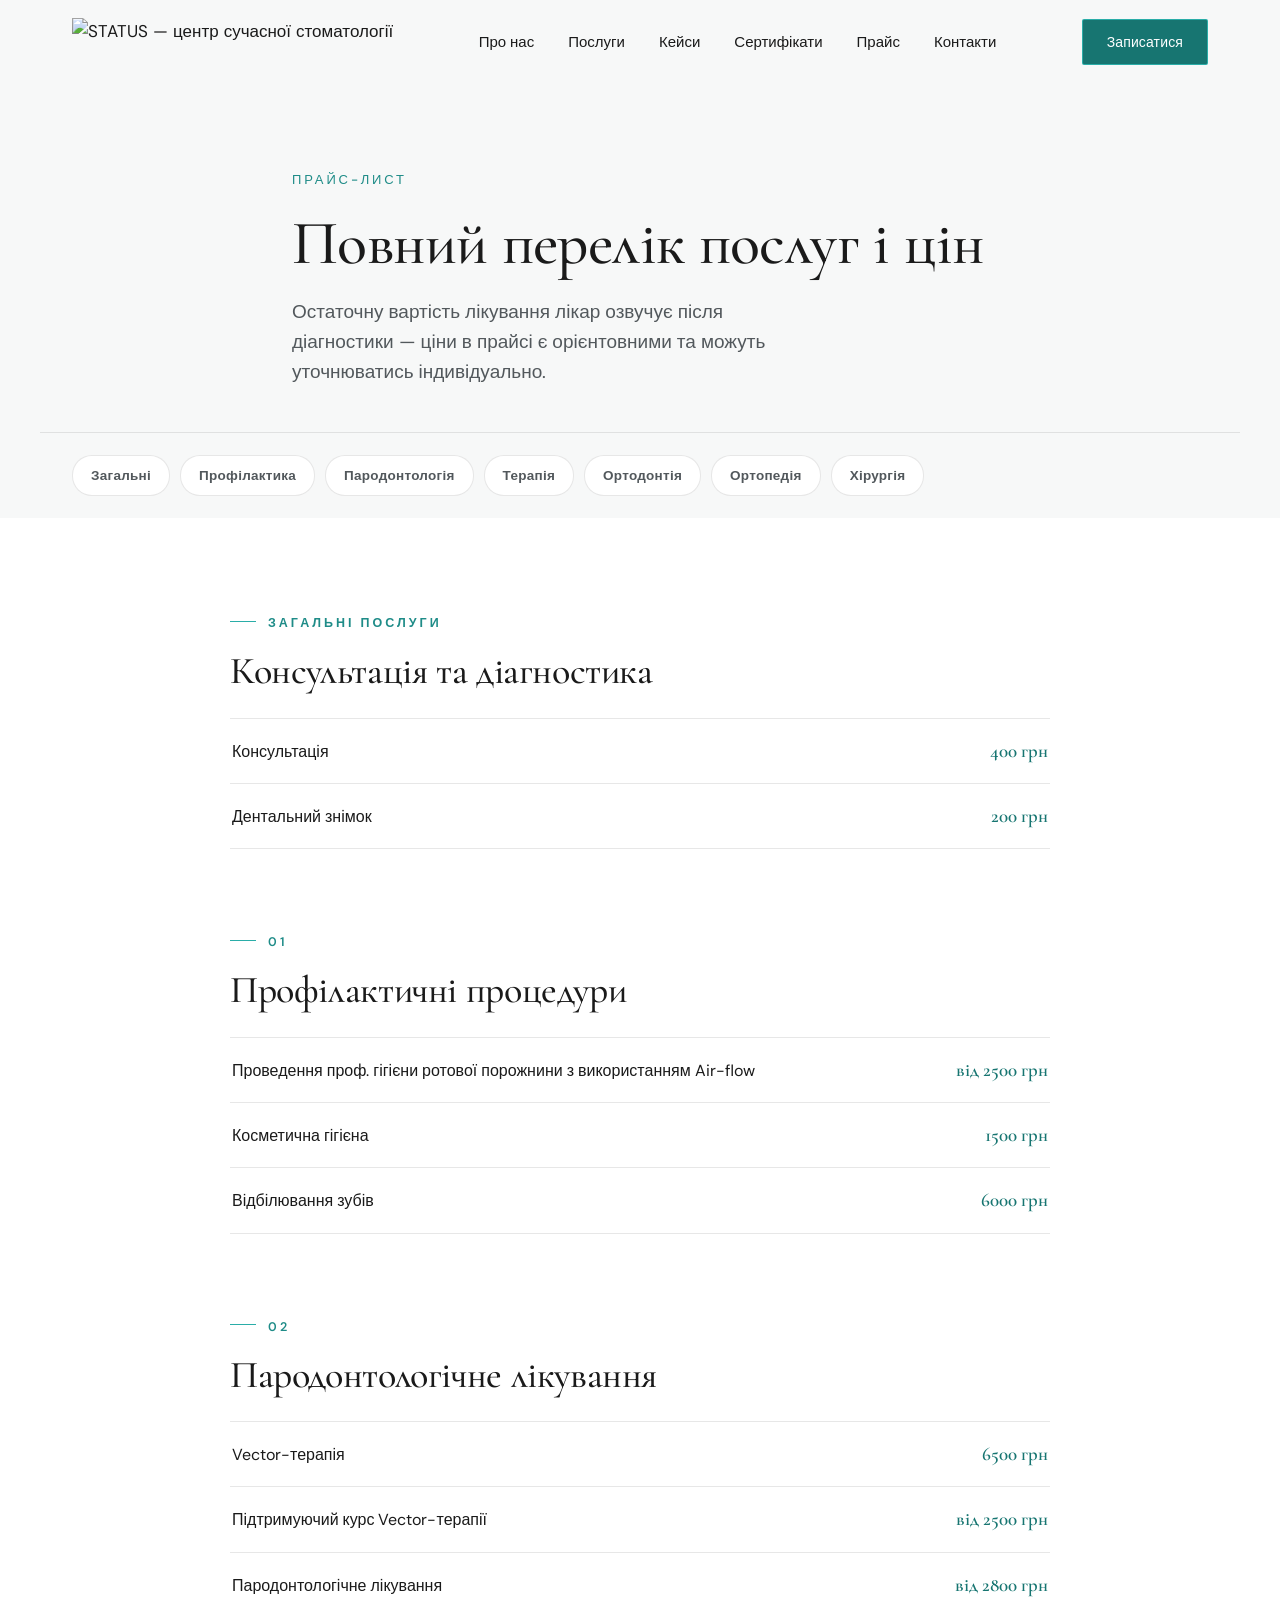
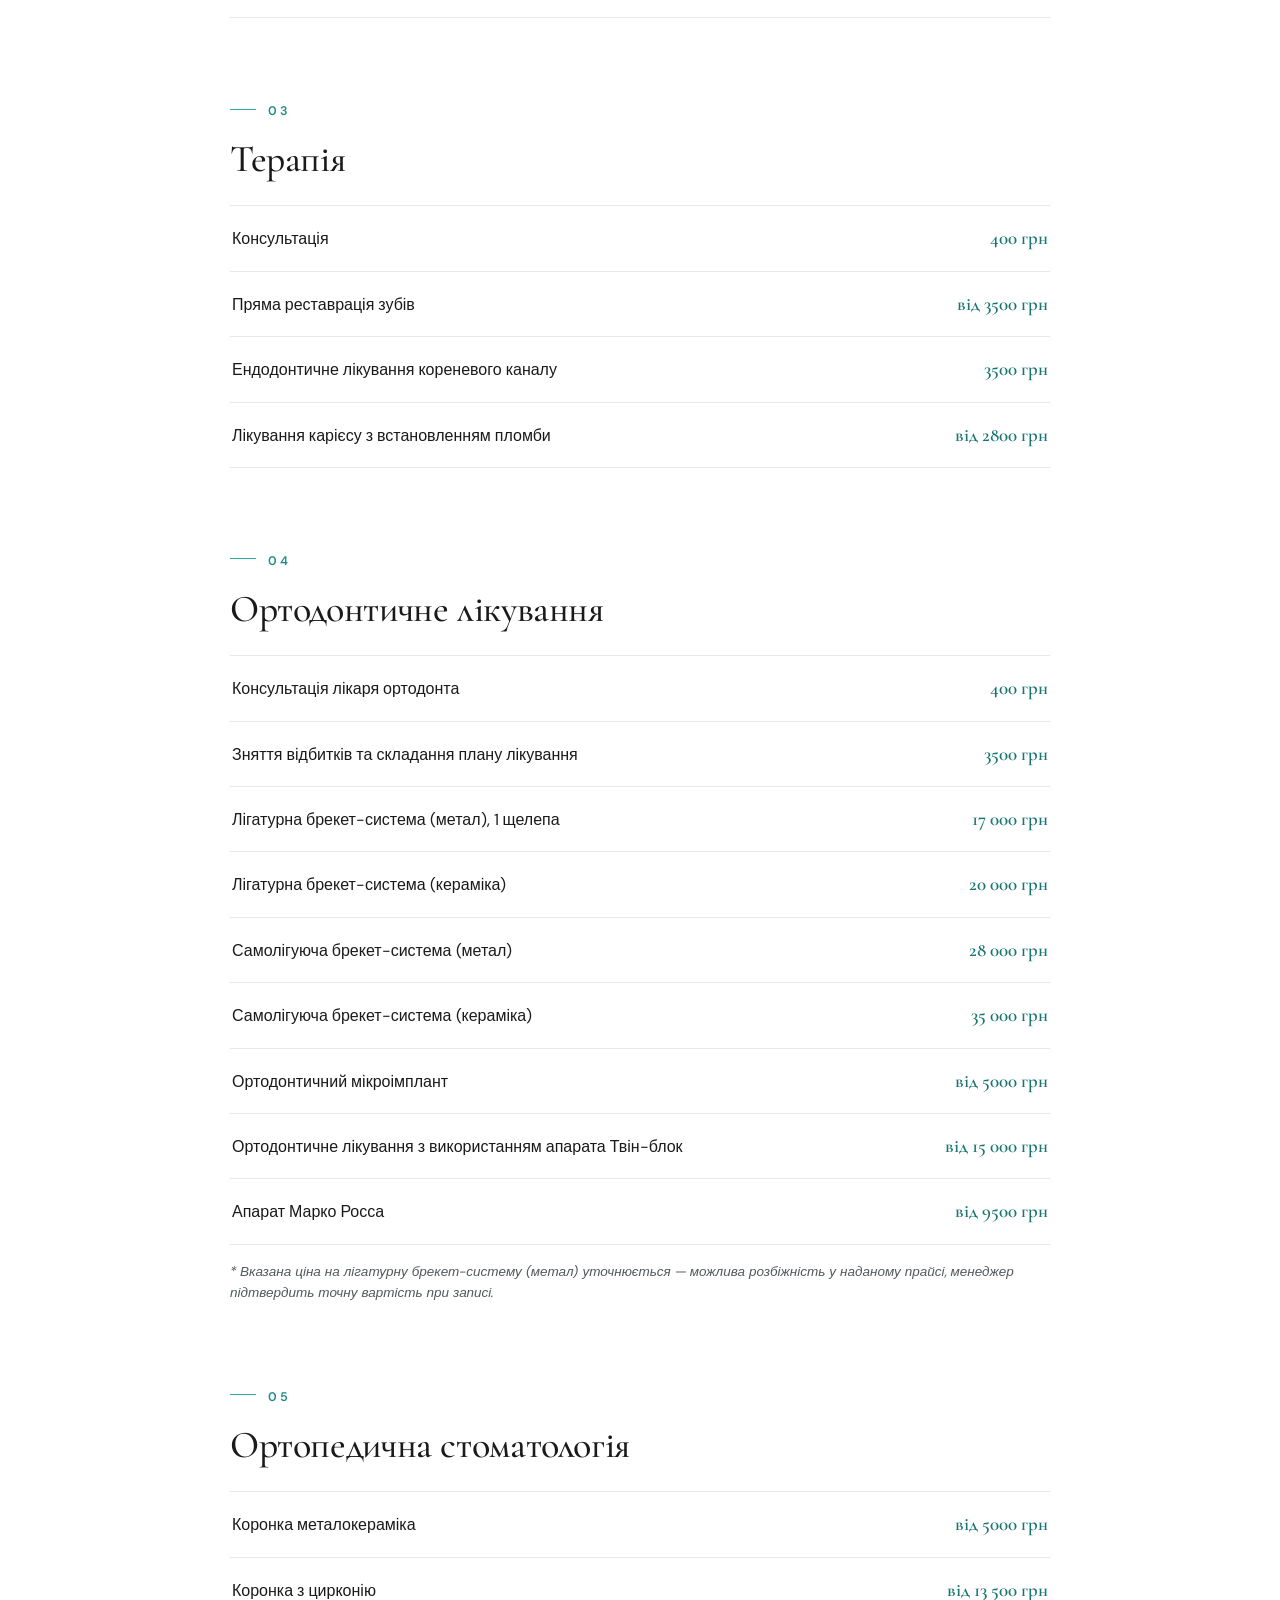
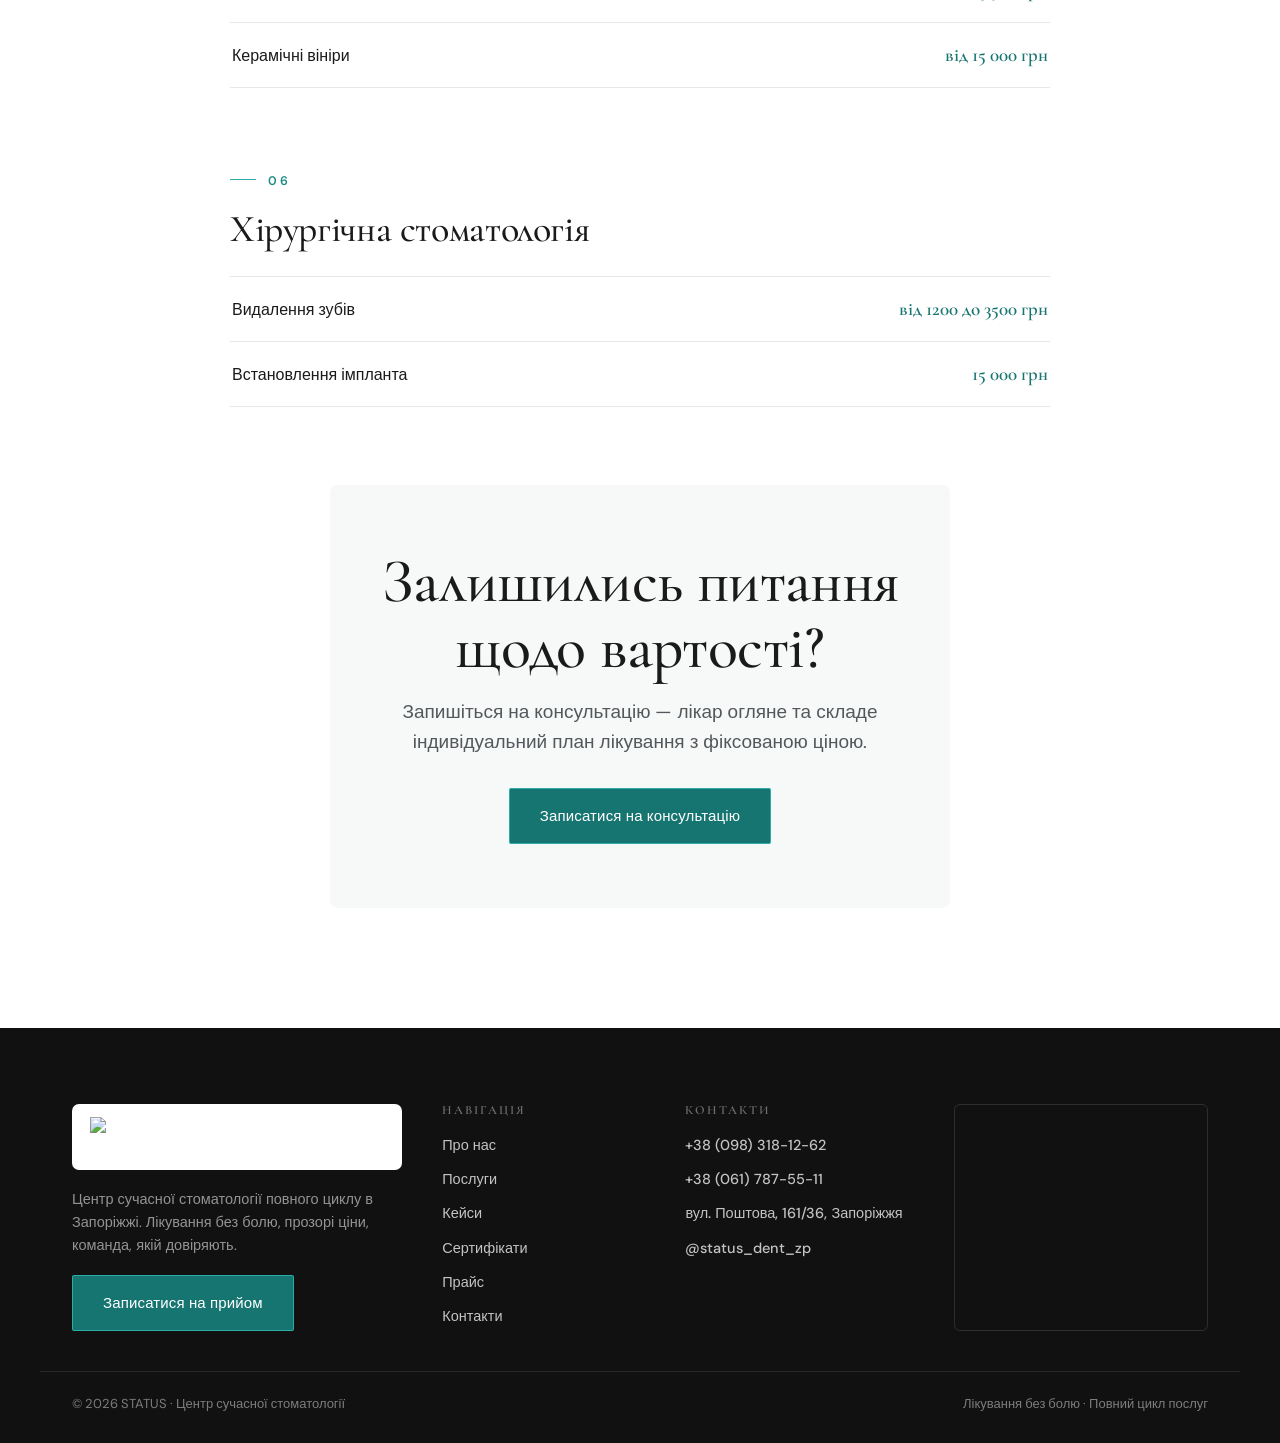
==== price.html @ 4f8bb358 "Add price page, cases/certificates sections, about gallery slider Split certificates into their own " ====
<!DOCTYPE html>
<html lang="uk">
<head>
<meta charset="UTF-8">
<meta name="viewport" content="width=device-width, initial-scale=1.0">
<title>Прайс — STATUS · Центр сучасної стоматології · Запоріжжя</title>
<meta name="description" content="Повний прайс-лист центру сучасної стоматології STATUS у Запоріжжі: профілактика, терапія, ортодонтія, ортопедія, хірургія.">
<link rel="preconnect" href="https://fonts.googleapis.com">
<link rel="preconnect" href="https://fonts.gstatic.com" crossorigin>
<link href="https://fonts.googleapis.com/css2?family=Cormorant+Garamond:ital,wght@0,300;0,400;0,500;0,600;1,400&family=DM+Sans:opsz,wght@9..40,300;9..40,400;9..40,500;9..40,700&display=swap" rel="stylesheet">
<link rel="stylesheet" href="status.css">
</head>
<body>

<!-- ================= NAV ================= -->
<header class="nav" id="nav">
  <div class="wrap nav-inner">
    <a href="index.html#top" class="brand" aria-label="STATUS — центр сучасної стоматології">
      <img src="status-logo.png" alt="STATUS — центр сучасної стоматології" class="brand-logo">
    </a>
    <nav class="nav-links" aria-label="Головна навігація">
      <a href="index.html#about">Про нас</a>
      <a href="index.html#services">Послуги</a>
      <a href="index.html#cases">Кейси</a>
      <a href="index.html#certificates">Сертифікати</a>
      <a href="price.html" aria-current="page">Прайс</a>
      <a href="index.html#contact">Контакти</a>
    </nav>
    <a href="index.html#contact" class="btn btn-fill nav-cta">Записатися</a>
    <button class="nav-burger" id="nav-burger" aria-label="Меню" aria-expanded="false">
      <span></span><span></span><span></span>
    </button>
  </div>
  <div class="nav-mobile" id="nav-mobile">
    <a href="index.html#about">Про нас</a>
    <a href="index.html#services">Послуги</a>
    <a href="index.html#cases">Кейси</a>
    <a href="index.html#certificates">Сертифікати</a>
    <a href="price.html">Прайс</a>
    <a href="index.html#contact">Контакти</a>
    <a href="index.html#contact" class="btn btn-fill">Записатися на прийом</a>
  </div>
</header>

<main id="top">

<!-- ================= PRICE HERO ================= -->
<section class="price-hero">
  <div class="wrap">
    <p class="eyebrow reveal-up" style="--d:0ms">Прайс-лист</p>
    <h1 class="sec-title reveal-up" style="--d:90ms">Повний перелік послуг і цін</h1>
    <p class="sec-lede reveal-up" style="--d:180ms">Остаточну вартість лікування лікар озвучує після діагностики —
      ціни в прайсі є орієнтовними та можуть уточнюватись індивідуально.</p>
  </div>
  <nav class="price-quick reveal-up" style="--d:260ms" aria-label="Швидкий перехід по категоріях">
    <a href="#zagalni">Загальні</a>
    <a href="#profilaktyka">Профілактика</a>
    <a href="#parodontologiya">Пародонтологія</a>
    <a href="#terapiya">Терапія</a>
    <a href="#ortodontiya">Ортодонтія</a>
    <a href="#ortopediya">Ортопедія</a>
    <a href="#hirurgiya">Хірургія</a>
  </nav>
</section>

<!-- ================= PRICE LISTS ================= -->
<section class="section price-content">
  <div class="wrap">

    <div class="price-block reveal-up" id="zagalni">
      <div class="price-block-head">
        <span class="sec-kicker">Загальні послуги</span>
        <h2 class="price-block-title">Консультація та діагностика</h2>
      </div>
      <ul class="price-list">
        <li class="price-row"><span class="price-name">Консультація</span><span class="price-cost">400 грн</span></li>
        <li class="price-row"><span class="price-name">Дентальний знімок</span><span class="price-cost">200 грн</span></li>
      </ul>
    </div>

    <div class="price-block reveal-up" id="profilaktyka">
      <div class="price-block-head">
        <span class="sec-kicker">01</span>
        <h2 class="price-block-title">Профілактичні процедури</h2>
      </div>
      <ul class="price-list">
        <li class="price-row"><span class="price-name">Проведення проф. гігієни ротової порожнини з використанням Air-flow</span><span class="price-cost">від 2500 грн</span></li>
        <li class="price-row"><span class="price-name">Косметична гігієна</span><span class="price-cost">1500 грн</span></li>
        <li class="price-row"><span class="price-name">Відбілювання зубів</span><span class="price-cost">6000 грн</span></li>
      </ul>
    </div>

    <div class="price-block reveal-up" id="parodontologiya">
      <div class="price-block-head">
        <span class="sec-kicker">02</span>
        <h2 class="price-block-title">Пародонтологічне лікування</h2>
      </div>
      <ul class="price-list">
        <li class="price-row"><span class="price-name">Vector-терапія</span><span class="price-cost">6500 грн</span></li>
        <li class="price-row"><span class="price-name">Підтримуючий курс Vector-терапії</span><span class="price-cost">від 2500 грн</span></li>
        <li class="price-row"><span class="price-name">Пародонтологічне лікування</span><span class="price-cost">від 2800 грн</span></li>
      </ul>
    </div>

    <div class="price-block reveal-up" id="terapiya">
      <div class="price-block-head">
        <span class="sec-kicker">03</span>
        <h2 class="price-block-title">Терапія</h2>
      </div>
      <ul class="price-list">
        <li class="price-row"><span class="price-name">Консультація</span><span class="price-cost">400 грн</span></li>
        <li class="price-row"><span class="price-name">Пряма реставрація зубів</span><span class="price-cost">від 3500 грн</span></li>
        <li class="price-row"><span class="price-name">Ендодонтичне лікування кореневого каналу</span><span class="price-cost">3500 грн</span></li>
        <li class="price-row"><span class="price-name">Лікування карієсу з встановленням пломби</span><span class="price-cost">від 2800 грн</span></li>
      </ul>
    </div>

    <div class="price-block reveal-up" id="ortodontiya">
      <div class="price-block-head">
        <span class="sec-kicker">04</span>
        <h2 class="price-block-title">Ортодонтичне лікування</h2>
      </div>
      <ul class="price-list">
        <li class="price-row"><span class="price-name">Консультація лікаря ортодонта</span><span class="price-cost">400 грн</span></li>
        <li class="price-row"><span class="price-name">Зняття відбитків та складання плану лікування</span><span class="price-cost">3500 грн</span></li>
        <li class="price-row"><span class="price-name">Лігатурна брекет-система (метал), 1 щелепа</span><span class="price-cost">17 000 грн</span></li>
        <li class="price-row"><span class="price-name">Лігатурна брекет-система (кераміка)</span><span class="price-cost">20 000 грн</span></li>
        <li class="price-row"><span class="price-name">Самолігуюча брекет-система (метал)</span><span class="price-cost">28 000 грн</span></li>
        <li class="price-row"><span class="price-name">Самолігуюча брекет-система (кераміка)</span><span class="price-cost">35 000 грн</span></li>
        <li class="price-row"><span class="price-name">Ортодонтичний мікроімплант</span><span class="price-cost">від 5000 грн</span></li>
        <li class="price-row"><span class="price-name">Ортодонтичне лікування з використанням апарата Твін-блок</span><span class="price-cost">від 15 000 грн</span></li>
        <li class="price-row"><span class="price-name">Апарат Марко Росса</span><span class="price-cost">від 9500 грн</span></li>
      </ul>
      <p class="price-note">* Вказана ціна на лігатурну брекет-систему (метал) уточнюється — можлива розбіжність у наданому прайсі, менеджер підтвердить точну вартість при записі.</p>
    </div>

    <div class="price-block reveal-up" id="ortopediya">
      <div class="price-block-head">
        <span class="sec-kicker">05</span>
        <h2 class="price-block-title">Ортопедична стоматологія</h2>
      </div>
      <ul class="price-list">
        <li class="price-row"><span class="price-name">Коронка металокераміка</span><span class="price-cost">від 5000 грн</span></li>
        <li class="price-row"><span class="price-name">Коронка з цирконію</span><span class="price-cost">від 13 500 грн</span></li>
        <li class="price-row"><span class="price-name">Керамічні вініри</span><span class="price-cost">від 15 000 грн</span></li>
      </ul>
    </div>

    <div class="price-block reveal-up" id="hirurgiya">
      <div class="price-block-head">
        <span class="sec-kicker">06</span>
        <h2 class="price-block-title">Хірургічна стоматологія</h2>
      </div>
      <ul class="price-list">
        <li class="price-row"><span class="price-name">Видалення зубів</span><span class="price-cost">від 1200 до 3500 грн</span></li>
        <li class="price-row"><span class="price-name">Встановлення імпланта</span><span class="price-cost">15 000 грн</span></li>
      </ul>
    </div>

    <div class="price-cta reveal-up">
      <h2 class="sec-title">Залишились питання щодо вартості?</h2>
      <p class="sec-lede">Запишіться на консультацію — лікар огляне та складе індивідуальний план лікування з фіксованою ціною.</p>
      <a href="index.html#contact" class="btn btn-fill">Записатися на консультацію</a>
    </div>

  </div>
</section>

</main>

<!-- ================= FOOTER ================= -->
<footer class="footer">
  <div class="wrap footer-top">
    <div class="footer-brand">
      <a href="index.html#top" class="brand brand-foot" aria-label="STATUS">
        <span class="brand-logo-chip"><img src="status-logo.png" alt="STATUS — центр сучасної стоматології"></span>
      </a>
      <p class="footer-tag">Центр сучасної стоматології повного циклу в Запоріжжі. Лікування без болю, прозорі ціни, команда, якій довіряють.</p>
      <a href="index.html#contact" class="btn btn-fill">Записатися на прийом</a>
    </div>
    <nav class="footer-links" aria-label="Footer">
      <h3>Навігація</h3>
      <a href="index.html#about">Про нас</a>
      <a href="index.html#services">Послуги</a>
      <a href="index.html#cases">Кейси</a>
      <a href="index.html#certificates">Сертифікати</a>
      <a href="price.html">Прайс</a>
      <a href="index.html#contact">Контакти</a>
    </nav>
    <div class="footer-contact">
      <h3>Контакти</h3>
      <a href="tel:+380983181262">+38 (098) 318-12-62</a>
      <a href="tel:+380617875511">+38 (061) 787-55-11</a>
      <span>вул. Поштова, 161/36, Запоріжжя</span>
      <a href="https://instagram.com/status_dent_zp" target="_blank" rel="noopener">@status_dent_zp</a>
    </div>
    <div class="footer-map">
      <iframe title="Карта STATUS на Google Maps" loading="lazy" referrerpolicy="no-referrer-when-downgrade"
        src="https://www.google.com/maps?q=STATUS+стоматологія,+вул.+Поштова+161/36,+Запоріжжя&output=embed"></iframe>
    </div>
  </div>
  <div class="wrap footer-base">
    <span>© 2026 STATUS · Центр сучасної стоматології</span>
    <span>Лікування без болю · Повний цикл послуг</span>
  </div>
</footer>

<script src="status.js"></script>
</body>
</html>
---- status.css ----
/* ===================== TOKENS ===================== */
:root{
  --teal:#2AADA8;
  --teal-dark:#1f8c88;
  --teal-deep:#177571;
  --silver:#C4C9CE;
  --silver-dark:#9aa1a8;
  --white:#FFFFFF;
  --grey:#F7F8F8;
  --grey-2:#eef1f1;
  --charcoal:#1A1A1A;
  --ink-soft:#52585c;
  --line:rgba(26,26,26,.10);
  --teal-tint:rgba(42,173,168,.08);
  --shadow-card:0 1px 2px rgba(26,26,26,.04);
  --shadow-lift:0 24px 50px -24px rgba(23,117,113,.35);
  --ease:cubic-bezier(.4,.0,.2,1);
  --wrap:1200px;
}

*{box-sizing:border-box;margin:0;padding:0}
html{scroll-behavior:smooth}
body{
  font-family:"DM Sans",sans-serif;
  color:var(--charcoal);
  background:var(--white);
  font-size:17px;
  line-height:1.6;
  font-weight:400;
  -webkit-font-smoothing:antialiased;
  text-rendering:optimizeLegibility;
}
img{max-width:100%;display:block}
a{color:inherit;text-decoration:none}
.wrap{max-width:var(--wrap);margin:0 auto;padding:0 32px}

/* ===================== TYPE ===================== */
h1,h2,h3{font-family:"Cormorant Garamond",serif;font-weight:500;line-height:1.06;letter-spacing:-.01em}
.eyebrow{font-size:13px;letter-spacing:.22em;text-transform:uppercase;color:var(--teal-dark);font-weight:500}
.sec-kicker{
  display:inline-block;font-size:12.5px;letter-spacing:.24em;text-transform:uppercase;
  color:var(--teal-dark);font-weight:600;margin-bottom:18px;
}
.sec-kicker::before{content:"";display:inline-block;width:26px;height:1px;background:var(--teal);vertical-align:middle;margin-right:12px;transform:translateY(-3px)}
.sec-title{font-size:clamp(38px,5vw,62px);color:var(--charcoal)}
.sec-lede{font-size:19px;color:var(--ink-soft);max-width:46ch;margin-top:22px;text-wrap:pretty}
.sec-head{max-width:680px}
.sec-head.center{margin:0 auto;text-align:center}
.sec-head.center .sec-lede{margin-left:auto;margin-right:auto}

/* ===================== BUTTONS ===================== */
.btn{
  position:relative;display:inline-flex;align-items:center;justify-content:center;gap:8px;
  font-family:"DM Sans",sans-serif;font-size:15px;font-weight:500;letter-spacing:.01em;
  padding:15px 30px;border-radius:2px;cursor:pointer;border:1px solid transparent;
  overflow:hidden;transition:color .3s var(--ease),border-color .3s var(--ease),box-shadow .3s var(--ease);
  z-index:0;white-space:nowrap;
}
.btn::before{content:"";position:absolute;inset:0;z-index:-1;transform:scaleX(0);transform-origin:left;transition:transform .35s var(--ease)}
.btn-fill{background:var(--teal);color:#fff}
.btn-fill::before{background:var(--teal-deep);transform:scaleX(1)}
.btn-fill:hover{box-shadow:var(--shadow-lift)}
.btn-fill:hover::before{transform:scaleX(1)}
.btn-ghost{background:transparent;color:var(--charcoal);border-color:var(--line)}
.btn-ghost::before{background:var(--teal)}
.btn-ghost:hover{color:#fff;border-color:var(--teal)}
.btn-ghost:hover::before{transform:scaleX(1)}
.btn-block{width:100%;padding:17px}

/* ===================== NAV ===================== */
.nav{
  position:fixed;top:0;left:0;right:0;z-index:100;
  background:rgba(255,255,255,0);transition:background .35s var(--ease),box-shadow .35s var(--ease),border-color .35s var(--ease);
  border-bottom:1px solid transparent;
}
.nav.scrolled{background:rgba(255,255,255,.92);backdrop-filter:saturate(1.4) blur(14px);border-bottom-color:var(--line);box-shadow:0 1px 20px rgba(26,26,26,.04)}
.nav-inner{display:flex;align-items:center;justify-content:space-between;height:84px}
.brand{display:flex;align-items:center;gap:13px}
.brand-logo{height:48px;width:auto;display:block}
.brand-logo-chip{display:inline-flex;background:#fff;border-radius:7px;padding:13px 18px}
.brand-logo-chip img{height:40px;width:auto;display:block}
.brand-tooth{width:38px;height:38px;flex:none}
.brand-tooth path{fill:none;stroke:var(--teal);stroke-width:5;stroke-linejoin:round;stroke-linecap:round}
.brand-tooth .brand-tooth-cut{stroke-width:3.5;opacity:.55}
.brand-text{display:flex;flex-direction:column;line-height:1}
.brand-word{
  font-family:"DM Sans",sans-serif;font-weight:700;font-size:23px;letter-spacing:.16em;
  background:linear-gradient(100deg,#aeb4ba 0%,#e9ecee 18%,#9aa1a8 36%,#f4f6f7 52%,#aeb4ba 70%,#cfd4d8 100%);
  background-size:250% 100%;-webkit-background-clip:text;background-clip:text;color:transparent;
  animation:shimmer 6s linear infinite;
}
.brand-sub{font-family:"Cormorant Garamond",serif;font-style:italic;font-size:11px;letter-spacing:.04em;color:var(--silver-dark);margin-top:3px;font-weight:400}
@keyframes shimmer{to{background-position:250% 0}}
.nav-links{display:flex;gap:34px}
.nav-links a{position:relative;font-size:15px;font-weight:500;color:var(--charcoal);padding:4px 0}
.nav-links a::after{content:"";position:absolute;left:0;bottom:-2px;height:1.5px;width:100%;background:var(--teal);transform:scaleX(0);transform-origin:left;transition:transform .3s var(--ease)}
.nav-links a:hover{color:var(--teal-dark)}
.nav-links a:hover::after{transform:scaleX(1)}
.nav-cta{padding:11px 24px;font-size:14px}
.nav-burger{display:none;flex-direction:column;justify-content:center;gap:5px;width:44px;height:44px;background:none;border:none;cursor:pointer;padding:10px}
.nav-burger span{display:block;height:2px;width:100%;background:var(--charcoal);transition:transform .3s var(--ease),opacity .3s var(--ease)}
.nav-burger.open span:nth-child(1){transform:translateY(7px) rotate(45deg)}
.nav-burger.open span:nth-child(2){opacity:0}
.nav-burger.open span:nth-child(3){transform:translateY(-7px) rotate(-45deg)}
.nav-mobile{display:none;flex-direction:column;gap:4px;background:rgba(255,255,255,.98);backdrop-filter:blur(14px);border-bottom:1px solid var(--line);padding:8px 22px 22px;max-height:0;overflow:hidden;transition:max-height .35s var(--ease)}
.nav-mobile.open{max-height:560px;overflow-y:auto}
.nav-mobile a{padding:14px 4px;font-size:16px;font-weight:500;border-bottom:1px solid var(--line)}
.nav-mobile a:hover{color:var(--teal-dark)}
.nav-mobile .btn{margin-top:16px;border-bottom:none}

/* ===================== HERO ===================== */
.hero{position:relative;min-height:94vh;display:flex;align-items:flex-end;padding:180px 0 100px;overflow:hidden;background:#0b0e0d;color:#fff}
.hero-bg{position:absolute;inset:0;z-index:0}
.hero-video{width:100%;height:100%;object-fit:cover;object-position:50% 35%}
.hero-overlay{position:absolute;inset:0;background:linear-gradient(180deg,rgba(8,12,11,.62) 0%,rgba(8,12,11,.34) 42%,rgba(6,9,8,.82) 100%)}
.grain{position:absolute;inset:0;pointer-events:none;opacity:.05;z-index:1;
  background-image:url("data:image/svg+xml,%3Csvg xmlns='http://www.w3.org/2000/svg' width='160' height='160'%3E%3Cfilter id='n'%3E%3CfeTurbulence type='fractalNoise' baseFrequency='0.85' numOctaves='3'/%3E%3C/filter%3E%3Crect width='100%25' height='100%25' filter='url(%23n)'/%3E%3C/svg%3E");
}
.hero .wrap{position:relative;z-index:2}
.hero-copy{max-width:640px}
.hero .eyebrow{color:#8fe3de}
.hero-title{font-size:clamp(52px,7.4vw,98px);margin:24px 0 0;letter-spacing:-.02em;color:#fff}
.hero-title span{display:block}
.hero-title .accent{color:var(--teal);font-style:italic;font-weight:400}
.hero-lede{font-size:20px;color:rgba(255,255,255,.82);margin-top:28px;max-width:48ch;text-wrap:pretty}
.hero-actions{display:flex;gap:16px;margin-top:38px;flex-wrap:wrap}
.hero .btn-ghost{background:rgba(255,255,255,.06);color:#fff;border-color:rgba(255,255,255,.35);backdrop-filter:blur(4px)}
.hero .btn-ghost:hover{color:#fff;border-color:var(--teal)}
.hero-stats{display:flex;align-items:center;gap:28px;margin-top:54px}
.stat{display:flex;flex-direction:column;gap:4px}
.stat-num{font-family:"Cormorant Garamond",serif;font-size:42px;font-weight:500;color:var(--charcoal);line-height:1}
.stat-num i{color:var(--teal);font-style:normal}
.stat-lbl{font-size:13px;color:var(--ink-soft);letter-spacing:.01em}
.stat-div{width:1px;height:44px;background:var(--line)}
.hero .stat-num{color:#fff}
.hero .stat-lbl{color:rgba(255,255,255,.68)}
.hero .stat-div{background:rgba(255,255,255,.22)}

/* ===================== TRUST ===================== */
.trust{background:var(--grey);border-top:1px solid var(--line);border-bottom:1px solid var(--line)}
.trust-grid{display:grid;grid-template-columns:repeat(4,minmax(0,1fr));gap:0}
.trust-item{padding:52px 34px 52px 0;border-right:1px solid var(--line)}
.trust-item:last-child{border-right:none;padding-right:0}
.trust-item:not(:first-child){padding-left:34px}
.trust-item svg{width:34px;height:34px;fill:none;stroke:var(--teal);stroke-width:1.6;stroke-linecap:round;stroke-linejoin:round;margin-bottom:18px}
.trust-item h3{font-size:25px;margin-bottom:8px;color:var(--charcoal)}
.trust-item p{font-size:15px;color:var(--ink-soft)}

/* ===================== SECTION ===================== */
.section{padding:120px 0}
.hr-teal{height:1px;background:var(--line);margin:40px 0 56px;position:relative}
.hr-teal::before{content:"";position:absolute;left:0;top:0;height:1px;width:90px;background:var(--teal)}

/* ===================== SERVICES ===================== */
.svc-grid{display:grid;grid-template-columns:repeat(3,minmax(0,1fr));gap:20px}
.svc-card{
  position:relative;display:flex;gap:22px;background:#fff;border:1px solid var(--line);border-radius:4px;
  padding:34px 32px;min-width:0;transition:border-color .3s var(--ease),box-shadow .3s var(--ease),transform .3s var(--ease);
}
.svc-body{min-width:0}
.svc-card::after{content:attr(data-num);position:absolute;top:24px;right:26px;font-family:"Cormorant Garamond",serif;font-size:18px;color:var(--silver);letter-spacing:.05em}
.svc-wide{grid-column:span 2;background:var(--teal-tint);border-color:rgba(42,173,168,.22)}
.svc-ico{flex:none;width:58px;height:58px;border-radius:3px;display:grid;place-items:center;background:#fff;border:1px solid var(--line);transition:background .3s var(--ease),border-color .3s var(--ease)}
.svc-ico svg{width:30px;height:30px;fill:var(--silver-dark);color:var(--silver-dark);transition:fill .3s var(--ease),color .3s var(--ease)}
.svc-wide .svc-ico{background:#fff}
.svc-body h3{font-size:27px;margin-bottom:8px}
.svc-wide .svc-body h3{font-size:34px}
.svc-body p{font-size:15px;color:var(--ink-soft);max-width:40ch}
.svc-link{display:inline-flex;align-items:center;margin-top:16px;padding-top:14px;border-top:1px solid var(--line);
  font-size:13.5px;font-weight:600;letter-spacing:.04em;color:var(--teal-dark);transition:color .3s var(--ease),transform .3s var(--ease)}
.svc-card:hover{border-color:var(--teal);box-shadow:var(--shadow-lift);transform:translateY(-4px)}
.svc-card:hover .svc-ico{background:var(--teal);border-color:var(--teal)}
.svc-card:hover .svc-ico svg{fill:#fff;color:#fff}
.svc-card:hover .svc-link{color:var(--teal-deep);transform:translateX(3px)}

/* ===================== ABOUT ===================== */
.about{background:var(--grey)}
.about-grid{display:grid;grid-template-columns:.92fr 1.08fr;gap:72px;align-items:center}
.about-media{position:relative}
.about-accent{position:absolute;left:-22px;bottom:-22px;width:55%;height:55%;background:var(--teal);z-index:-1;border-radius:3px}
.about-gallery{position:relative;width:100%;aspect-ratio:5/6;background:var(--grey-2);border-radius:4px;overflow:hidden}
.about-slide{position:absolute;inset:0;opacity:0;transition:opacity .7s var(--ease)}
.about-slide.is-active{opacity:1}
.about-slide img{width:100%;height:100%;object-fit:cover}
.gallery-nav{position:absolute;top:50%;transform:translateY(-50%);width:42px;height:42px;border-radius:50%;border:none;
  background:rgba(255,255,255,.85);backdrop-filter:blur(6px);color:var(--charcoal);display:grid;place-items:center;
  cursor:pointer;box-shadow:0 6px 18px rgba(26,26,26,.14);transition:background .25s var(--ease),color .25s var(--ease);z-index:3}
.gallery-nav:hover{background:var(--teal);color:#fff}
.gallery-nav svg{width:18px;height:18px}
.gallery-nav.prev{left:14px}
.gallery-nav.next{right:14px}
.gallery-dots{position:absolute;left:0;right:0;bottom:16px;display:flex;justify-content:center;gap:8px;z-index:3}
.gallery-dots button{width:7px;height:7px;border-radius:50%;border:none;background:rgba(255,255,255,.55);cursor:pointer;padding:0;transition:background .25s var(--ease),transform .25s var(--ease)}
.gallery-dots button.is-active{background:#fff;transform:scale(1.3)}
.about-list{list-style:none;margin:30px 0 36px;display:flex;flex-direction:column;gap:15px}
.about-list li{display:flex;align-items:flex-start;gap:14px;font-size:16.5px;color:var(--charcoal)}
.tick{flex:none;width:22px;height:22px;border-radius:50%;background:var(--teal-tint);position:relative;margin-top:2px}
.tick::after{content:"";position:absolute;left:7px;top:5px;width:5px;height:9px;border:solid var(--teal);border-width:0 2px 2px 0;transform:rotate(45deg)}

/* ===================== TEAM ===================== */
.team-grid{display:grid;grid-template-columns:repeat(4,minmax(0,1fr));gap:34px;margin-top:64px}
.doc{text-align:center}
.doc-ring{
  width:200px;height:200px;margin:0 auto 22px;border-radius:50%;padding:7px;
  background:#fff;border:1.5px solid var(--teal);box-shadow:0 0 0 7px var(--teal-tint);
  transition:transform .35s var(--ease),box-shadow .35s var(--ease);
}
.doc:hover .doc-ring{transform:translateY(-6px);box-shadow:0 0 0 7px rgba(42,173,168,.16),var(--shadow-lift)}
.doc-avatar{width:100%;height:100%;border-radius:50%;background:linear-gradient(160deg,var(--teal-tint),var(--grey-2));
  display:grid;place-items:center;font-family:"Cormorant Garamond",serif;font-size:44px;color:var(--teal-deep);font-weight:500}
.doc h3{font-size:25px;margin-bottom:2px}
.doc-role{font-size:14px;color:var(--teal-dark);letter-spacing:.04em;text-transform:uppercase;font-weight:500}

/* ===================== REVIEWS ===================== */
.reviews{position:relative;background:var(--white);overflow:hidden}
.quote-mark{position:absolute;top:-40px;left:50%;transform:translateX(-50%);font-family:"Cormorant Garamond",serif;font-size:520px;line-height:1;color:var(--teal);opacity:.07;pointer-events:none;z-index:0}
.reviews .wrap{position:relative;z-index:1}
.rev-grid{display:grid;grid-template-columns:repeat(3,minmax(0,1fr));gap:24px;margin-top:60px}
.rev-card{background:#fff;border:1px solid var(--line);border-radius:4px;padding:36px 32px;display:flex;flex-direction:column;gap:18px;transition:border-color .3s var(--ease),box-shadow .3s var(--ease)}
.rev-card:hover{border-color:var(--teal);box-shadow:var(--shadow-lift)}
.stars{color:var(--teal);letter-spacing:3px;font-size:15px}
.rev-card p{font-family:"Cormorant Garamond",serif;font-size:22px;line-height:1.4;color:var(--charcoal);font-weight:400}
.rev-card footer{display:flex;flex-direction:column;gap:2px;margin-top:auto}
.rev-name{font-weight:600;font-size:15px}
.rev-meta{font-size:13px;color:var(--teal-dark);letter-spacing:.04em;text-transform:uppercase}

/* ===================== CONTACT ===================== */
.contact{background:var(--charcoal);color:#fff;position:relative;clip-path:polygon(0 4vw,100% 0,100% 100%,0 100%);margin-top:-2vw;padding-top:calc(120px + 4vw)}
.contact-grid{display:grid;grid-template-columns:1.05fr .95fr;gap:64px;align-items:start}
.sec-kicker.light{color:var(--teal)}
.sec-title.light{color:#fff}
.contact-lede{font-size:17px;color:rgba(255,255,255,.66);margin:18px 0 30px;max-width:42ch}
.contact-form-wrap{position:relative;background:linear-gradient(160deg,var(--teal-deep),var(--teal-dark));padding:48px 44px;border-radius:6px;box-shadow:var(--shadow-lift)}
.contact-form-wrap .sec-kicker.light{color:rgba(255,255,255,.85)}
.contact-form-wrap .sec-kicker.light::before{background:#fff}
.contact-form-wrap .sec-title.light{font-size:clamp(32px,3.4vw,44px)}
.contact-form-wrap .contact-lede{color:rgba(255,255,255,.82)}
.form{display:flex;flex-direction:column;gap:18px;margin-top:8px}
.field{display:flex;flex-direction:column;gap:7px}
.field label{font-size:13px;font-weight:500;letter-spacing:.03em;color:rgba(255,255,255,.9)}
.field input,.field select,.field textarea{
  font-family:"DM Sans",sans-serif;font-size:15px;color:#fff;background:rgba(255,255,255,.1);
  border:1px solid rgba(255,255,255,.25);border-radius:3px;padding:13px 15px;transition:border-color .25s var(--ease),background .25s var(--ease);
}
.field input::placeholder,.field textarea::placeholder{color:rgba(255,255,255,.55)}
.field select{appearance:none;background-image:url("data:image/svg+xml,%3Csvg xmlns='http://www.w3.org/2000/svg' width='14' height='14' fill='white'%3E%3Cpath d='M7 10L2 4h10z'/%3E%3C/svg%3E");background-repeat:no-repeat;background-position:right 15px center}
.field select option{color:#1a1a1a}
.field input:focus,.field select:focus,.field textarea:focus{outline:none;border-color:#fff;background:rgba(255,255,255,.18)}
.contact-form-wrap .btn-fill{background:#fff;color:var(--teal-deep);font-weight:600}
.contact-form-wrap .btn-fill::before{background:var(--grey)}
.contact-form-wrap .btn-fill:hover{color:var(--teal-deep)}
.form-note{font-size:14px;color:#fff;background:rgba(255,255,255,.16);padding:12px 14px;border-radius:3px;text-align:center}

.contact-info{display:grid;grid-template-columns:minmax(0,1fr) minmax(0,1fr);gap:30px 40px;padding-top:8px}
.info-block h3{font-size:14px;letter-spacing:.16em;text-transform:uppercase;color:var(--teal);font-family:"DM Sans",sans-serif;font-weight:600;margin-bottom:8px}
.info-block p{font-size:17px;color:rgba(255,255,255,.85);line-height:1.6}
.info-block a:hover{color:var(--teal)}

/* ===================== CASES ===================== */
.cases{background:var(--charcoal)}
.cases .sec-title{color:#fff}
.cases .sec-lede{color:rgba(255,255,255,.62)}
.cases .sec-kicker{color:var(--teal)}
.case-grid{display:grid;grid-template-columns:1fr 1fr;gap:22px;margin-top:56px}
.case-wide{grid-column:span 2}
.case-card{position:relative;display:grid;grid-template-columns:1fr 1fr;border-radius:6px;overflow:hidden;aspect-ratio:16/8}
.case-wide.case-card{aspect-ratio:21/8}
.case-half{position:relative;display:flex;align-items:center;justify-content:center;background:radial-gradient(circle at 50% 40%,#181f1d,#0a0c0b)}
.case-half:first-child{border-right:1px solid rgba(255,255,255,.08)}
.case-icon{width:20%;max-width:70px;color:var(--teal);opacity:.16}
.case-tag{position:absolute;top:16px;left:16px;font-size:11px;letter-spacing:.18em;text-transform:uppercase;color:rgba(255,255,255,.7);background:rgba(255,255,255,.08);padding:6px 13px;border-radius:20px}
.case-half:last-child .case-tag{left:auto;right:16px}
.case-chip{position:absolute;left:18px;bottom:16px;font-size:12px;letter-spacing:.1em;text-transform:uppercase;background:rgba(0,0,0,.55);
  backdrop-filter:blur(6px);color:#fff;padding:9px 18px;border-radius:20px;display:flex;align-items:center;gap:9px;z-index:2}
.case-chip::before{content:"";width:6px;height:6px;border-radius:50%;background:var(--teal);flex:none}

/* ===================== CERTIFICATES ===================== */
.cert-wrap{position:relative;margin-top:56px}
.cert-track{display:flex;gap:20px;overflow-x:auto;scroll-snap-type:x proximity;padding:6px 4px 20px;scrollbar-width:none}
.cert-track::-webkit-scrollbar{display:none}
.cert-card{flex:none;width:220px;aspect-ratio:3/4;border-radius:4px;overflow:hidden;background:var(--grey-2);
  scroll-snap-align:start;box-shadow:var(--shadow-card);border:1px solid var(--line);transition:transform .3s var(--ease),box-shadow .3s var(--ease)}
.cert-card:hover{transform:translateY(-4px);box-shadow:var(--shadow-lift)}
.cert-card img{width:100%;height:100%;object-fit:cover}
.cert-nav{position:absolute;top:50%;transform:translateY(-50%);width:46px;height:46px;border-radius:50%;border:1px solid var(--line);
  background:#fff;color:var(--charcoal);display:grid;place-items:center;cursor:pointer;box-shadow:var(--shadow-card);
  transition:background .25s var(--ease),color .25s var(--ease);z-index:3}
.cert-nav:hover{background:var(--teal);color:#fff;border-color:var(--teal)}
.cert-nav svg{width:18px;height:18px}
.cert-nav.prev{left:-23px}
.cert-nav.next{right:-23px}

/* ===================== PRICE PAGE ===================== */
.price-hero{position:relative;padding:170px 0 0;background:var(--grey);overflow:hidden}
.price-hero .wrap{max-width:760px}
.price-hero .sec-title{margin-top:20px}
.price-hero .sec-lede{margin-top:20px}
.price-quick{display:flex;flex-wrap:wrap;gap:10px;max-width:var(--wrap);margin:44px auto 0;padding:22px 32px;
  border-top:1px solid var(--line);overflow-x:auto}
.price-quick a{flex:none;font-size:13.5px;font-weight:600;letter-spacing:.02em;color:var(--ink-soft);
  background:#fff;border:1px solid var(--line);border-radius:20px;padding:9px 18px;transition:background .25s var(--ease),color .25s var(--ease),border-color .25s var(--ease)}
.price-quick a:hover{background:var(--teal);color:#fff;border-color:var(--teal)}
.price-content{padding-top:90px}
.price-block{max-width:820px;margin:0 auto 78px;scroll-margin-top:100px}
.price-block-head{margin-bottom:26px}
.price-block-title{font-family:"Cormorant Garamond",serif;font-size:clamp(28px,3.4vw,38px);font-weight:500;color:var(--charcoal)}
.price-list{list-style:none;border-top:1px solid var(--line)}
.price-row{display:flex;align-items:baseline;justify-content:space-between;gap:20px;padding:17px 2px;border-bottom:1px solid var(--line)}
.price-name{font-size:16px;color:var(--charcoal)}
.price-cost{flex:none;font-family:"Cormorant Garamond",serif;font-size:19px;font-weight:600;color:var(--teal-deep);white-space:nowrap}
.price-note{margin-top:16px;font-size:13.5px;color:var(--ink-soft);font-style:italic}
.price-cta{max-width:620px;margin:20px auto 0;text-align:center;padding:64px 40px;background:var(--grey);border-radius:8px}
.price-cta .sec-lede{margin:16px auto 30px}
@media(max-width:640px){
  .price-hero{padding-top:140px}
  .price-quick{margin-top:32px;padding:18px 22px}
  .price-content{padding-top:60px}
  .price-row{flex-direction:column;align-items:flex-start;gap:4px}
  .price-cost{color:var(--teal-dark);font-size:17px}
}

/* ===================== FOOTER ===================== */
.footer{background:#111;color:rgba(255,255,255,.7);padding:76px 0 28px}
.footer-top{display:grid;grid-template-columns:1.3fr .8fr .9fr 1fr;gap:40px;padding-bottom:40px;border-bottom:1px solid rgba(255,255,255,.1)}
.footer-brand{display:flex;flex-direction:column;align-items:flex-start;gap:18px}
.brand-foot .brand-sub{color:var(--silver-dark)}
.footer-tag{font-size:14.5px;line-height:1.6;color:rgba(255,255,255,.55);max-width:34ch}
.footer-links,.footer-contact{display:flex;flex-direction:column;gap:11px}
.footer-links h3,.footer-contact h3{font-size:12.5px;letter-spacing:.16em;text-transform:uppercase;color:rgba(255,255,255,.4);font-weight:600;margin-bottom:6px}
.footer-links a,.footer-contact a,.footer-contact span{font-size:14.5px;font-weight:500;color:rgba(255,255,255,.75)}
.footer-links a:hover,.footer-contact a:hover{color:var(--teal)}
.footer-map{border-radius:6px;overflow:hidden;border:1px solid rgba(255,255,255,.12);min-height:170px}
.footer-map iframe{width:100%;height:100%;min-height:170px;border:0;filter:grayscale(.35) invert(.92) contrast(.9)}
.footer-base{display:flex;justify-content:space-between;padding-top:22px;font-size:13px;color:rgba(255,255,255,.45)}

/* ===================== REVEAL ===================== */
/* Base state is VISIBLE — degrades gracefully where animation can't run.
   JS adds .reveal-on to <html> only in a real painting browser. */
.reveal-up{opacity:1;transform:none}
.reveal-on .reveal-up{opacity:0;transform:translateY(26px);transition:opacity .7s var(--ease) var(--d,0ms),transform .7s var(--ease) var(--d,0ms)}
.reveal-on .reveal-up.in{opacity:1;transform:none}
@media (prefers-reduced-motion:reduce){
  .reveal-up,.reveal-on .reveal-up{opacity:1!important;transform:none!important;animation:none!important}
  .brand-word{animation:none}
}

/* ===================== RESPONSIVE ===================== */
@media(max-width:1000px){
  .hero{min-height:80vh;padding:150px 0 70px}
  .about-grid{grid-template-columns:1fr;gap:48px}
  .about-media{max-width:480px}
  .team-grid{grid-template-columns:repeat(2,minmax(0,1fr));gap:40px}
  .contact-grid{grid-template-columns:1fr;gap:44px}
  .nav-links{display:none}
  .nav-burger{display:flex}
  .nav-cta{display:none}
  .case-wide{grid-column:span 1}
  .footer-top{grid-template-columns:1fr 1fr;gap:40px 32px}
  .footer-map{grid-column:1/-1}
}
@media(max-width:760px){
  .wrap{padding:0 22px}
  .section{padding:84px 0}
  .svc-grid,.rev-grid,.case-grid{grid-template-columns:1fr}
  .svc-wide,.case-wide{grid-column:span 1}
  .trust-grid{grid-template-columns:1fr 1fr}
  .contact-grid{grid-template-columns:1fr}
  .trust-item{border-right:none;padding:34px 0!important;border-bottom:1px solid var(--line)}
  .trust-item:nth-child(odd){padding-right:24px!important}
  .hero{min-height:72vh}
  .hero-stats{gap:18px;flex-wrap:wrap}
  .contact-info{grid-template-columns:1fr}
  .footer-top{grid-template-columns:1fr;gap:32px}
  .footer-base{flex-direction:column;gap:8px}
  .cert-nav{display:none}
}
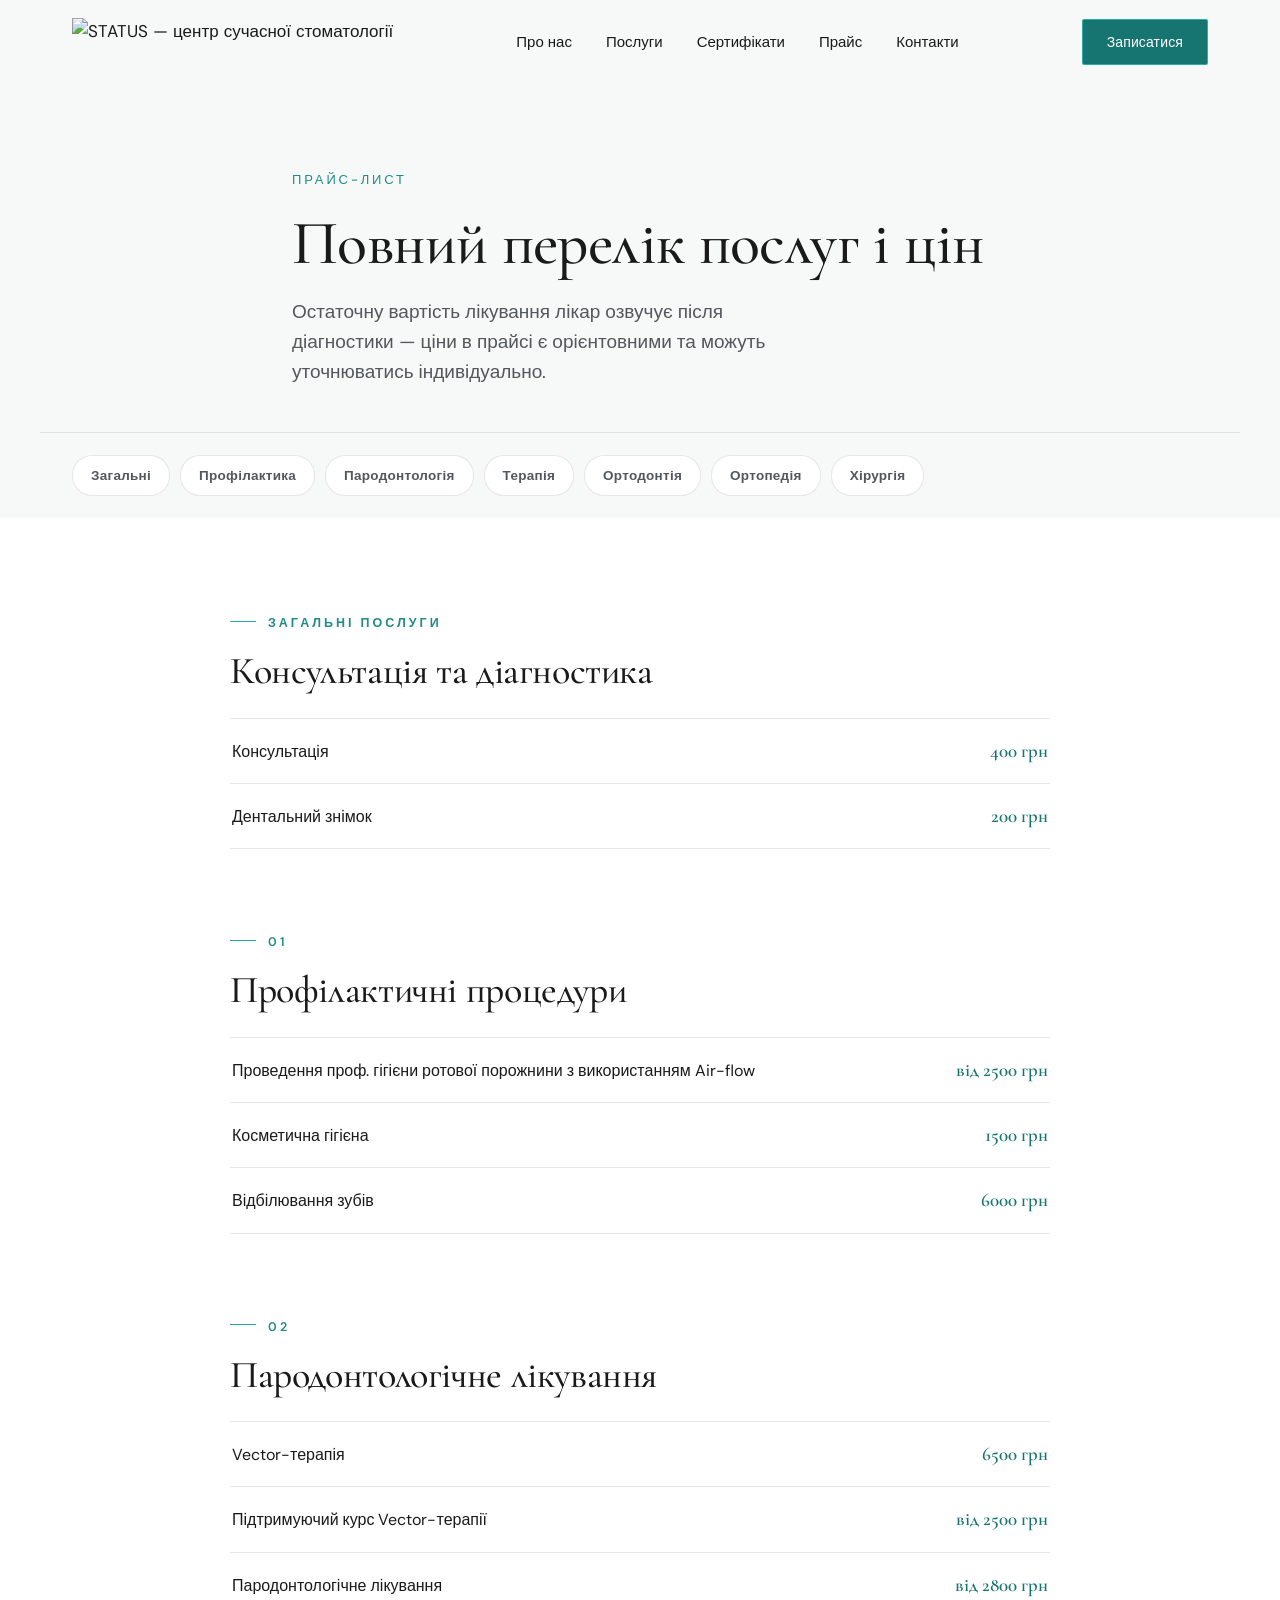
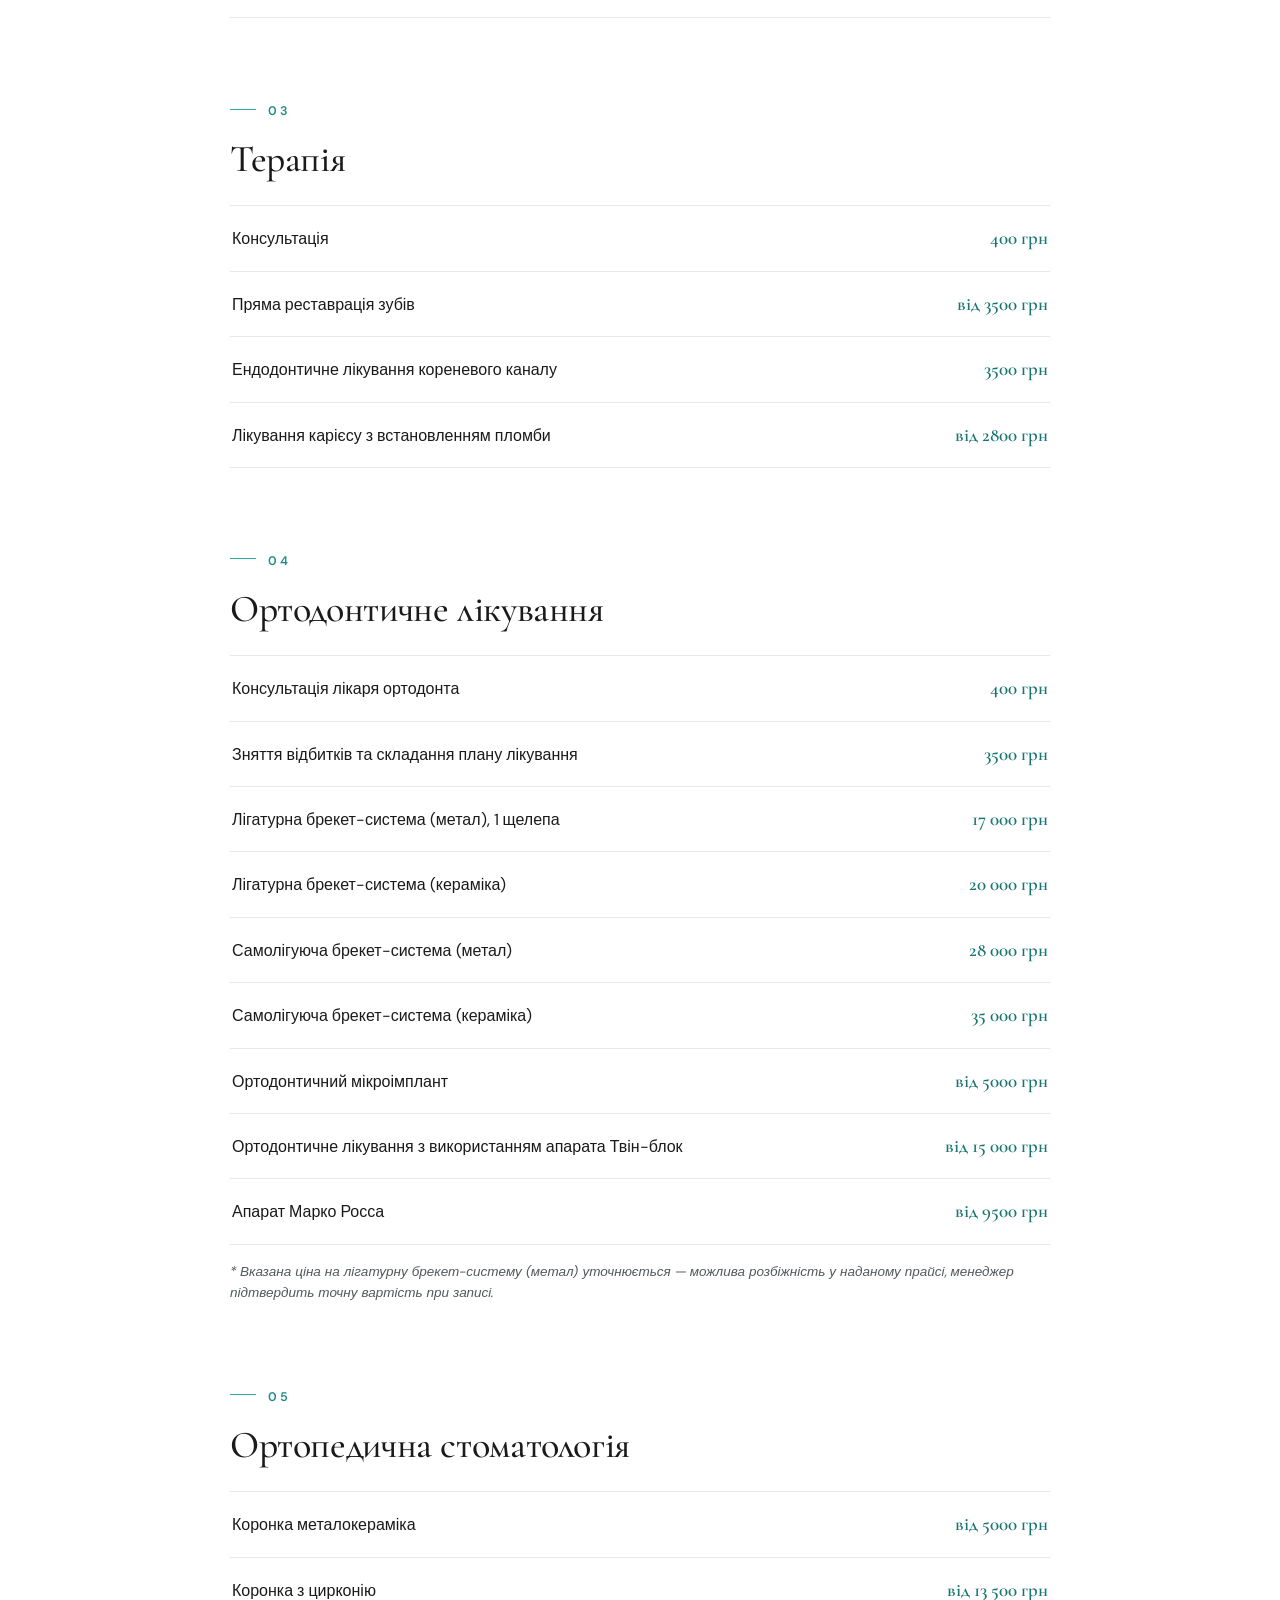
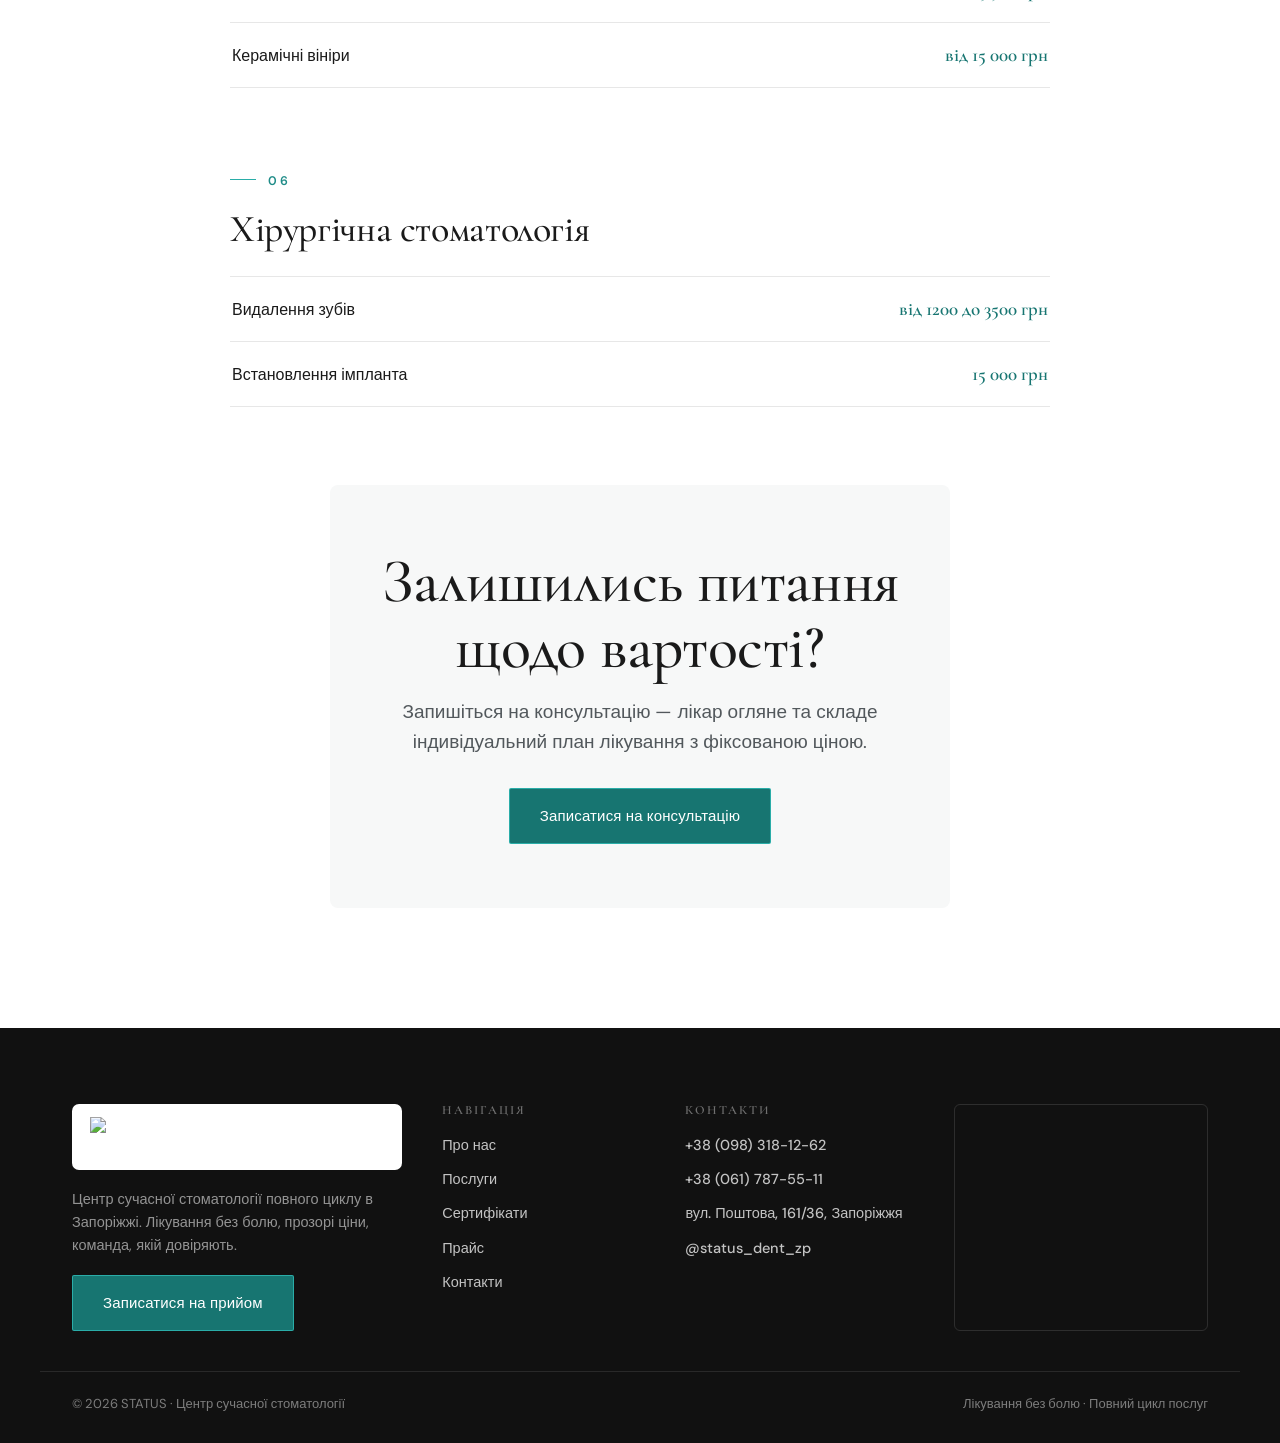
==== commit 4cc28799: "Remove CASES section — no real before/after photos available The section shipped 8 empty placeholder" ====
--- a/price.html
+++ b/price.html
@@ -21,7 +21,6 @@
     <nav class="nav-links" aria-label="Головна навігація">
       <a href="index.html#about">Про нас</a>
       <a href="index.html#services">Послуги</a>
-      <a href="index.html#cases">Кейси</a>
       <a href="index.html#certificates">Сертифікати</a>
       <a href="price.html" aria-current="page">Прайс</a>
       <a href="index.html#contact">Контакти</a>
@@ -34,7 +33,6 @@
   <div class="nav-mobile" id="nav-mobile">
     <a href="index.html#about">Про нас</a>
     <a href="index.html#services">Послуги</a>
-    <a href="index.html#cases">Кейси</a>
     <a href="index.html#certificates">Сертифікати</a>
     <a href="price.html">Прайс</a>
     <a href="index.html#contact">Контакти</a>
@@ -182,7 +180,6 @@
       <h3>Навігація</h3>
       <a href="index.html#about">Про нас</a>
       <a href="index.html#services">Послуги</a>
-      <a href="index.html#cases">Кейси</a>
       <a href="index.html#certificates">Сертифікати</a>
       <a href="price.html">Прайс</a>
       <a href="index.html#contact">Контакти</a>
--- a/status.css
+++ b/status.css
@@ -255,24 +255,6 @@
 .info-block h3{font-size:14px;letter-spacing:.16em;text-transform:uppercase;color:var(--teal);font-family:"DM Sans",sans-serif;font-weight:600;margin-bottom:8px}
 .info-block p{font-size:17px;color:rgba(255,255,255,.85);line-height:1.6}
 .info-block a:hover{color:var(--teal)}
-
-/* ===================== CASES ===================== */
-.cases{background:var(--charcoal)}
-.cases .sec-title{color:#fff}
-.cases .sec-lede{color:rgba(255,255,255,.62)}
-.cases .sec-kicker{color:var(--teal)}
-.case-grid{display:grid;grid-template-columns:1fr 1fr;gap:22px;margin-top:56px}
-.case-wide{grid-column:span 2}
-.case-card{position:relative;display:grid;grid-template-columns:1fr 1fr;border-radius:6px;overflow:hidden;aspect-ratio:16/8}
-.case-wide.case-card{aspect-ratio:21/8}
-.case-half{position:relative;display:flex;align-items:center;justify-content:center;background:radial-gradient(circle at 50% 40%,#181f1d,#0a0c0b)}
-.case-half:first-child{border-right:1px solid rgba(255,255,255,.08)}
-.case-icon{width:20%;max-width:70px;color:var(--teal);opacity:.16}
-.case-tag{position:absolute;top:16px;left:16px;font-size:11px;letter-spacing:.18em;text-transform:uppercase;color:rgba(255,255,255,.7);background:rgba(255,255,255,.08);padding:6px 13px;border-radius:20px}
-.case-half:last-child .case-tag{left:auto;right:16px}
-.case-chip{position:absolute;left:18px;bottom:16px;font-size:12px;letter-spacing:.1em;text-transform:uppercase;background:rgba(0,0,0,.55);
-  backdrop-filter:blur(6px);color:#fff;padding:9px 18px;border-radius:20px;display:flex;align-items:center;gap:9px;z-index:2}
-.case-chip::before{content:"";width:6px;height:6px;border-radius:50%;background:var(--teal);flex:none}
 
 /* ===================== CERTIFICATES ===================== */
 .cert-wrap{position:relative;margin-top:56px}
@@ -354,15 +336,14 @@
   .nav-links{display:none}
   .nav-burger{display:flex}
   .nav-cta{display:none}
-  .case-wide{grid-column:span 1}
   .footer-top{grid-template-columns:1fr 1fr;gap:40px 32px}
   .footer-map{grid-column:1/-1}
 }
 @media(max-width:760px){
   .wrap{padding:0 22px}
   .section{padding:84px 0}
-  .svc-grid,.rev-grid,.case-grid{grid-template-columns:1fr}
-  .svc-wide,.case-wide{grid-column:span 1}
+  .svc-grid,.rev-grid{grid-template-columns:1fr}
+  .svc-wide{grid-column:span 1}
   .trust-grid{grid-template-columns:1fr 1fr}
   .contact-grid{grid-template-columns:1fr}
   .trust-item{border-right:none;padding:34px 0!important;border-bottom:1px solid var(--line)}
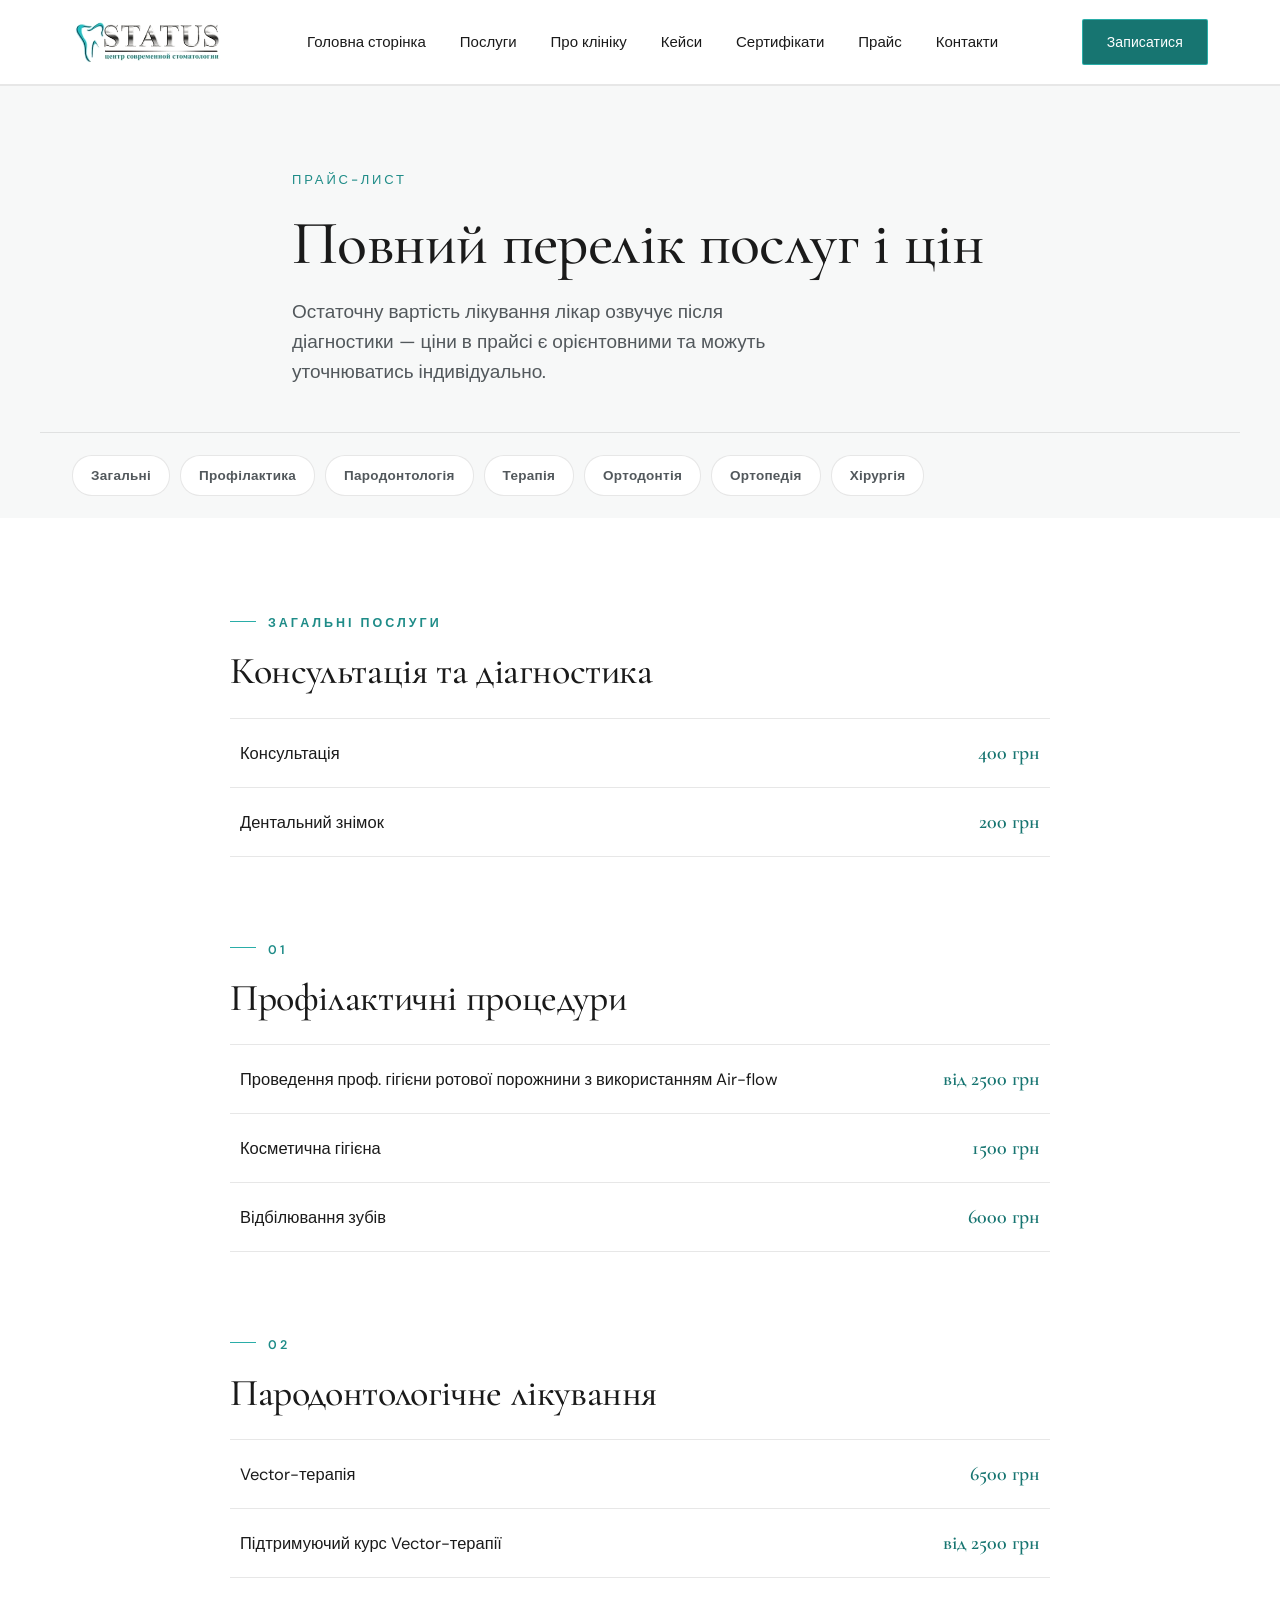
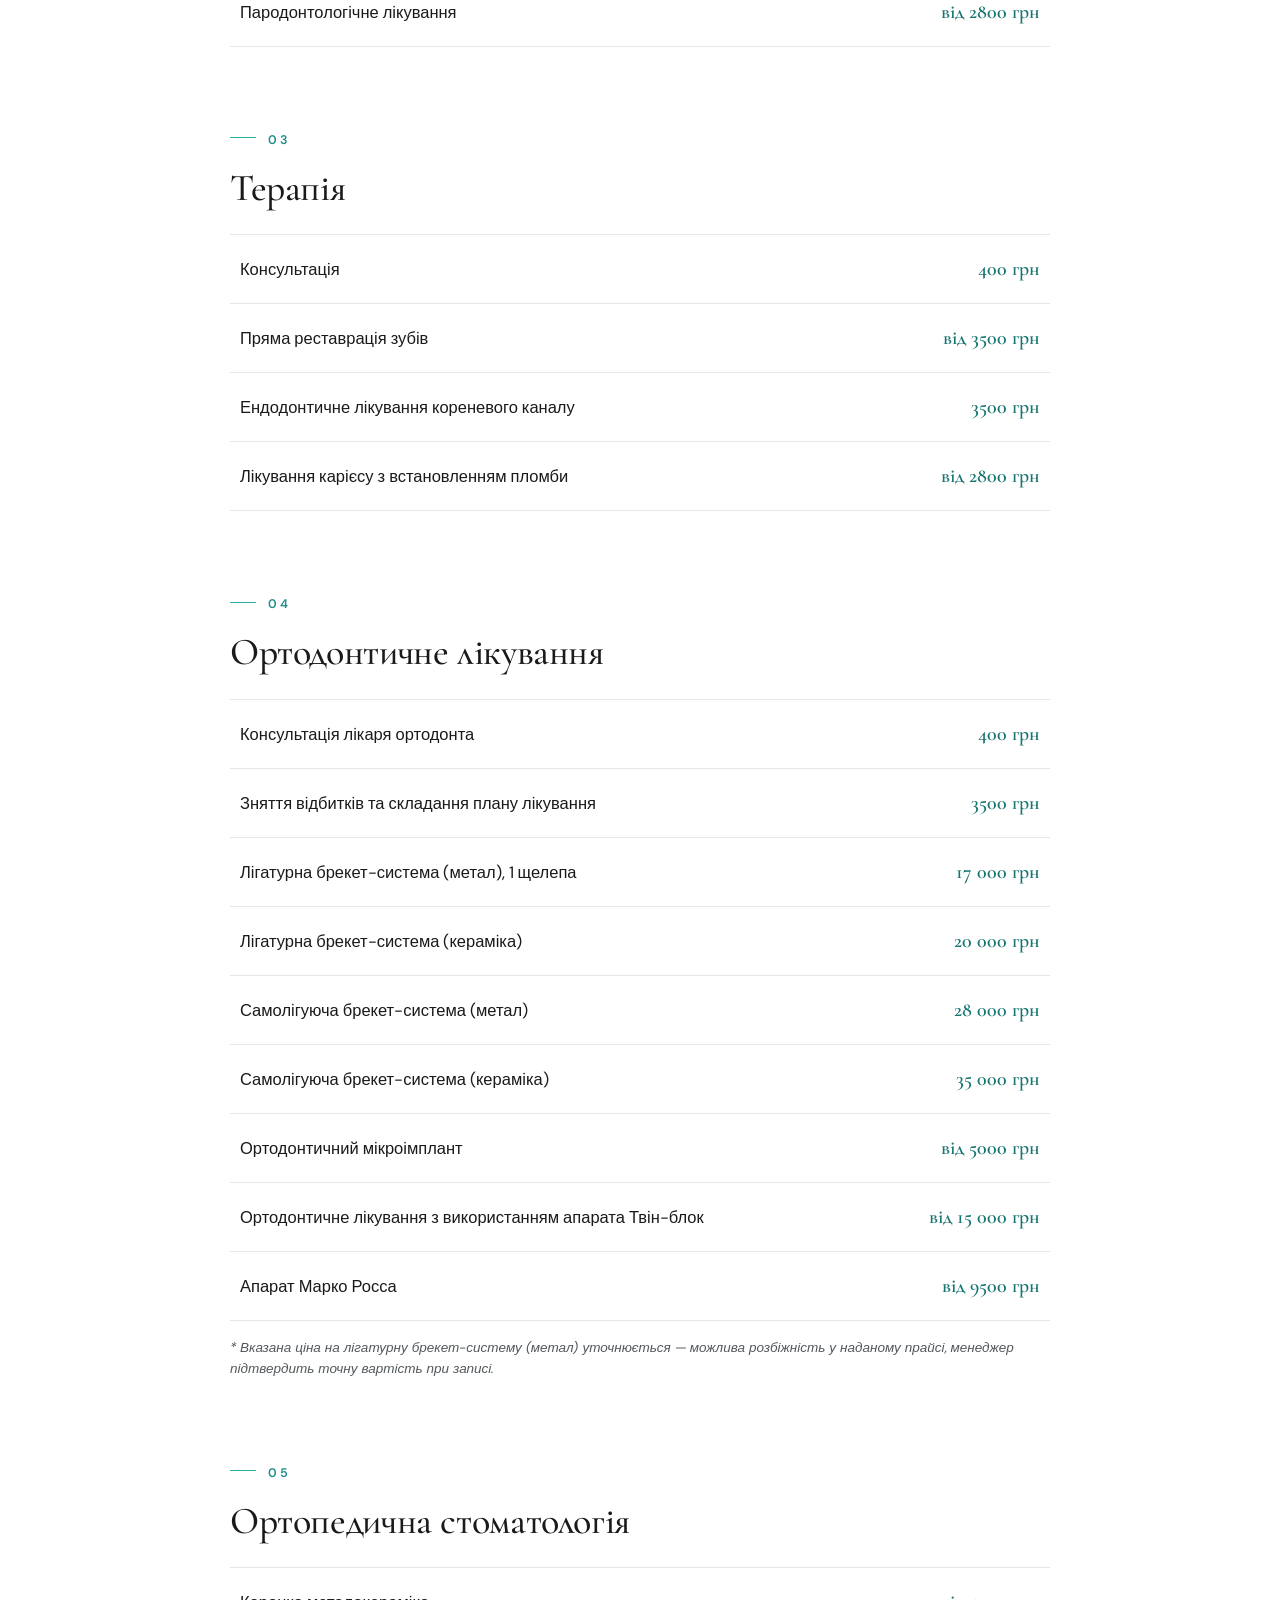
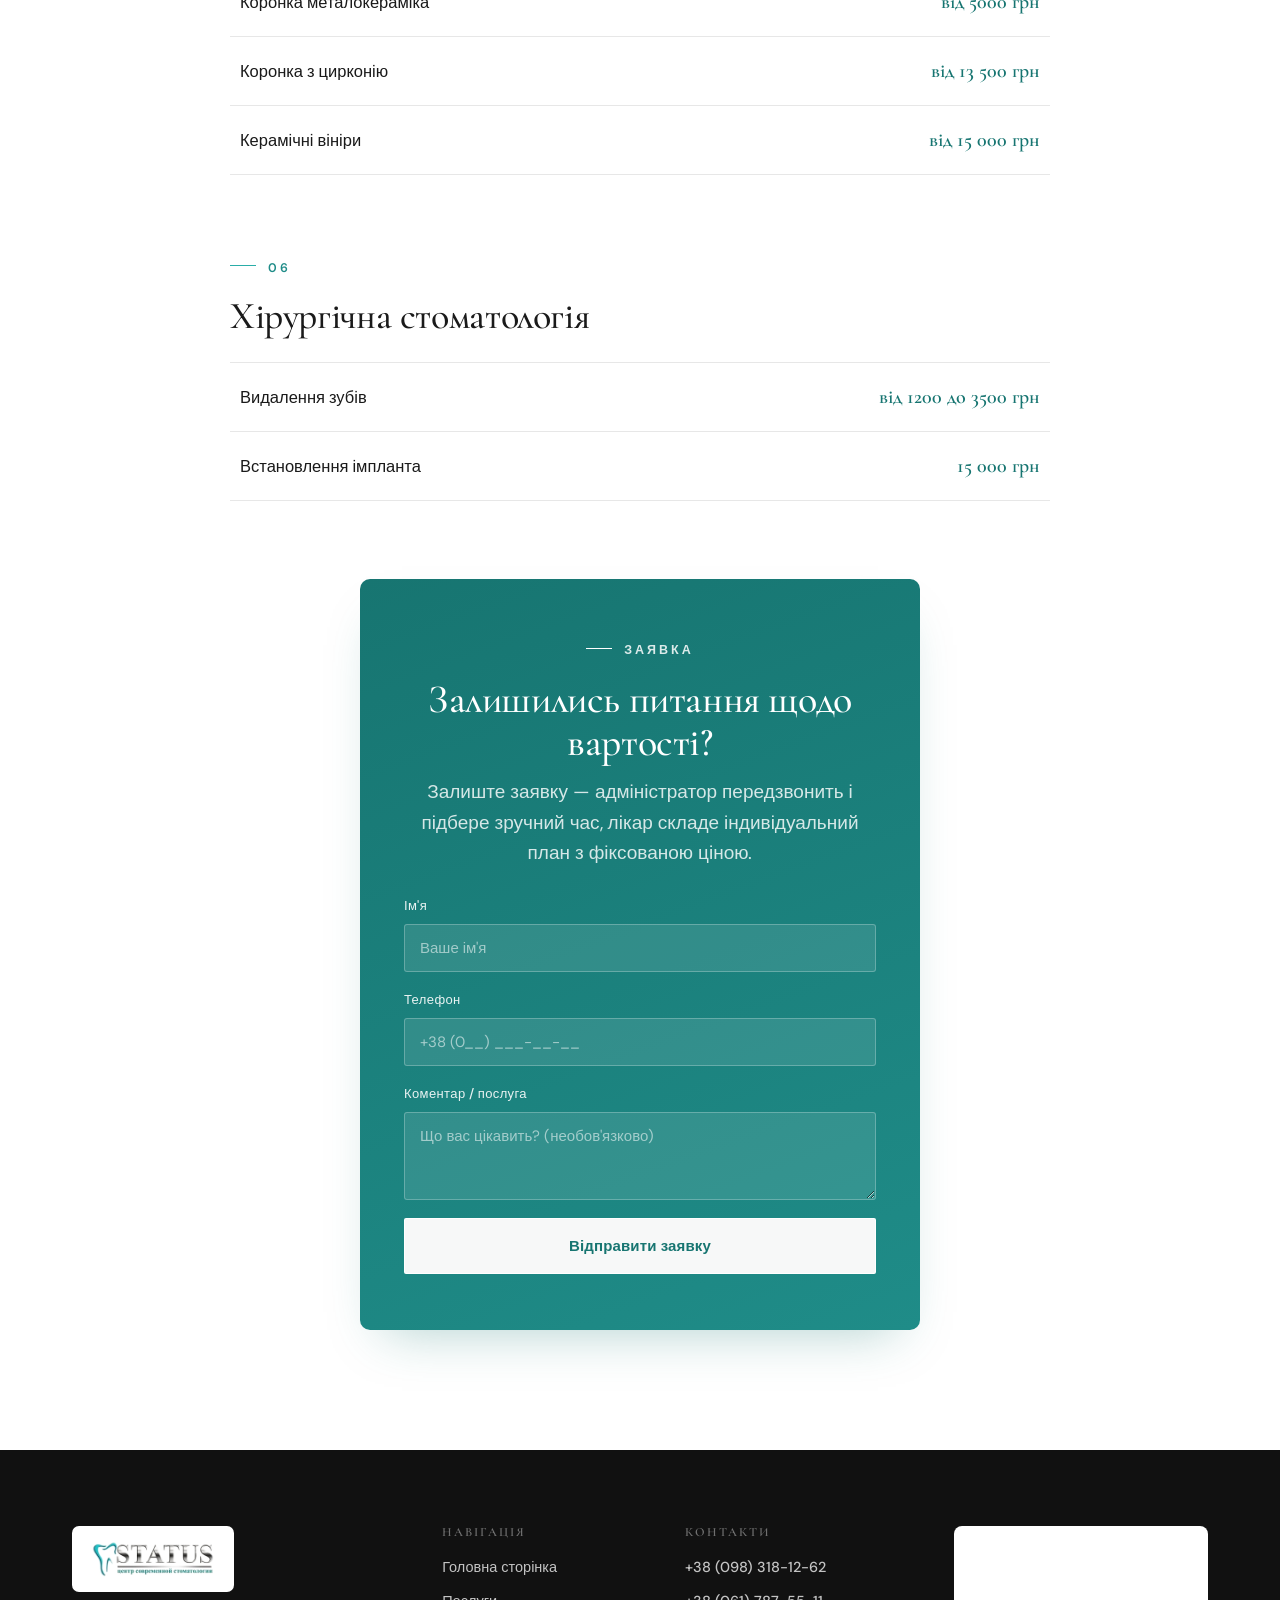
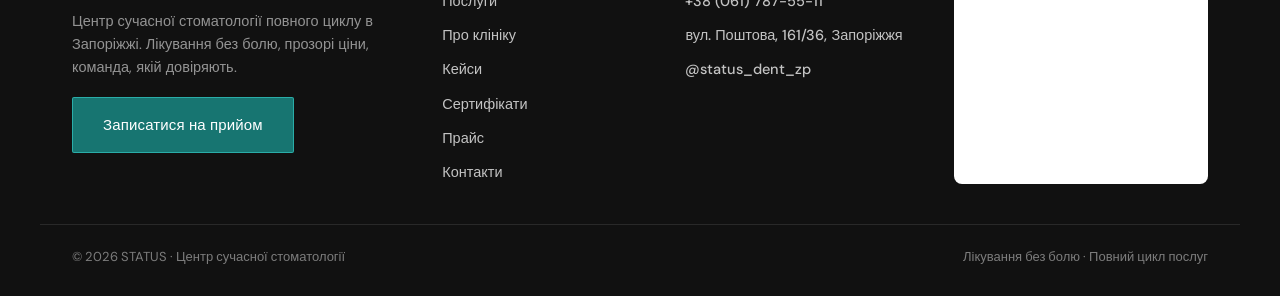
==== commit c24ccc73: "Fix header, logo, hamburger menu, section order, icons, certs, footer, price page - Header always so" ====
--- a/price.html
+++ b/price.html
@@ -19,8 +19,10 @@
       <img src="status-logo.png" alt="STATUS — центр сучасної стоматології" class="brand-logo">
     </a>
     <nav class="nav-links" aria-label="Головна навігація">
-      <a href="index.html#about">Про нас</a>
+      <a href="index.html">Головна сторінка</a>
       <a href="index.html#services">Послуги</a>
+      <a href="index.html#about">Про клініку</a>
+      <a href="index.html#cases">Кейси</a>
       <a href="index.html#certificates">Сертифікати</a>
       <a href="price.html" aria-current="page">Прайс</a>
       <a href="index.html#contact">Контакти</a>
@@ -31,8 +33,10 @@
     </button>
   </div>
   <div class="nav-mobile" id="nav-mobile">
-    <a href="index.html#about">Про нас</a>
+    <a href="index.html">Головна сторінка</a>
     <a href="index.html#services">Послуги</a>
+    <a href="index.html#about">Про клініку</a>
+    <a href="index.html#cases">Кейси</a>
     <a href="index.html#certificates">Сертифікати</a>
     <a href="price.html">Прайс</a>
     <a href="index.html#contact">Контакти</a>
@@ -156,13 +160,33 @@
     </div>
 
     <div class="price-cta reveal-up">
+      <span class="sec-kicker">Заявка</span>
       <h2 class="sec-title">Залишились питання щодо вартості?</h2>
-      <p class="sec-lede">Запишіться на консультацію — лікар огляне та складе індивідуальний план лікування з фіксованою ціною.</p>
-      <a href="index.html#contact" class="btn btn-fill">Записатися на консультацію</a>
+      <p class="sec-lede">Залиште заявку — адміністратор передзвонить і підбере зручний час, лікар складе індивідуальний план з фіксованою ціною.</p>
+      <form class="form price-form" id="price-form" novalidate>
+        <div class="field">
+          <label for="pf-name">Ім'я</label>
+          <input id="pf-name" name="name" type="text" placeholder="Ваше ім'я" required>
+        </div>
+        <div class="field">
+          <label for="pf-phone">Телефон</label>
+          <input id="pf-phone" name="phone" type="tel" placeholder="+38 (0__) ___-__-__" required>
+        </div>
+        <div class="field">
+          <label for="pf-note">Коментар / послуга</label>
+          <textarea id="pf-note" name="note" rows="3" placeholder="Що вас цікавить? (необов'язково)"></textarea>
+        </div>
+        <button type="submit" class="btn btn-fill btn-block">Відправити заявку</button>
+        <p class="form-note" id="price-form-note" hidden>Дякуємо! Ми зв'яжемося з вами найближчим часом.</p>
+      </form>
     </div>
 
   </div>
 </section>
+
+<button class="to-top" id="to-top" aria-label="Повернутися наверх">
+  <svg viewBox="0 0 24 24" aria-hidden="true"><path d="M12 19V5M6 11l6-6 6 6" fill="none" stroke="currentColor" stroke-width="2" stroke-linecap="round" stroke-linejoin="round"/></svg>
+</button>
 
 </main>
 
@@ -178,8 +202,10 @@
     </div>
     <nav class="footer-links" aria-label="Footer">
       <h3>Навігація</h3>
-      <a href="index.html#about">Про нас</a>
+      <a href="index.html">Головна сторінка</a>
       <a href="index.html#services">Послуги</a>
+      <a href="index.html#about">Про клініку</a>
+      <a href="index.html#cases">Кейси</a>
       <a href="index.html#certificates">Сертифікати</a>
       <a href="price.html">Прайс</a>
       <a href="index.html#contact">Контакти</a>
--- a/status.css
+++ b/status.css
@@ -70,10 +70,10 @@
 /* ===================== NAV ===================== */
 .nav{
   position:fixed;top:0;left:0;right:0;z-index:100;
-  background:rgba(255,255,255,0);transition:background .35s var(--ease),box-shadow .35s var(--ease),border-color .35s var(--ease);
-  border-bottom:1px solid transparent;
-}
-.nav.scrolled{background:rgba(255,255,255,.92);backdrop-filter:saturate(1.4) blur(14px);border-bottom-color:var(--line);box-shadow:0 1px 20px rgba(26,26,26,.04)}
+  background:#fff;border-bottom:1px solid var(--line);
+  transition:box-shadow .35s var(--ease);
+}
+.nav.scrolled{box-shadow:0 1px 20px rgba(26,26,26,.06)}
 .nav-inner{display:flex;align-items:center;justify-content:space-between;height:84px}
 .brand{display:flex;align-items:center;gap:13px}
 .brand-logo{height:48px;width:auto;display:block}
@@ -102,8 +102,8 @@
 .nav-burger.open span:nth-child(1){transform:translateY(7px) rotate(45deg)}
 .nav-burger.open span:nth-child(2){opacity:0}
 .nav-burger.open span:nth-child(3){transform:translateY(-7px) rotate(-45deg)}
-.nav-mobile{display:none;flex-direction:column;gap:4px;background:rgba(255,255,255,.98);backdrop-filter:blur(14px);border-bottom:1px solid var(--line);padding:8px 22px 22px;max-height:0;overflow:hidden;transition:max-height .35s var(--ease)}
-.nav-mobile.open{max-height:560px;overflow-y:auto}
+.nav-mobile{display:flex;flex-direction:column;gap:4px;background:#fff;border-bottom:1px solid var(--line);padding:0 22px;max-height:0;overflow:hidden;transition:max-height .35s var(--ease),padding .35s var(--ease)}
+.nav-mobile.open{max-height:70vh;overflow-y:auto;padding:8px 22px 22px}
 .nav-mobile a{padding:14px 4px;font-size:16px;font-weight:500;border-bottom:1px solid var(--line)}
 .nav-mobile a:hover{color:var(--teal-dark)}
 .nav-mobile .btn{margin-top:16px;border-bottom:none}
@@ -139,12 +139,12 @@
 /* ===================== TRUST ===================== */
 .trust{background:var(--grey);border-top:1px solid var(--line);border-bottom:1px solid var(--line)}
 .trust-grid{display:grid;grid-template-columns:repeat(4,minmax(0,1fr));gap:0}
-.trust-item{padding:52px 34px 52px 0;border-right:1px solid var(--line)}
+.trust-item{display:flex;align-items:center;gap:14px;padding:22px 20px 22px 0;border-right:1px solid var(--line)}
 .trust-item:last-child{border-right:none;padding-right:0}
-.trust-item:not(:first-child){padding-left:34px}
-.trust-item svg{width:34px;height:34px;fill:none;stroke:var(--teal);stroke-width:1.6;stroke-linecap:round;stroke-linejoin:round;margin-bottom:18px}
-.trust-item h3{font-size:25px;margin-bottom:8px;color:var(--charcoal)}
-.trust-item p{font-size:15px;color:var(--ink-soft)}
+.trust-item:not(:first-child){padding-left:20px}
+.trust-item svg{flex:none;width:24px;height:24px;fill:none;stroke:var(--teal);stroke-width:1.6;stroke-linecap:round;stroke-linejoin:round}
+.trust-item h3{font-size:15px;margin-bottom:1px;color:var(--charcoal);font-family:"DM Sans",sans-serif;font-weight:600}
+.trust-item p{display:none}
 
 /* ===================== SECTION ===================== */
 .section{padding:120px 0}
@@ -161,7 +161,7 @@
 .svc-card::after{content:attr(data-num);position:absolute;top:24px;right:26px;font-family:"Cormorant Garamond",serif;font-size:18px;color:var(--silver);letter-spacing:.05em}
 .svc-wide{grid-column:span 2;background:var(--teal-tint);border-color:rgba(42,173,168,.22)}
 .svc-ico{flex:none;width:58px;height:58px;border-radius:3px;display:grid;place-items:center;background:#fff;border:1px solid var(--line);transition:background .3s var(--ease),border-color .3s var(--ease)}
-.svc-ico svg{width:30px;height:30px;fill:var(--silver-dark);color:var(--silver-dark);transition:fill .3s var(--ease),color .3s var(--ease)}
+.svc-ico svg{width:30px;height:30px;color:var(--teal-dark);transition:color .3s var(--ease)}
 .svc-wide .svc-ico{background:#fff}
 .svc-body h3{font-size:27px;margin-bottom:8px}
 .svc-wide .svc-body h3{font-size:34px}
@@ -170,7 +170,7 @@
   font-size:13.5px;font-weight:600;letter-spacing:.04em;color:var(--teal-dark);transition:color .3s var(--ease),transform .3s var(--ease)}
 .svc-card:hover{border-color:var(--teal);box-shadow:var(--shadow-lift);transform:translateY(-4px)}
 .svc-card:hover .svc-ico{background:var(--teal);border-color:var(--teal)}
-.svc-card:hover .svc-ico svg{fill:#fff;color:#fff}
+.svc-card:hover .svc-ico svg{color:#fff}
 .svc-card:hover .svc-link{color:var(--teal-deep);transform:translateX(3px)}
 
 /* ===================== ABOUT ===================== */
@@ -256,14 +256,33 @@
 .info-block p{font-size:17px;color:rgba(255,255,255,.85);line-height:1.6}
 .info-block a:hover{color:var(--teal)}
 
+/* ===================== CASES ===================== */
+.cases{background:var(--charcoal)}
+.cases .sec-title{color:#fff}
+.cases .sec-lede{color:rgba(255,255,255,.62)}
+.cases .sec-kicker{color:var(--teal)}
+.case-grid{display:grid;grid-template-columns:1fr 1fr;gap:22px;margin-top:56px}
+.case-wide{grid-column:span 2}
+.case-card{position:relative;display:grid;grid-template-columns:1fr 1fr;border-radius:6px;overflow:hidden;aspect-ratio:16/8}
+.case-wide.case-card{aspect-ratio:21/8}
+.case-half{position:relative;display:flex;align-items:center;justify-content:center;background:radial-gradient(circle at 50% 40%,#181f1d,#0a0c0b)}
+.case-half:first-child{border-right:1px solid rgba(255,255,255,.08)}
+.case-icon{width:20%;max-width:70px;color:var(--teal);opacity:.16}
+.case-tag{position:absolute;top:16px;left:16px;font-size:11px;letter-spacing:.18em;text-transform:uppercase;color:rgba(255,255,255,.7);background:rgba(255,255,255,.08);padding:6px 13px;border-radius:20px}
+.case-half:last-child .case-tag{left:auto;right:16px}
+.case-chip{position:absolute;left:18px;bottom:16px;font-size:12px;letter-spacing:.1em;text-transform:uppercase;background:rgba(0,0,0,.55);
+  backdrop-filter:blur(6px);color:#fff;padding:9px 18px;border-radius:20px;display:flex;align-items:center;gap:9px;z-index:2}
+.case-chip::before{content:"";width:6px;height:6px;border-radius:50%;background:var(--teal);flex:none}
+
 /* ===================== CERTIFICATES ===================== */
 .cert-wrap{position:relative;margin-top:56px}
-.cert-track{display:flex;gap:20px;overflow-x:auto;scroll-snap-type:x proximity;padding:6px 4px 20px;scrollbar-width:none}
+.cert-track{display:flex;align-items:center;gap:20px;overflow-x:auto;scroll-snap-type:x proximity;padding:6px 4px 20px;scrollbar-width:none}
 .cert-track::-webkit-scrollbar{display:none}
-.cert-card{flex:none;width:220px;aspect-ratio:3/4;border-radius:4px;overflow:hidden;background:var(--grey-2);
+.cert-card{flex:none;height:260px;max-width:360px;border-radius:4px;overflow:hidden;background:var(--grey-2);
+  display:flex;align-items:center;justify-content:center;
   scroll-snap-align:start;box-shadow:var(--shadow-card);border:1px solid var(--line);transition:transform .3s var(--ease),box-shadow .3s var(--ease)}
 .cert-card:hover{transform:translateY(-4px);box-shadow:var(--shadow-lift)}
-.cert-card img{width:100%;height:100%;object-fit:cover}
+.cert-card img{width:auto;height:100%;max-width:360px;object-fit:contain}
 .cert-nav{position:absolute;top:50%;transform:translateY(-50%);width:46px;height:46px;border-radius:50%;border:1px solid var(--line);
   background:#fff;color:var(--charcoal);display:grid;place-items:center;cursor:pointer;box-shadow:var(--shadow-card);
   transition:background .25s var(--ease),color .25s var(--ease);z-index:3}
@@ -271,6 +290,7 @@
 .cert-nav svg{width:18px;height:18px}
 .cert-nav.prev{left:-23px}
 .cert-nav.next{right:-23px}
+.cert-hint{display:none}
 
 /* ===================== PRICE PAGE ===================== */
 .price-hero{position:relative;padding:170px 0 0;background:var(--grey);overflow:hidden}
@@ -287,18 +307,37 @@
 .price-block-head{margin-bottom:26px}
 .price-block-title{font-family:"Cormorant Garamond",serif;font-size:clamp(28px,3.4vw,38px);font-weight:500;color:var(--charcoal)}
 .price-list{list-style:none;border-top:1px solid var(--line)}
-.price-row{display:flex;align-items:baseline;justify-content:space-between;gap:20px;padding:17px 2px;border-bottom:1px solid var(--line)}
-.price-name{font-size:16px;color:var(--charcoal)}
-.price-cost{flex:none;font-family:"Cormorant Garamond",serif;font-size:19px;font-weight:600;color:var(--teal-deep);white-space:nowrap}
+.price-row{display:flex;align-items:baseline;justify-content:space-between;gap:20px;padding:18px 10px;border-bottom:1px solid var(--line);transition:background .2s var(--ease)}
+.price-row:hover{background:var(--teal-tint)}
+.price-name{font-size:16.5px;color:var(--charcoal);line-height:1.4}
+.price-cost{flex:none;font-family:"Cormorant Garamond",serif;font-size:20px;font-weight:600;color:var(--teal-deep);white-space:nowrap}
 .price-note{margin-top:16px;font-size:13.5px;color:var(--ink-soft);font-style:italic}
-.price-cta{max-width:620px;margin:20px auto 0;text-align:center;padding:64px 40px;background:var(--grey);border-radius:8px}
-.price-cta .sec-lede{margin:16px auto 30px}
+.price-cta{max-width:560px;margin:20px auto 0;text-align:center;padding:56px 44px;background:linear-gradient(160deg,var(--teal-deep),var(--teal-dark));border-radius:10px;box-shadow:var(--shadow-lift)}
+.price-cta .sec-kicker{color:rgba(255,255,255,.85)}
+.price-cta .sec-kicker::before{background:#fff}
+.price-cta .sec-title{color:#fff;font-size:clamp(30px,3.4vw,40px)}
+.price-cta .sec-lede{margin:14px auto 28px;color:rgba(255,255,255,.82)}
+.price-form{text-align:left}
+.price-form .btn-fill{background:#fff;color:var(--teal-deep);font-weight:600}
+.price-form .btn-fill::before{background:var(--grey)}
+.price-form .btn-fill:hover{color:var(--teal-deep)}
+
+/* Back to top */
+.to-top{position:fixed;right:22px;bottom:22px;width:48px;height:48px;border-radius:50%;background:var(--teal);color:#fff;
+  border:none;display:grid;place-items:center;cursor:pointer;box-shadow:var(--shadow-lift);z-index:90;
+  opacity:0;visibility:hidden;transform:translateY(10px);transition:opacity .3s var(--ease),transform .3s var(--ease),visibility .3s;}
+.to-top.show{opacity:1;visibility:visible;transform:translateY(0)}
+.to-top:hover{background:var(--teal-deep)}
+.to-top svg{width:22px;height:22px}
 @media(max-width:640px){
   .price-hero{padding-top:140px}
   .price-quick{margin-top:32px;padding:18px 22px}
   .price-content{padding-top:60px}
-  .price-row{flex-direction:column;align-items:flex-start;gap:4px}
-  .price-cost{color:var(--teal-dark);font-size:17px}
+  .price-block{margin-bottom:52px}
+  .price-row{flex-direction:column;align-items:flex-start;gap:4px;padding:16px 4px}
+  .price-cost{color:var(--teal-dark);font-size:17.5px}
+  .price-cta{padding:40px 26px;margin-left:0;margin-right:0}
+  .to-top{right:16px;bottom:16px;width:44px;height:44px}
 }
 
 /* ===================== FOOTER ===================== */
@@ -311,9 +350,18 @@
 .footer-links h3,.footer-contact h3{font-size:12.5px;letter-spacing:.16em;text-transform:uppercase;color:rgba(255,255,255,.4);font-weight:600;margin-bottom:6px}
 .footer-links a,.footer-contact a,.footer-contact span{font-size:14.5px;font-weight:500;color:rgba(255,255,255,.75)}
 .footer-links a:hover,.footer-contact a:hover{color:var(--teal)}
-.footer-map{border-radius:6px;overflow:hidden;border:1px solid rgba(255,255,255,.12);min-height:170px}
-.footer-map iframe{width:100%;height:100%;min-height:170px;border:0;filter:grayscale(.35) invert(.92) contrast(.9)}
+.footer-map{border-radius:8px;overflow:hidden;border:1px solid rgba(255,255,255,.12);min-height:170px;background:#fff;padding:5px}
+.footer-map iframe{width:100%;height:100%;min-height:160px;border:0;border-radius:4px;display:block}
 .footer-base{display:flex;justify-content:space-between;padding-top:22px;font-size:13px;color:rgba(255,255,255,.45)}
+
+@media(max-width:760px){
+  .footer{padding:48px 0 20px}
+  .footer-top{gap:28px;padding-bottom:28px}
+  .footer-brand{gap:12px}
+  .footer-tag{max-width:none}
+  .footer-map{min-height:140px}
+  .footer-map iframe{min-height:130px}
+}
 
 /* ===================== REVEAL ===================== */
 /* Base state is VISIBLE — degrades gracefully where animation can't run.
@@ -336,22 +384,32 @@
   .nav-links{display:none}
   .nav-burger{display:flex}
   .nav-cta{display:none}
+  .case-wide{grid-column:span 1}
   .footer-top{grid-template-columns:1fr 1fr;gap:40px 32px}
   .footer-map{grid-column:1/-1}
 }
 @media(max-width:760px){
   .wrap{padding:0 22px}
   .section{padding:84px 0}
-  .svc-grid,.rev-grid{grid-template-columns:1fr}
-  .svc-wide{grid-column:span 1}
+  .svc-grid,.rev-grid,.case-grid{grid-template-columns:1fr}
+  .svc-wide,.case-wide{grid-column:span 1}
   .trust-grid{grid-template-columns:1fr 1fr}
   .contact-grid{grid-template-columns:1fr}
-  .trust-item{border-right:none;padding:34px 0!important;border-bottom:1px solid var(--line)}
-  .trust-item:nth-child(odd){padding-right:24px!important}
+  .trust-item{border-right:none;padding:14px 0!important;border-bottom:1px solid var(--line)}
+  .trust-item:nth-child(odd){padding-right:14px!important}
+  .trust-item h3{font-size:13.5px}
+  .trust-item svg{width:20px;height:20px}
   .hero{min-height:72vh}
   .hero-stats{gap:18px;flex-wrap:wrap}
   .contact-info{grid-template-columns:1fr}
-  .footer-top{grid-template-columns:1fr;gap:32px}
+  .footer-top{grid-template-columns:1fr;gap:26px}
   .footer-base{flex-direction:column;gap:8px}
-  .cert-nav{display:none}
-}
+  .cert-nav{width:38px;height:38px}
+  .cert-nav.prev{left:2px}
+  .cert-nav.next{right:2px}
+  .cert-card{height:180px;max-width:250px}
+  .cert-card img{max-width:250px}
+  .cert-hint{display:flex;align-items:center;gap:6px;justify-content:center;margin-top:14px;font-size:12.5px;color:var(--ink-soft);letter-spacing:.02em}
+  .cert-hint svg{width:14px;height:14px;stroke:var(--teal);animation:hint-swipe 1.6s ease-in-out infinite}
+  @keyframes hint-swipe{0%,100%{transform:translateX(0)}50%{transform:translateX(6px)}}
+}
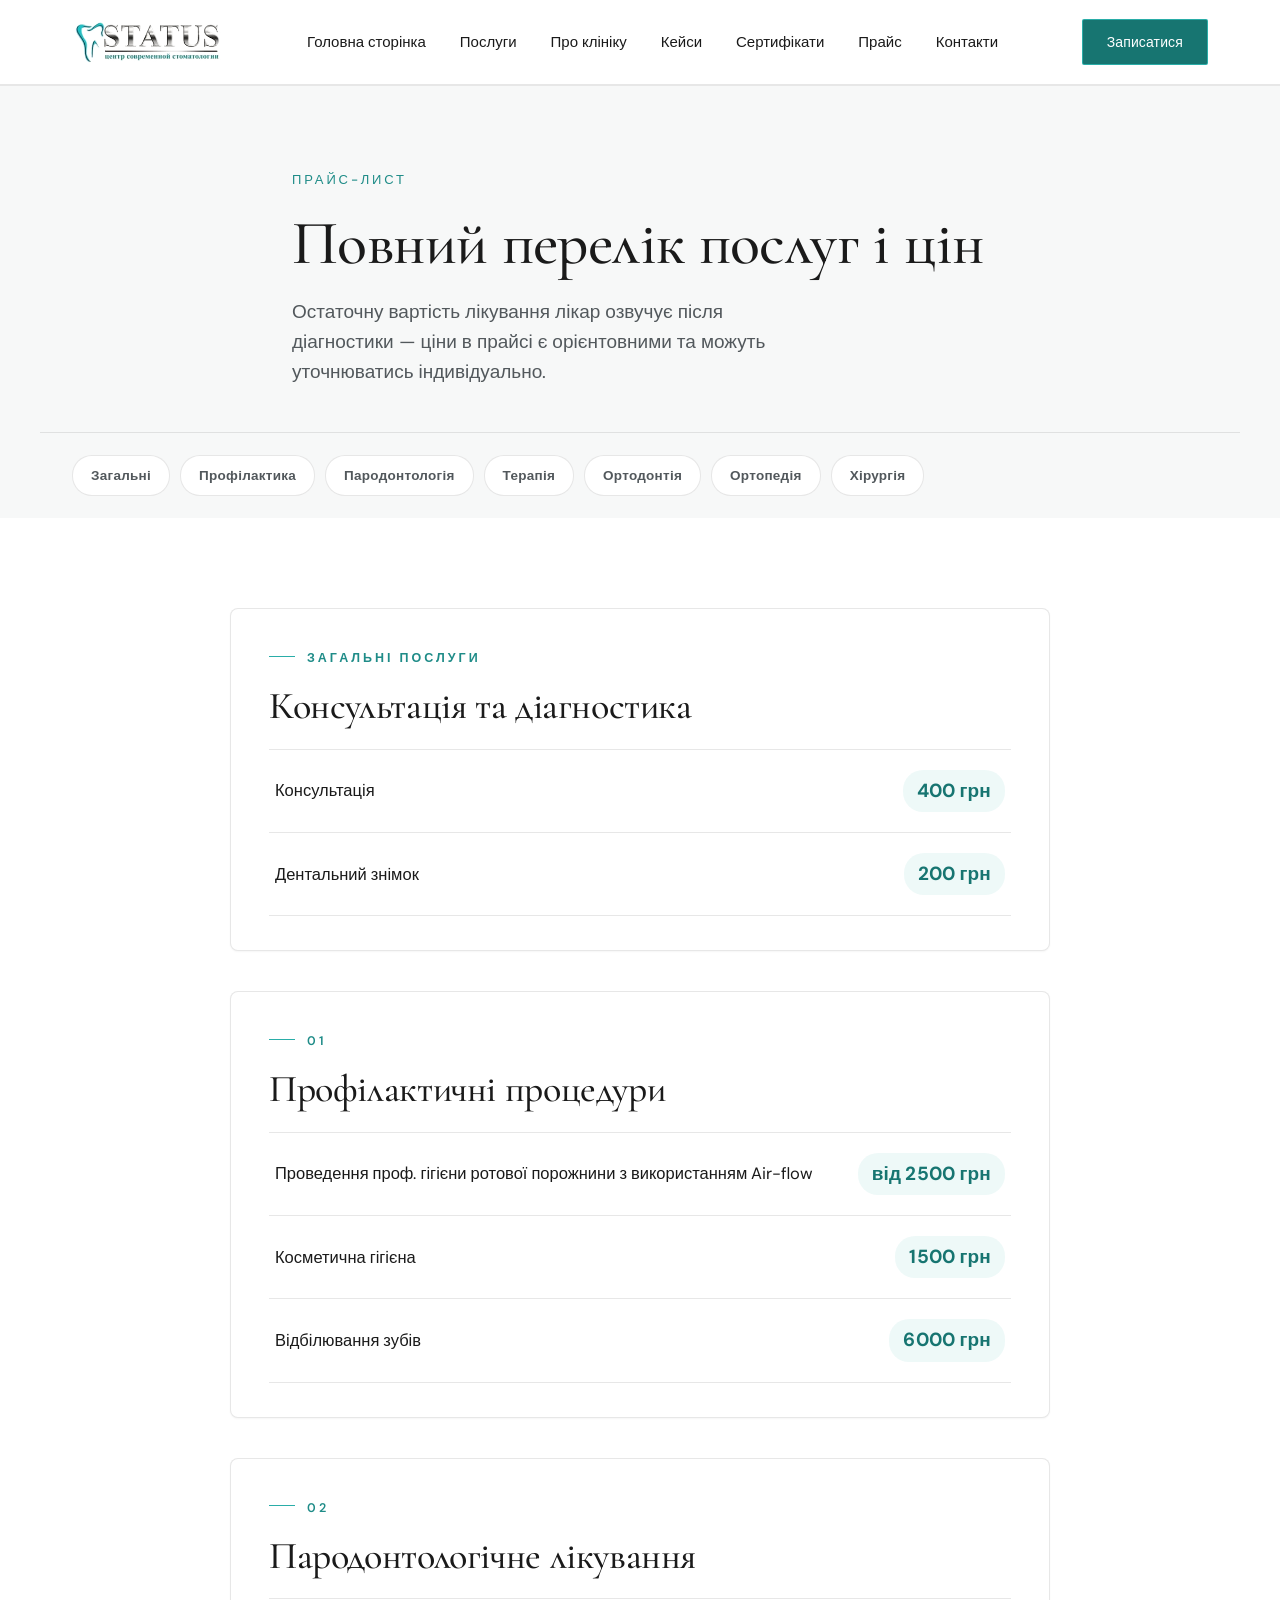
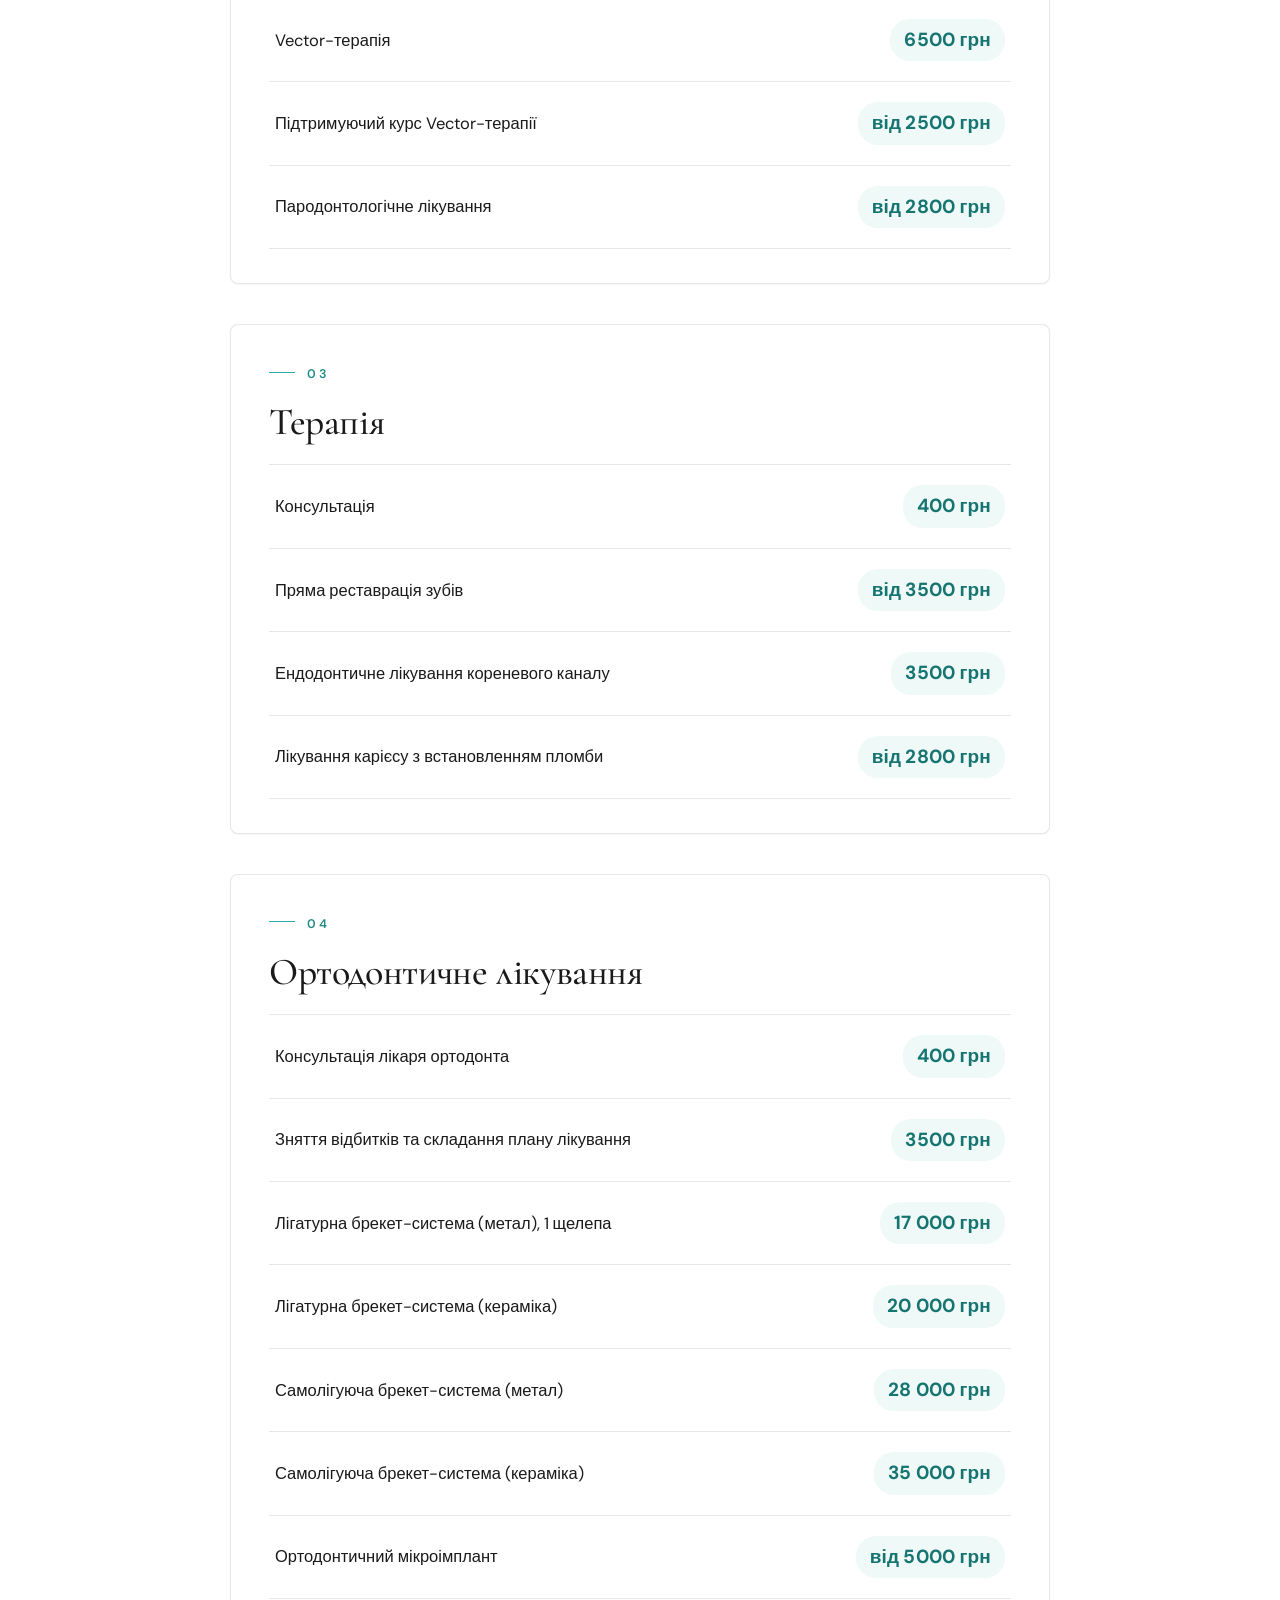
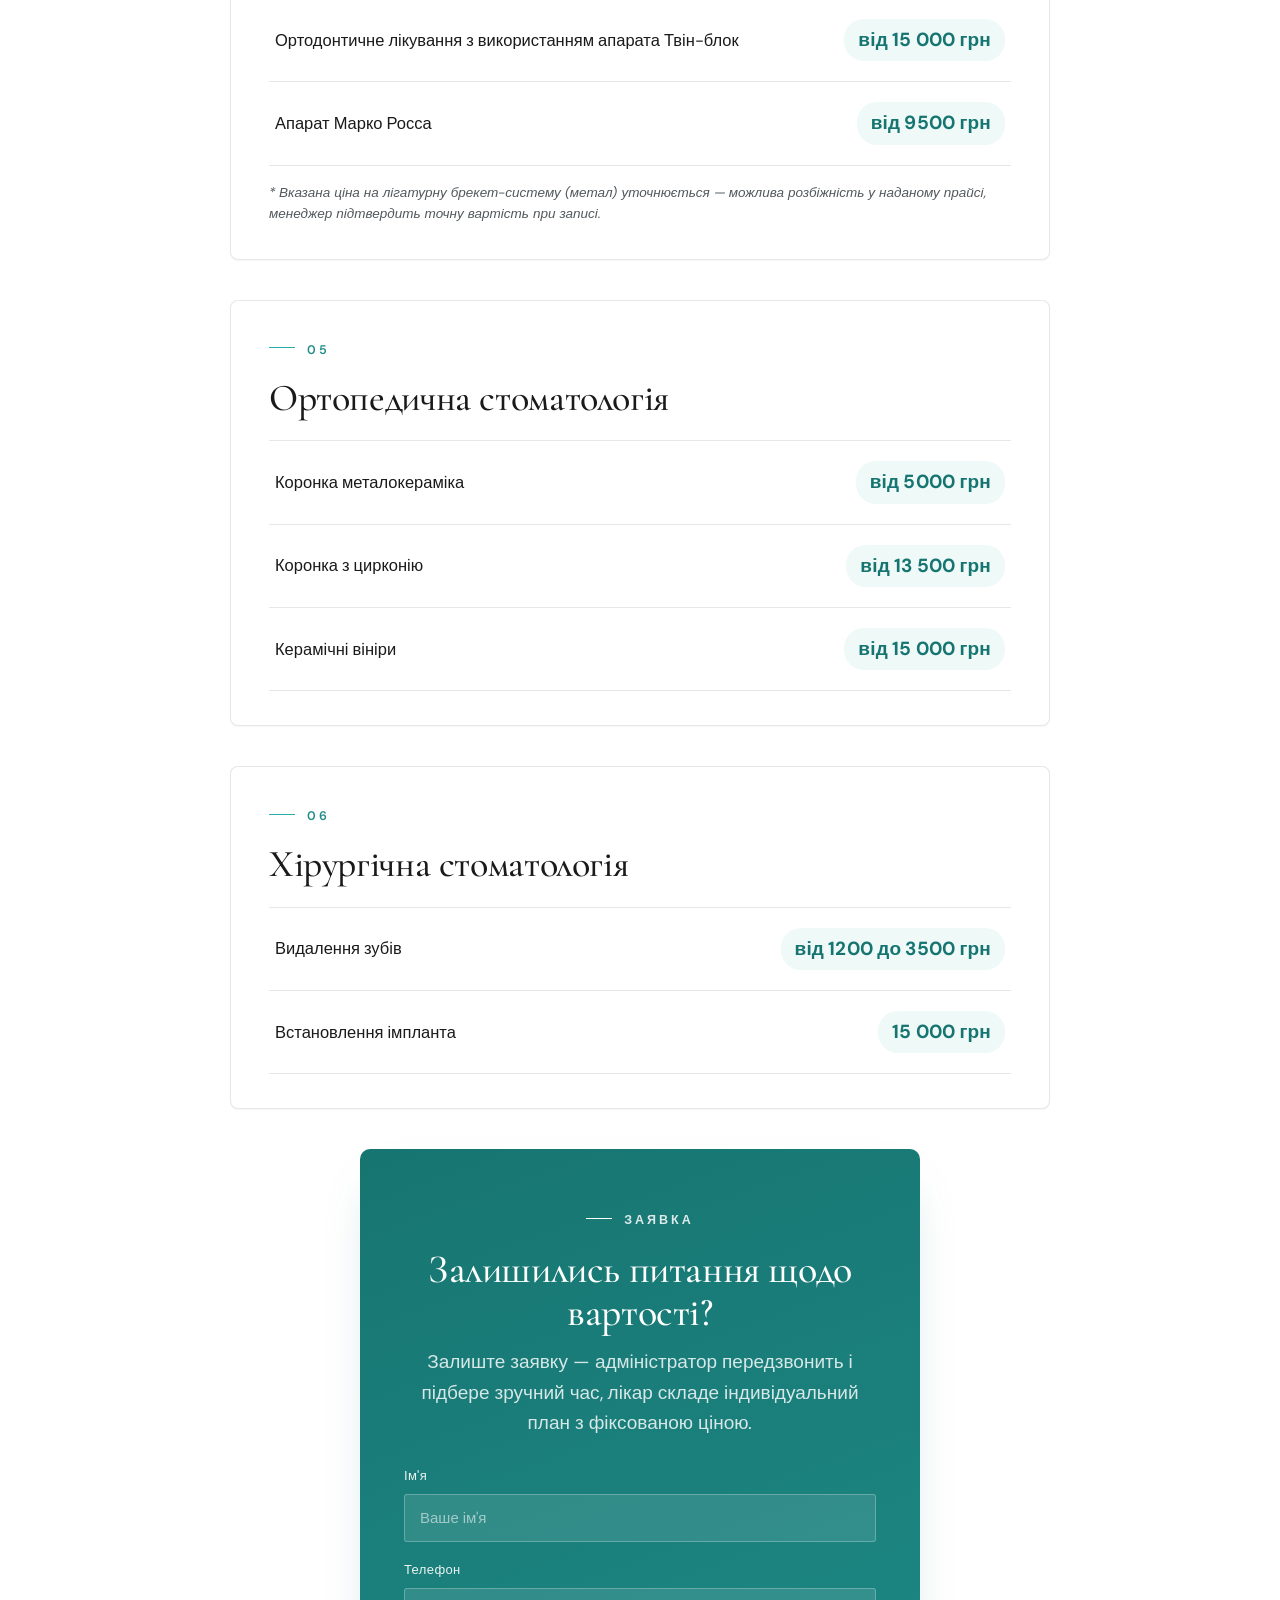
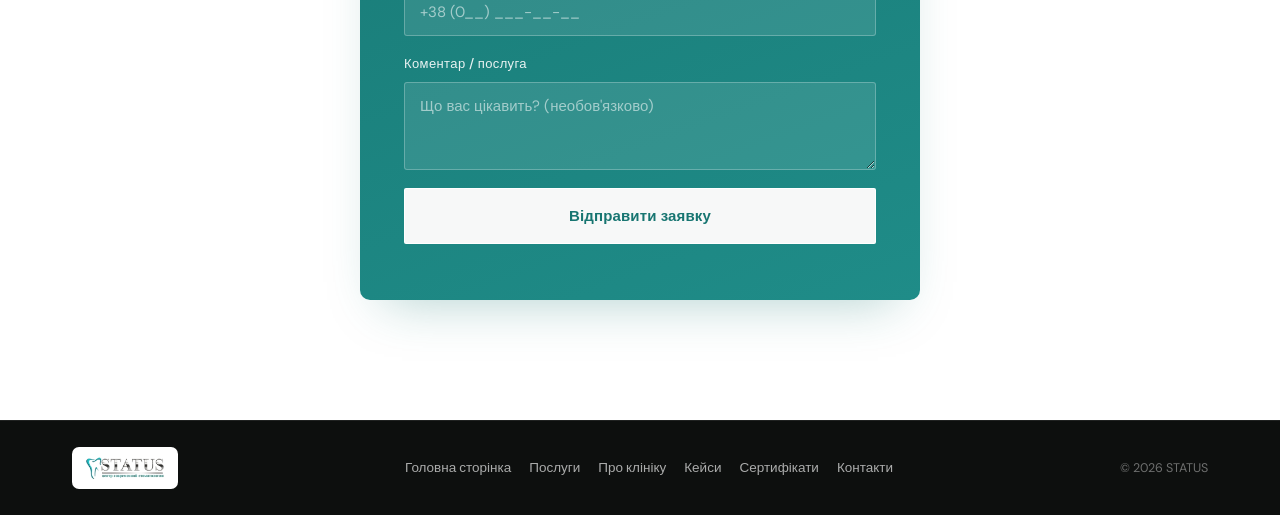
==== commit 16ec2277: "Split cases into two rows, speed up certs, separate booking/contacts/footer visually Cases now scrol" ====
--- a/price.html
+++ b/price.html
@@ -8,6 +8,9 @@
 <link rel="preconnect" href="https://fonts.googleapis.com">
 <link rel="preconnect" href="https://fonts.gstatic.com" crossorigin>
 <link href="https://fonts.googleapis.com/css2?family=Cormorant+Garamond:ital,wght@0,300;0,400;0,500;0,600;1,400&family=DM+Sans:opsz,wght@9..40,300;9..40,400;9..40,500;9..40,700&display=swap" rel="stylesheet">
+<link rel="icon" type="image/png" sizes="32x32" href="favicon-32.png">
+<link rel="icon" type="image/png" sizes="16x16" href="favicon-16.png">
+<link rel="apple-touch-icon" href="apple-touch-icon.png">
 <link rel="stylesheet" href="status.css">
 </head>
 <body>
@@ -25,7 +28,7 @@
       <a href="index.html#cases">Кейси</a>
       <a href="index.html#certificates">Сертифікати</a>
       <a href="price.html" aria-current="page">Прайс</a>
-      <a href="index.html#contact">Контакти</a>
+      <a href="index.html#contact-info">Контакти</a>
     </nav>
     <a href="index.html#contact" class="btn btn-fill nav-cta">Записатися</a>
     <button class="nav-burger" id="nav-burger" aria-label="Меню" aria-expanded="false">
@@ -39,7 +42,7 @@
     <a href="index.html#cases">Кейси</a>
     <a href="index.html#certificates">Сертифікати</a>
     <a href="price.html">Прайс</a>
-    <a href="index.html#contact">Контакти</a>
+    <a href="index.html#contact-info">Контакти</a>
     <a href="index.html#contact" class="btn btn-fill">Записатися на прийом</a>
   </div>
 </header>
@@ -192,39 +195,19 @@
 
 <!-- ================= FOOTER ================= -->
 <footer class="footer">
-  <div class="wrap footer-top">
-    <div class="footer-brand">
-      <a href="index.html#top" class="brand brand-foot" aria-label="STATUS">
-        <span class="brand-logo-chip"><img src="status-logo.png" alt="STATUS — центр сучасної стоматології"></span>
-      </a>
-      <p class="footer-tag">Центр сучасної стоматології повного циклу в Запоріжжі. Лікування без болю, прозорі ціни, команда, якій довіряють.</p>
-      <a href="index.html#contact" class="btn btn-fill">Записатися на прийом</a>
-    </div>
+  <div class="wrap footer-mini">
+    <a href="index.html#top" class="brand brand-foot" aria-label="STATUS">
+      <span class="brand-logo-chip"><img src="status-logo.png" alt="STATUS — центр сучасної стоматології"></span>
+    </a>
     <nav class="footer-links" aria-label="Footer">
-      <h3>Навігація</h3>
       <a href="index.html">Головна сторінка</a>
       <a href="index.html#services">Послуги</a>
       <a href="index.html#about">Про клініку</a>
       <a href="index.html#cases">Кейси</a>
       <a href="index.html#certificates">Сертифікати</a>
-      <a href="price.html">Прайс</a>
-      <a href="index.html#contact">Контакти</a>
+      <a href="index.html#contact-info">Контакти</a>
     </nav>
-    <div class="footer-contact">
-      <h3>Контакти</h3>
-      <a href="tel:+380983181262">+38 (098) 318-12-62</a>
-      <a href="tel:+380617875511">+38 (061) 787-55-11</a>
-      <span>вул. Поштова, 161/36, Запоріжжя</span>
-      <a href="https://instagram.com/status_dent_zp" target="_blank" rel="noopener">@status_dent_zp</a>
-    </div>
-    <div class="footer-map">
-      <iframe title="Карта STATUS на Google Maps" loading="lazy" referrerpolicy="no-referrer-when-downgrade"
-        src="https://www.google.com/maps?q=STATUS+стоматологія,+вул.+Поштова+161/36,+Запоріжжя&output=embed"></iframe>
-    </div>
-  </div>
-  <div class="wrap footer-base">
-    <span>© 2026 STATUS · Центр сучасної стоматології</span>
-    <span>Лікування без болю · Повний цикл послуг</span>
+    <span class="footer-copy">© 2026 STATUS</span>
   </div>
 </footer>
 
--- a/status.css
+++ b/status.css
@@ -19,7 +19,7 @@
 }
 
 *{box-sizing:border-box;margin:0;padding:0}
-html{scroll-behavior:smooth}
+html{scroll-behavior:smooth;overflow-x:hidden}
 body{
   font-family:"DM Sans",sans-serif;
   color:var(--charcoal);
@@ -29,6 +29,7 @@
   font-weight:400;
   -webkit-font-smoothing:antialiased;
   text-rendering:optimizeLegibility;
+  overflow-x:hidden;
 }
 img{max-width:100%;display:block}
 a{color:inherit;text-decoration:none}
@@ -96,6 +97,8 @@
 .nav-links a::after{content:"";position:absolute;left:0;bottom:-2px;height:1.5px;width:100%;background:var(--teal);transform:scaleX(0);transform-origin:left;transition:transform .3s var(--ease)}
 .nav-links a:hover{color:var(--teal-dark)}
 .nav-links a:hover::after{transform:scaleX(1)}
+.nav-links a.active{color:var(--teal-dark)}
+.nav-links a.active::after{transform:scaleX(1)}
 .nav-cta{padding:11px 24px;font-size:14px}
 .nav-burger{display:none;flex-direction:column;justify-content:center;gap:5px;width:44px;height:44px;background:none;border:none;cursor:pointer;padding:10px}
 .nav-burger span{display:block;height:2px;width:100%;background:var(--charcoal);transition:transform .3s var(--ease),opacity .3s var(--ease)}
@@ -148,6 +151,12 @@
 
 /* ===================== SECTION ===================== */
 .section{padding:120px 0}
+#certificates{padding-bottom:60px}
+#team{padding-top:60px}
+@media(max-width:760px){
+  #certificates{padding-bottom:40px}
+  #team{padding-top:40px}
+}
 .hr-teal{height:1px;background:var(--line);margin:40px 0 56px;position:relative}
 .hr-teal::before{content:"";position:absolute;left:0;top:0;height:1px;width:90px;background:var(--teal)}
 
@@ -160,8 +169,8 @@
 .svc-body{min-width:0}
 .svc-card::after{content:attr(data-num);position:absolute;top:24px;right:26px;font-family:"Cormorant Garamond",serif;font-size:18px;color:var(--silver);letter-spacing:.05em}
 .svc-wide{grid-column:span 2;background:var(--teal-tint);border-color:rgba(42,173,168,.22)}
-.svc-ico{flex:none;width:58px;height:58px;border-radius:3px;display:grid;place-items:center;background:#fff;border:1px solid var(--line);transition:background .3s var(--ease),border-color .3s var(--ease)}
-.svc-ico svg{width:30px;height:30px;color:var(--teal-dark);transition:color .3s var(--ease)}
+.svc-ico{flex:none;width:72px;height:72px;border-radius:3px;display:grid;place-items:center;background:#fff;border:1px solid var(--line);transition:background .3s var(--ease),border-color .3s var(--ease)}
+.svc-ico svg{width:38px;height:38px;color:var(--teal-dark);transition:color .3s var(--ease)}
 .svc-wide .svc-ico{background:#fff}
 .svc-body h3{font-size:27px;margin-bottom:8px}
 .svc-wide .svc-body h3{font-size:34px}
@@ -226,15 +235,14 @@
 
 /* ===================== CONTACT ===================== */
 .contact{background:var(--charcoal);color:#fff;position:relative;clip-path:polygon(0 4vw,100% 0,100% 100%,0 100%);margin-top:-2vw;padding-top:calc(120px + 4vw)}
-.contact-grid{display:grid;grid-template-columns:1.05fr .95fr;gap:64px;align-items:start}
+.contact-info-section{background:#1d2321;color:#fff;border-top:1px solid rgba(255,255,255,.08)}
+.info-stack{display:flex;flex-direction:column;gap:40px;max-width:720px;margin:0 auto}
+.contact-map{border-radius:8px;overflow:hidden;min-height:280px;background:#fff;padding:5px}
+.contact-map iframe{width:100%;height:100%;min-height:270px;border:0;border-radius:4px;display:block}
 .sec-kicker.light{color:var(--teal)}
 .sec-title.light{color:#fff}
-.contact-lede{font-size:17px;color:rgba(255,255,255,.66);margin:18px 0 30px;max-width:42ch}
-.contact-form-wrap{position:relative;background:linear-gradient(160deg,var(--teal-deep),var(--teal-dark));padding:48px 44px;border-radius:6px;box-shadow:var(--shadow-lift)}
-.contact-form-wrap .sec-kicker.light{color:rgba(255,255,255,.85)}
-.contact-form-wrap .sec-kicker.light::before{background:#fff}
-.contact-form-wrap .sec-title.light{font-size:clamp(32px,3.4vw,44px)}
-.contact-form-wrap .contact-lede{color:rgba(255,255,255,.82)}
+.sec-lede.light{color:rgba(255,255,255,.66)}
+.contact-form-wrap{position:relative;max-width:640px;margin:44px auto 0;background:linear-gradient(160deg,var(--teal-deep),var(--teal-dark));padding:48px 44px;border-radius:6px;box-shadow:var(--shadow-lift)}
 .form{display:flex;flex-direction:column;gap:18px;margin-top:8px}
 .field{display:flex;flex-direction:column;gap:7px}
 .field label{font-size:13px;font-weight:500;letter-spacing:.03em;color:rgba(255,255,255,.9)}
@@ -251,46 +259,66 @@
 .contact-form-wrap .btn-fill:hover{color:var(--teal-deep)}
 .form-note{font-size:14px;color:#fff;background:rgba(255,255,255,.16);padding:12px 14px;border-radius:3px;text-align:center}
 
+#contact-info{scroll-margin-top:84px}
 .contact-info{display:grid;grid-template-columns:minmax(0,1fr) minmax(0,1fr);gap:30px 40px;padding-top:8px}
 .info-block h3{font-size:14px;letter-spacing:.16em;text-transform:uppercase;color:var(--teal);font-family:"DM Sans",sans-serif;font-weight:600;margin-bottom:8px}
 .info-block p{font-size:17px;color:rgba(255,255,255,.85);line-height:1.6}
 .info-block a:hover{color:var(--teal)}
 
 /* ===================== CASES ===================== */
-.cases{background:var(--charcoal)}
-.cases .sec-title{color:#fff}
-.cases .sec-lede{color:rgba(255,255,255,.62)}
-.cases .sec-kicker{color:var(--teal)}
-.case-grid{display:grid;grid-template-columns:1fr 1fr;gap:22px;margin-top:56px}
-.case-wide{grid-column:span 2}
-.case-card{position:relative;display:grid;grid-template-columns:1fr 1fr;border-radius:6px;overflow:hidden;aspect-ratio:16/8}
-.case-wide.case-card{aspect-ratio:21/8}
-.case-half{position:relative;display:flex;align-items:center;justify-content:center;background:radial-gradient(circle at 50% 40%,#181f1d,#0a0c0b)}
-.case-half:first-child{border-right:1px solid rgba(255,255,255,.08)}
-.case-icon{width:20%;max-width:70px;color:var(--teal);opacity:.16}
-.case-tag{position:absolute;top:16px;left:16px;font-size:11px;letter-spacing:.18em;text-transform:uppercase;color:rgba(255,255,255,.7);background:rgba(255,255,255,.08);padding:6px 13px;border-radius:20px}
+.cases{
+  background-color:var(--grey);
+  background-image:
+    radial-gradient(circle, rgba(23,117,113,.10) 1.5px, transparent 1.5px),
+    radial-gradient(circle at 12% 20%, rgba(42,173,168,.12), transparent 45%),
+    radial-gradient(circle at 88% 84%, rgba(42,173,168,.10), transparent 50%);
+  background-size:28px 28px, auto, auto;
+  overflow:hidden;
+}
+.case-ribbon{margin-top:24px;overflow:hidden;width:100vw;margin-left:calc(50% - 50vw);margin-right:calc(50% - 50vw)}
+.case-ribbon:first-of-type{margin-top:56px}
+.case-track{display:flex;width:max-content;animation:case-scroll 34s linear infinite}
+.case-ribbon.reverse .case-track{animation-direction:reverse}
+.case-ribbon:hover .case-track,.case-track.paused{animation-play-state:paused}
+@keyframes case-scroll{from{transform:translateX(0)}to{transform:translateX(-50%)}}
+.case-card{position:relative;display:grid;grid-template-columns:1fr 1fr;flex:none;width:380px;aspect-ratio:4/3;border-right:1px solid rgba(26,26,26,.06)}
+.case-half{position:relative;display:flex;align-items:center;justify-content:center;background:var(--grey-2)}
+.case-half.alt{background:var(--teal-tint)}
+.case-half:first-child{border-right:1px solid rgba(26,26,26,.06)}
+.case-icon{width:22%;max-width:68px;color:var(--teal-dark);opacity:.22}
+.case-tag{position:absolute;top:16px;left:16px;font-size:11px;letter-spacing:.18em;text-transform:uppercase;color:var(--ink-soft);background:rgba(255,255,255,.75);padding:6px 13px;border-radius:20px}
 .case-half:last-child .case-tag{left:auto;right:16px}
-.case-chip{position:absolute;left:18px;bottom:16px;font-size:12px;letter-spacing:.1em;text-transform:uppercase;background:rgba(0,0,0,.55);
+.case-chip{position:absolute;left:18px;bottom:16px;font-size:12px;letter-spacing:.1em;text-transform:uppercase;background:rgba(26,26,26,.72);
   backdrop-filter:blur(6px);color:#fff;padding:9px 18px;border-radius:20px;display:flex;align-items:center;gap:9px;z-index:2}
 .case-chip::before{content:"";width:6px;height:6px;border-radius:50%;background:var(--teal);flex:none}
+@media(max-width:760px){
+  .case-card{width:280px}
+}
 
 /* ===================== CERTIFICATES ===================== */
-.cert-wrap{position:relative;margin-top:56px}
+.cert-wrap{position:relative;margin-top:56px;display:flex;flex-direction:column;gap:20px}
 .cert-track{display:flex;align-items:center;gap:20px;overflow-x:auto;scroll-snap-type:x proximity;padding:6px 4px 20px;scrollbar-width:none}
 .cert-track::-webkit-scrollbar{display:none}
 .cert-card{flex:none;height:260px;max-width:360px;border-radius:4px;overflow:hidden;background:var(--grey-2);
-  display:flex;align-items:center;justify-content:center;
+  display:flex;align-items:center;justify-content:center;cursor:pointer;
   scroll-snap-align:start;box-shadow:var(--shadow-card);border:1px solid var(--line);transition:transform .3s var(--ease),box-shadow .3s var(--ease)}
 .cert-card:hover{transform:translateY(-4px);box-shadow:var(--shadow-lift)}
 .cert-card img{width:auto;height:100%;max-width:360px;object-fit:contain}
-.cert-nav{position:absolute;top:50%;transform:translateY(-50%);width:46px;height:46px;border-radius:50%;border:1px solid var(--line);
-  background:#fff;color:var(--charcoal);display:grid;place-items:center;cursor:pointer;box-shadow:var(--shadow-card);
-  transition:background .25s var(--ease),color .25s var(--ease);z-index:3}
-.cert-nav:hover{background:var(--teal);color:#fff;border-color:var(--teal)}
-.cert-nav svg{width:18px;height:18px}
-.cert-nav.prev{left:-23px}
-.cert-nav.next{right:-23px}
-.cert-hint{display:none}
+.cert-hint{display:flex;align-items:center;gap:6px;justify-content:center;margin-top:22px;font-size:13px;color:var(--ink-soft);letter-spacing:.02em}
+.cert-hint svg{width:15px;height:15px;stroke:var(--teal)}
+
+.cert-modal{position:fixed;inset:0;z-index:200;background:rgba(10,12,11,.92);display:flex;align-items:center;justify-content:center;
+  padding:40px;opacity:0;visibility:hidden;transition:opacity .25s var(--ease),visibility .25s var(--ease)}
+.cert-modal.open{opacity:1;visibility:visible}
+.cert-modal img{max-width:100%;max-height:100%;border-radius:4px;box-shadow:0 30px 80px rgba(0,0,0,.5)}
+.cert-modal-close{position:absolute;top:22px;right:22px;width:46px;height:46px;border-radius:50%;border:1px solid rgba(255,255,255,.25);
+  background:rgba(255,255,255,.08);color:#fff;display:grid;place-items:center;cursor:pointer;transition:background .25s var(--ease)}
+.cert-modal-close:hover{background:rgba(255,255,255,.2)}
+.cert-modal-close svg{width:20px;height:20px}
+@media(max-width:640px){
+  .cert-modal{padding:16px}
+  .cert-modal-close{top:12px;right:12px;width:40px;height:40px}
+}
 
 /* ===================== PRICE PAGE ===================== */
 .price-hero{position:relative;padding:170px 0 0;background:var(--grey);overflow:hidden}
@@ -303,14 +331,15 @@
   background:#fff;border:1px solid var(--line);border-radius:20px;padding:9px 18px;transition:background .25s var(--ease),color .25s var(--ease),border-color .25s var(--ease)}
 .price-quick a:hover{background:var(--teal);color:#fff;border-color:var(--teal)}
 .price-content{padding-top:90px}
-.price-block{max-width:820px;margin:0 auto 78px;scroll-margin-top:100px}
-.price-block-head{margin-bottom:26px}
+.price-block{max-width:820px;margin:0 auto 40px;padding:34px 38px;background:#fff;border:1px solid var(--line);border-radius:8px;box-shadow:var(--shadow-card);scroll-margin-top:100px}
+.price-block-head{margin-bottom:22px}
 .price-block-title{font-family:"Cormorant Garamond",serif;font-size:clamp(28px,3.4vw,38px);font-weight:500;color:var(--charcoal)}
 .price-list{list-style:none;border-top:1px solid var(--line)}
-.price-row{display:flex;align-items:baseline;justify-content:space-between;gap:20px;padding:18px 10px;border-bottom:1px solid var(--line);transition:background .2s var(--ease)}
+.price-row{display:flex;align-items:center;justify-content:space-between;gap:24px;padding:20px 6px;border-bottom:1px solid var(--line);transition:background .2s var(--ease)}
 .price-row:hover{background:var(--teal-tint)}
 .price-name{font-size:16.5px;color:var(--charcoal);line-height:1.4}
-.price-cost{flex:none;font-family:"Cormorant Garamond",serif;font-size:20px;font-weight:600;color:var(--teal-deep);white-space:nowrap}
+.price-cost{flex:none;font-family:"DM Sans",sans-serif;font-size:19px;font-weight:700;color:var(--teal-deep);white-space:nowrap;
+  background:var(--teal-tint);padding:6px 14px;border-radius:20px;letter-spacing:.01em}
 .price-note{margin-top:16px;font-size:13.5px;color:var(--ink-soft);font-style:italic}
 .price-cta{max-width:560px;margin:20px auto 0;text-align:center;padding:56px 44px;background:linear-gradient(160deg,var(--teal-deep),var(--teal-dark));border-radius:10px;box-shadow:var(--shadow-lift)}
 .price-cta .sec-kicker{color:rgba(255,255,255,.85)}
@@ -333,34 +362,28 @@
   .price-hero{padding-top:140px}
   .price-quick{margin-top:32px;padding:18px 22px}
   .price-content{padding-top:60px}
-  .price-block{margin-bottom:52px}
-  .price-row{flex-direction:column;align-items:flex-start;gap:4px;padding:16px 4px}
-  .price-cost{color:var(--teal-dark);font-size:17.5px}
+  .price-block{margin-bottom:24px;padding:24px 20px}
+  .price-row{flex-direction:column;align-items:flex-start;gap:8px;padding:16px 2px}
+  .price-cost{color:var(--teal-deep);font-size:17px}
   .price-cta{padding:40px 26px;margin-left:0;margin-right:0}
   .to-top{right:16px;bottom:16px;width:44px;height:44px}
 }
 
 /* ===================== FOOTER ===================== */
-.footer{background:#111;color:rgba(255,255,255,.7);padding:76px 0 28px}
-.footer-top{display:grid;grid-template-columns:1.3fr .8fr .9fr 1fr;gap:40px;padding-bottom:40px;border-bottom:1px solid rgba(255,255,255,.1)}
-.footer-brand{display:flex;flex-direction:column;align-items:flex-start;gap:18px}
+.footer{background:#0d0f0e;color:rgba(255,255,255,.6);padding:26px 0;border-top:1px solid rgba(255,255,255,.08)}
+.footer-mini{display:flex;align-items:center;justify-content:space-between;gap:20px;flex-wrap:wrap}
 .brand-foot .brand-sub{color:var(--silver-dark)}
-.footer-tag{font-size:14.5px;line-height:1.6;color:rgba(255,255,255,.55);max-width:34ch}
-.footer-links,.footer-contact{display:flex;flex-direction:column;gap:11px}
-.footer-links h3,.footer-contact h3{font-size:12.5px;letter-spacing:.16em;text-transform:uppercase;color:rgba(255,255,255,.4);font-weight:600;margin-bottom:6px}
-.footer-links a,.footer-contact a,.footer-contact span{font-size:14.5px;font-weight:500;color:rgba(255,255,255,.75)}
-.footer-links a:hover,.footer-contact a:hover{color:var(--teal)}
-.footer-map{border-radius:8px;overflow:hidden;border:1px solid rgba(255,255,255,.12);min-height:170px;background:#fff;padding:5px}
-.footer-map iframe{width:100%;height:100%;min-height:160px;border:0;border-radius:4px;display:block}
-.footer-base{display:flex;justify-content:space-between;padding-top:22px;font-size:13px;color:rgba(255,255,255,.45)}
+.brand-foot .brand-logo-chip{padding:8px 12px}
+.brand-foot .brand-logo-chip img{height:26px}
+.footer-links{display:flex;flex-wrap:wrap;gap:6px 18px}
+.footer-links a{font-size:13.5px;font-weight:500;color:rgba(255,255,255,.65)}
+.footer-links a:hover{color:var(--teal)}
+.footer-copy{font-size:12.5px;color:rgba(255,255,255,.4);white-space:nowrap}
 
 @media(max-width:760px){
-  .footer{padding:48px 0 20px}
-  .footer-top{gap:28px;padding-bottom:28px}
-  .footer-brand{gap:12px}
-  .footer-tag{max-width:none}
-  .footer-map{min-height:140px}
-  .footer-map iframe{min-height:130px}
+  .footer{padding:20px 0}
+  .footer-mini{justify-content:center;text-align:center}
+  .footer-links{justify-content:center}
 }
 
 /* ===================== REVEAL ===================== */
@@ -372,6 +395,7 @@
 @media (prefers-reduced-motion:reduce){
   .reveal-up,.reveal-on .reveal-up{opacity:1!important;transform:none!important;animation:none!important}
   .brand-word{animation:none}
+  .case-track{animation:none}
 }
 
 /* ===================== RESPONSIVE ===================== */
@@ -380,13 +404,10 @@
   .about-grid{grid-template-columns:1fr;gap:48px}
   .about-media{max-width:480px}
   .team-grid{grid-template-columns:repeat(2,minmax(0,1fr));gap:40px}
-  .contact-grid{grid-template-columns:1fr;gap:44px}
   .nav-links{display:none}
   .nav-burger{display:flex}
   .nav-cta{display:none}
   .case-wide{grid-column:span 1}
-  .footer-top{grid-template-columns:1fr 1fr;gap:40px 32px}
-  .footer-map{grid-column:1/-1}
 }
 @media(max-width:760px){
   .wrap{padding:0 22px}
@@ -394,22 +415,18 @@
   .svc-grid,.rev-grid,.case-grid{grid-template-columns:1fr}
   .svc-wide,.case-wide{grid-column:span 1}
   .trust-grid{grid-template-columns:1fr 1fr}
-  .contact-grid{grid-template-columns:1fr}
   .trust-item{border-right:none;padding:14px 0!important;border-bottom:1px solid var(--line)}
   .trust-item:nth-child(odd){padding-right:14px!important}
   .trust-item h3{font-size:13.5px}
   .trust-item svg{width:20px;height:20px}
   .hero{min-height:72vh}
+  .hero-actions{flex-direction:column;align-items:stretch}
+  .hero-actions .btn{width:100%}
   .hero-stats{gap:18px;flex-wrap:wrap}
-  .contact-info{grid-template-columns:1fr}
-  .footer-top{grid-template-columns:1fr;gap:26px}
-  .footer-base{flex-direction:column;gap:8px}
-  .cert-nav{width:38px;height:38px}
-  .cert-nav.prev{left:2px}
-  .cert-nav.next{right:2px}
+  .contact-info{gap:20px 16px}
   .cert-card{height:180px;max-width:250px}
   .cert-card img{max-width:250px}
-  .cert-hint{display:flex;align-items:center;gap:6px;justify-content:center;margin-top:14px;font-size:12.5px;color:var(--ink-soft);letter-spacing:.02em}
-  .cert-hint svg{width:14px;height:14px;stroke:var(--teal);animation:hint-swipe 1.6s ease-in-out infinite}
+  .cert-hint{margin-top:14px;font-size:12.5px}
+  .cert-hint svg{animation:hint-swipe 1.6s ease-in-out infinite}
   @keyframes hint-swipe{0%,100%{transform:translateX(0)}50%{transform:translateX(6px)}}
 }
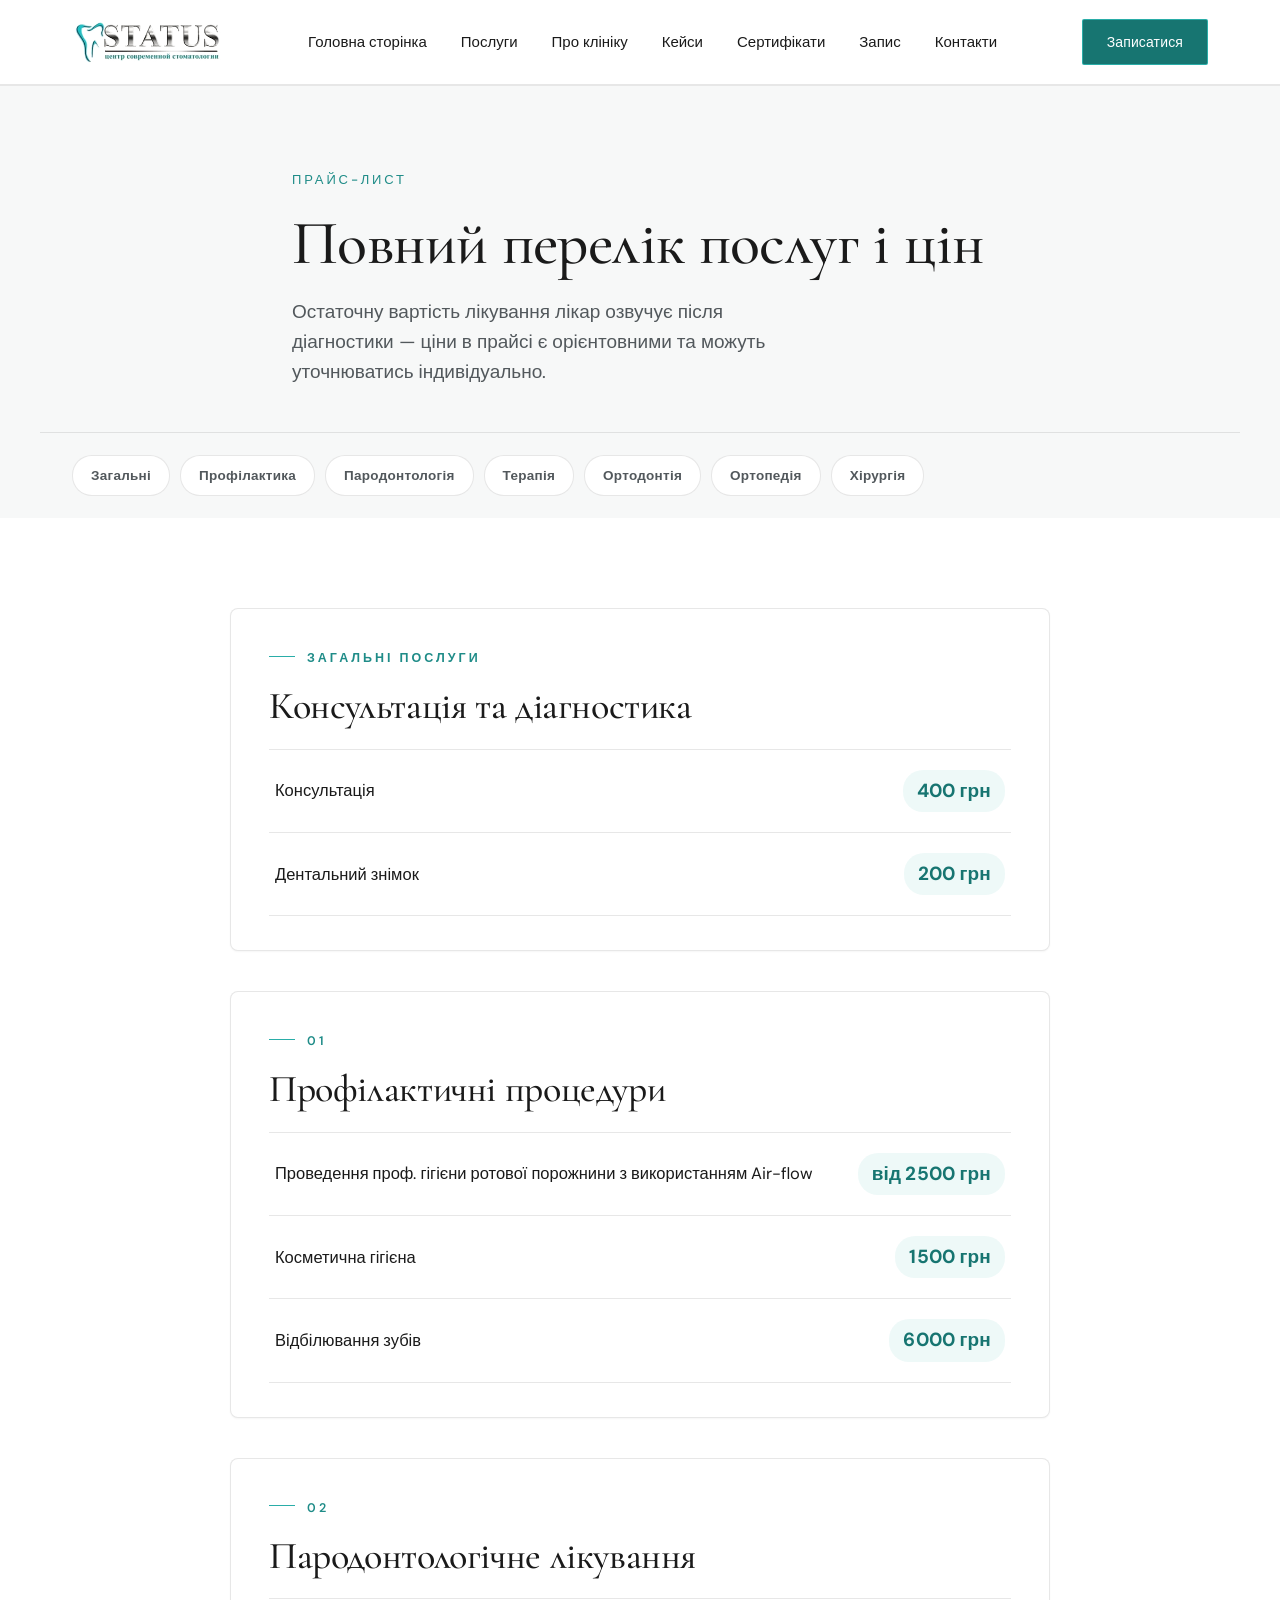
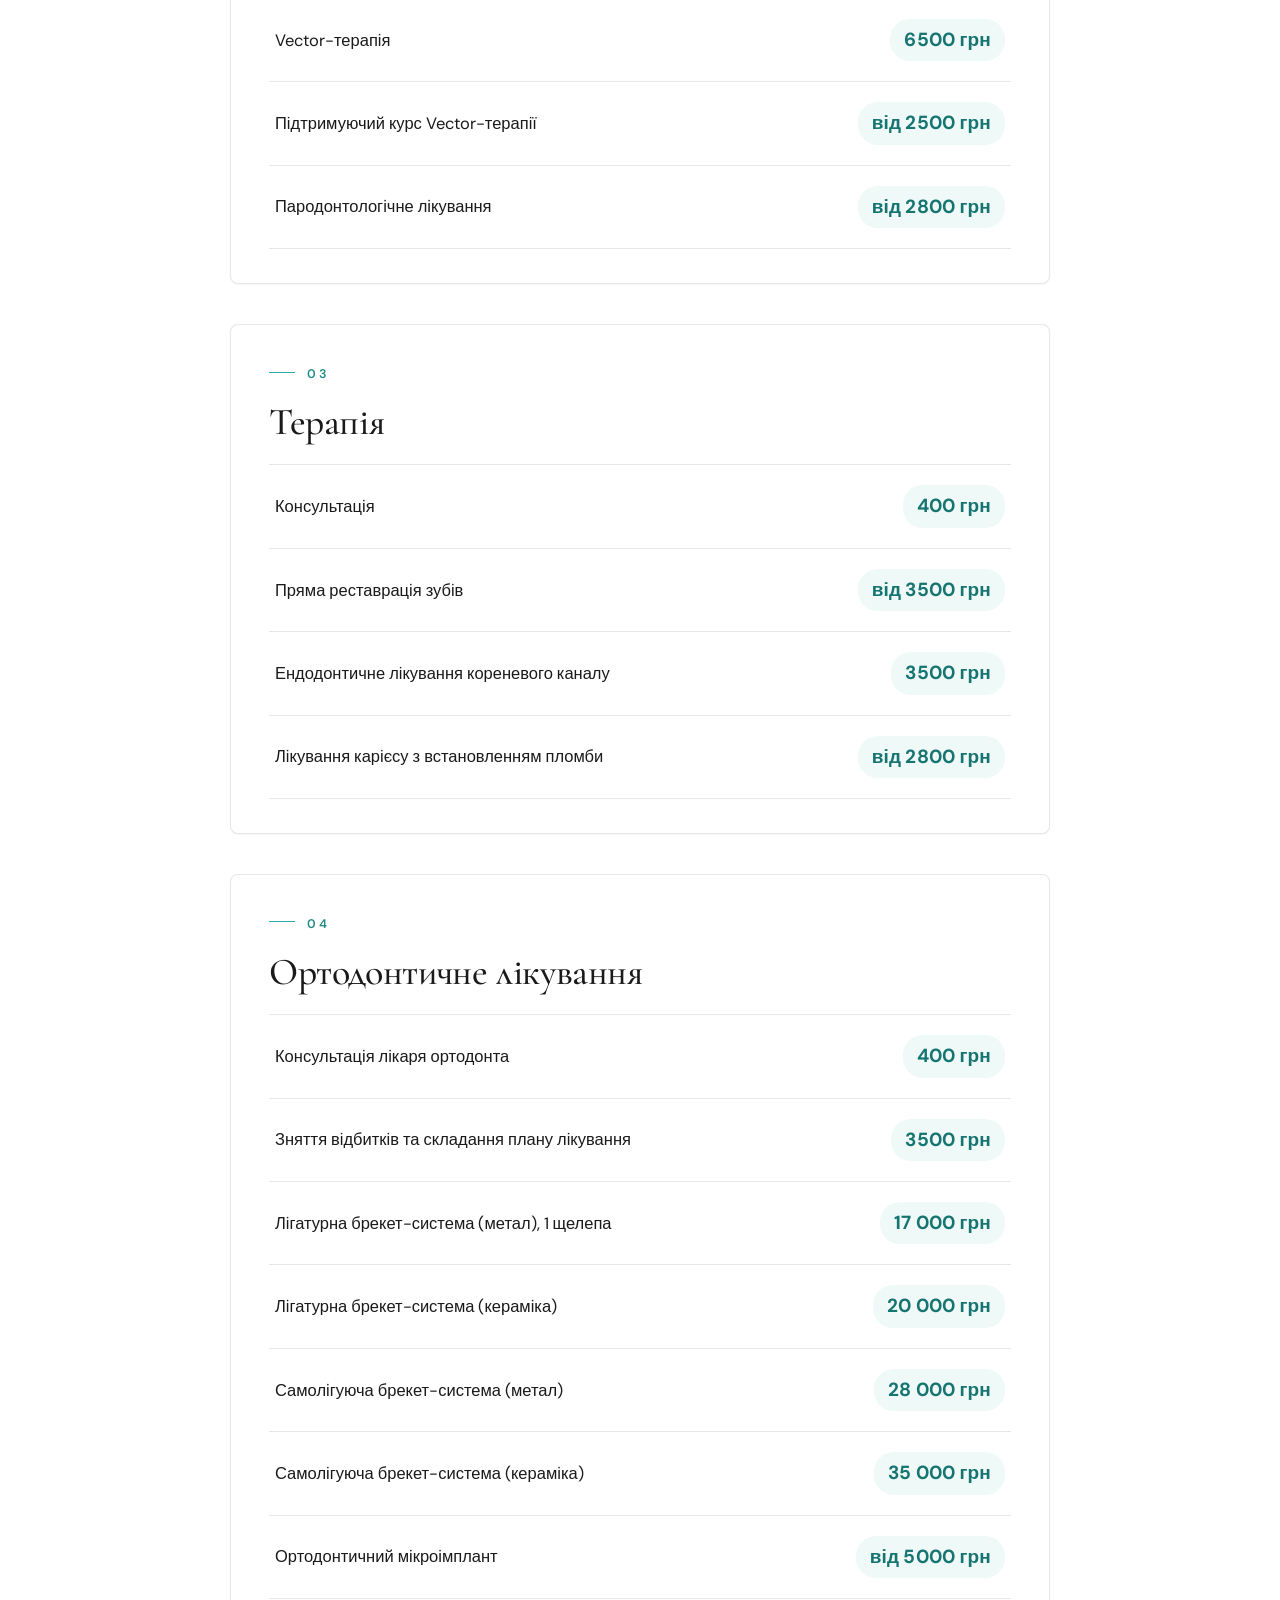
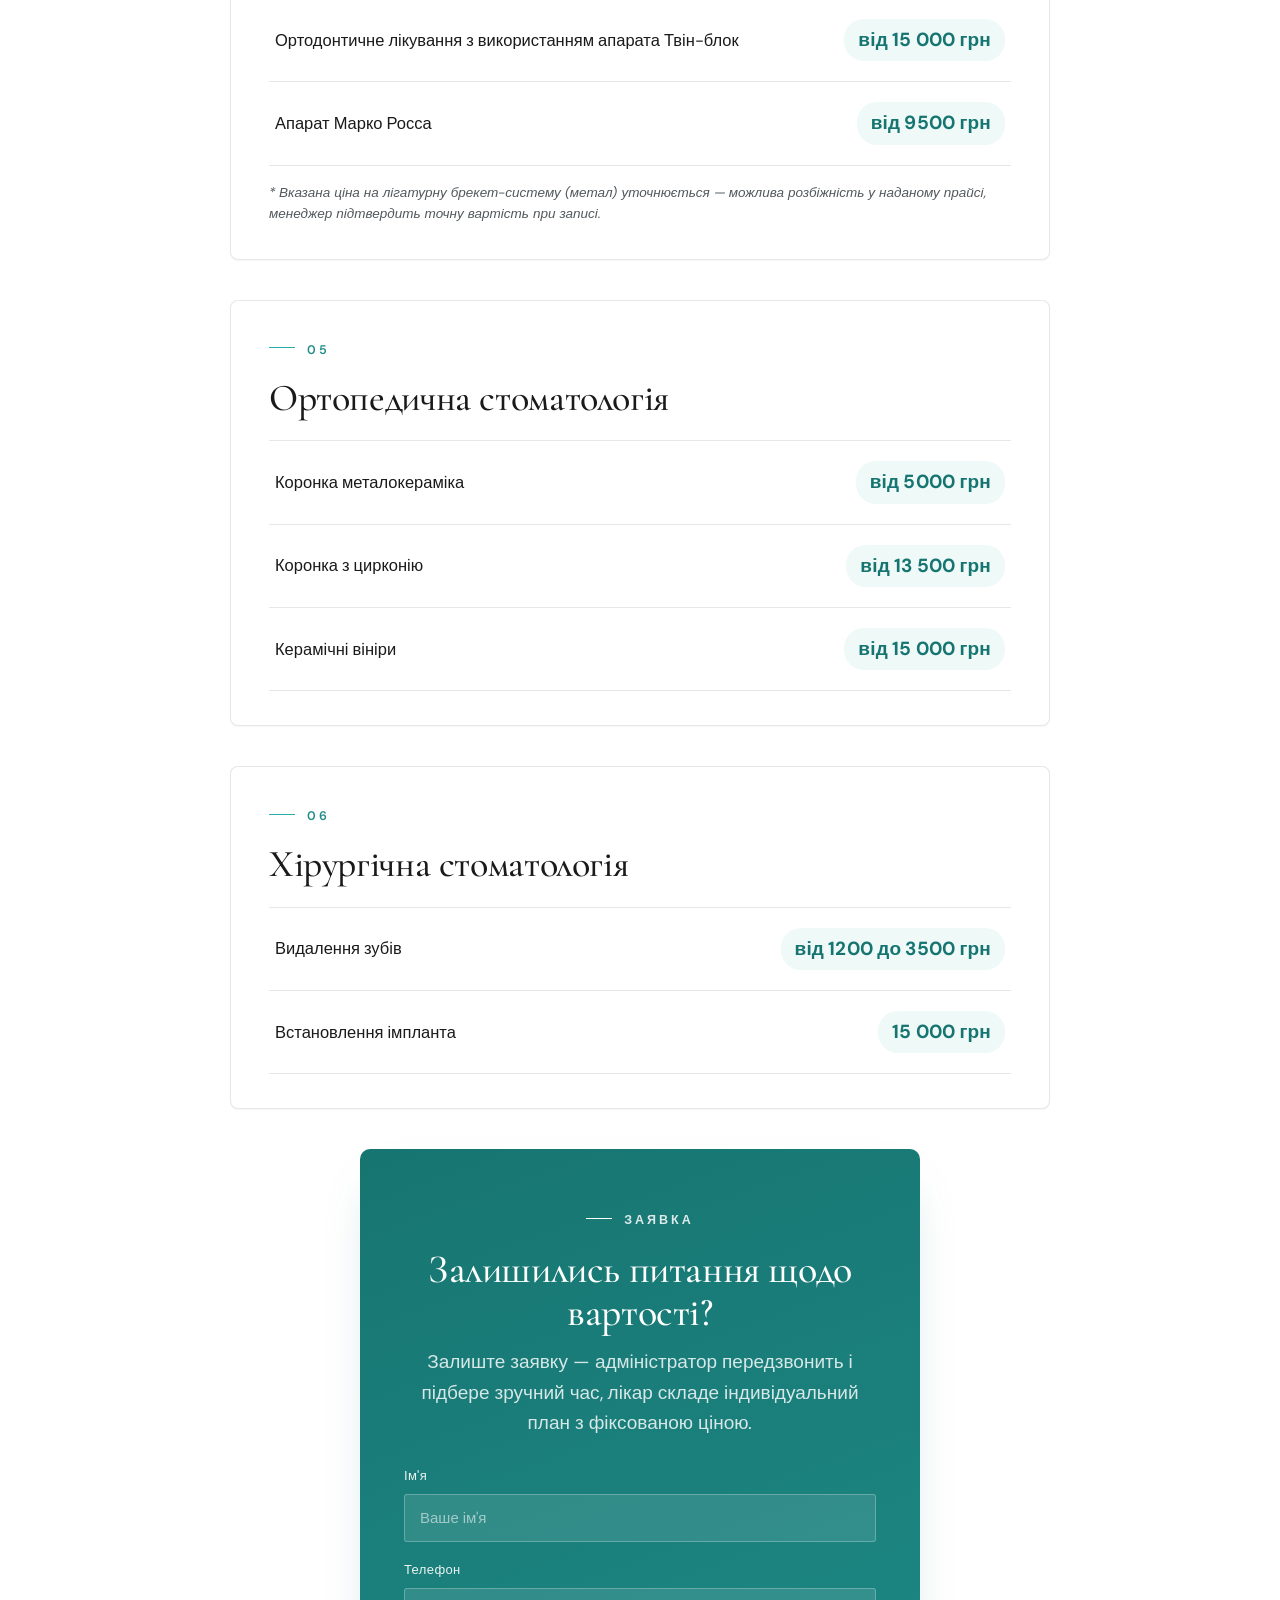
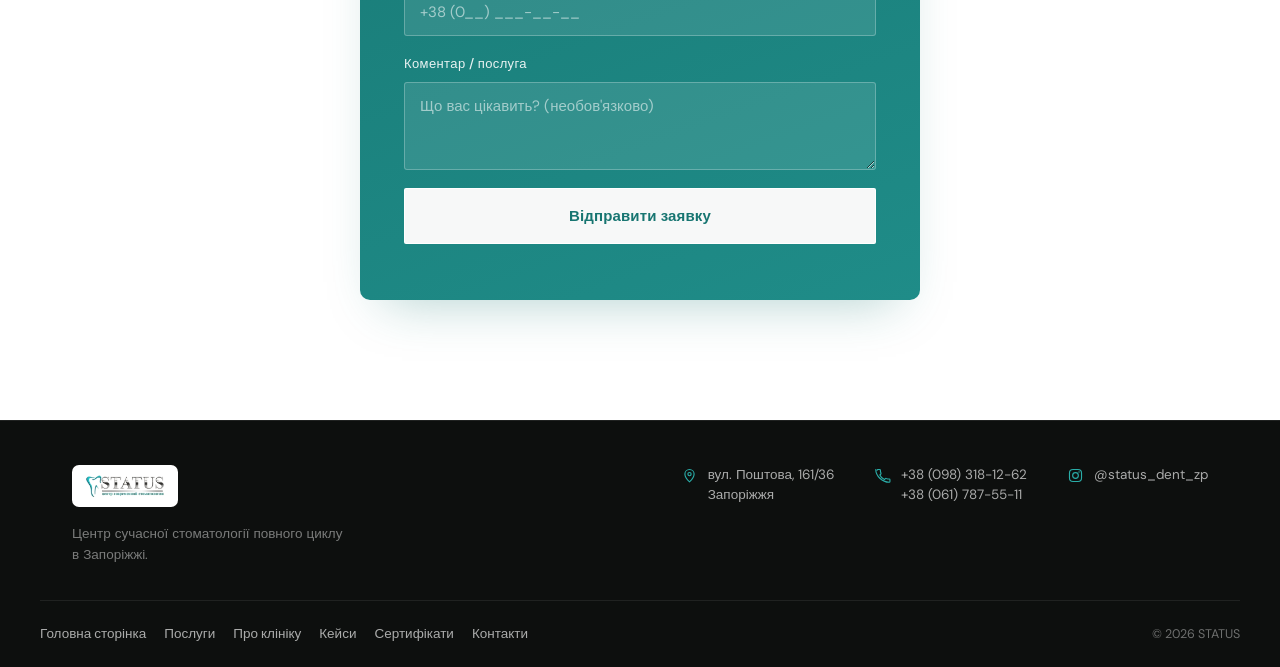
==== commit 73f72d68: "Rename Прайс to Запис in nav/footer, restore footer contact info, redesign contact section backgroun" ====
--- a/price.html
+++ b/price.html
@@ -27,7 +27,7 @@
       <a href="index.html#about">Про клініку</a>
       <a href="index.html#cases">Кейси</a>
       <a href="index.html#certificates">Сертифікати</a>
-      <a href="price.html" aria-current="page">Прайс</a>
+      <a href="price.html" aria-current="page">Запис</a>
       <a href="index.html#contact-info">Контакти</a>
     </nav>
     <a href="index.html#contact" class="btn btn-fill nav-cta">Записатися</a>
@@ -41,7 +41,7 @@
     <a href="index.html#about">Про клініку</a>
     <a href="index.html#cases">Кейси</a>
     <a href="index.html#certificates">Сертифікати</a>
-    <a href="price.html">Прайс</a>
+    <a href="price.html">Запис</a>
     <a href="index.html#contact-info">Контакти</a>
     <a href="index.html#contact" class="btn btn-fill">Записатися на прийом</a>
   </div>
@@ -195,10 +195,29 @@
 
 <!-- ================= FOOTER ================= -->
 <footer class="footer">
+  <div class="wrap footer-top">
+    <div class="footer-brand-col">
+      <a href="index.html#top" class="brand brand-foot" aria-label="STATUS">
+        <span class="brand-logo-chip"><img src="status-logo.png" alt="STATUS — центр сучасної стоматології"></span>
+      </a>
+      <p class="footer-tagline">Центр сучасної стоматології повного циклу в Запоріжжі.</p>
+    </div>
+    <div class="footer-contact">
+      <div class="footer-contact-item">
+        <svg viewBox="0 0 24 24" aria-hidden="true" fill="none" stroke="currentColor" stroke-width="1.6" stroke-linecap="round" stroke-linejoin="round"><path d="M12 21s-6.5-5.7-6.5-11A6.5 6.5 0 0 1 12 3.5 6.5 6.5 0 0 1 18.5 10c0 5.3-6.5 11-6.5 11z"/><circle cx="12" cy="10" r="2.3"/></svg>
+        <span>вул. Поштова, 161/36<br>Запоріжжя</span>
+      </div>
+      <div class="footer-contact-item">
+        <svg viewBox="0 0 24 24" aria-hidden="true" fill="none" stroke="currentColor" stroke-width="1.6" stroke-linecap="round" stroke-linejoin="round"><path d="M4.5 4.5c0-.6.5-1 1-1H8c.5 0 1 .4 1 1 0 1.5.3 2.9.9 4.2.2.4.1.9-.2 1.2L8.3 11.3c1.2 2.7 3.7 5.2 6.4 6.4l1.4-1.4c.3-.3.8-.4 1.2-.2 1.3.6 2.7.9 4.2.9.5 0 1 .5 1 1v2.5c0 .5-.5 1-1 1C11.5 21.5 2.5 12.5 2.5 3.5c0 0 0 0 0 0"/></svg>
+        <span><a href="tel:+380983181262">+38 (098) 318-12-62</a><br><a href="tel:+380617875511">+38 (061) 787-55-11</a></span>
+      </div>
+      <div class="footer-contact-item">
+        <svg viewBox="0 0 24 24" aria-hidden="true" fill="none" stroke="currentColor" stroke-width="1.6" stroke-linecap="round" stroke-linejoin="round"><rect x="3.5" y="3.5" width="17" height="17" rx="5"/><circle cx="12" cy="12" r="4"/><circle cx="17" cy="7" r="1" fill="currentColor" stroke="none"/></svg>
+        <a href="https://instagram.com/status_dent_zp" target="_blank" rel="noopener">@status_dent_zp</a>
+      </div>
+    </div>
+  </div>
   <div class="wrap footer-mini">
-    <a href="index.html#top" class="brand brand-foot" aria-label="STATUS">
-      <span class="brand-logo-chip"><img src="status-logo.png" alt="STATUS — центр сучасної стоматології"></span>
-    </a>
     <nav class="footer-links" aria-label="Footer">
       <a href="index.html">Головна сторінка</a>
       <a href="index.html#services">Послуги</a>
--- a/status.css
+++ b/status.css
@@ -234,8 +234,24 @@
 .rev-meta{font-size:13px;color:var(--teal-dark);letter-spacing:.04em;text-transform:uppercase}
 
 /* ===================== CONTACT ===================== */
-.contact{background:var(--charcoal);color:#fff;position:relative;clip-path:polygon(0 4vw,100% 0,100% 100%,0 100%);margin-top:-2vw;padding-top:calc(120px + 4vw)}
-.contact-info-section{background:#1d2321;color:#fff;border-top:1px solid rgba(255,255,255,.08)}
+.contact{
+  color:#fff;position:relative;clip-path:polygon(0 4vw,100% 0,100% 100%,0 100%);margin-top:-2vw;padding-top:calc(120px + 4vw);
+  background-color:var(--charcoal);
+  background-image:
+    radial-gradient(circle, rgba(42,173,168,.16) 1.5px, transparent 1.5px),
+    radial-gradient(circle at 12% 12%, rgba(42,173,168,.20), transparent 45%),
+    radial-gradient(circle at 88% 96%, rgba(42,173,168,.14), transparent 50%);
+  background-size:28px 28px, auto, auto;
+}
+.contact-info-section{
+  color:#fff;border-top:1px solid rgba(255,255,255,.08);
+  background-color:#1d2321;
+  background-image:
+    radial-gradient(circle, rgba(42,173,168,.14) 1.5px, transparent 1.5px),
+    radial-gradient(circle at 90% 8%, rgba(42,173,168,.16), transparent 45%),
+    radial-gradient(circle at 8% 92%, rgba(42,173,168,.12), transparent 50%);
+  background-size:28px 28px, auto, auto;
+}
 .info-stack{display:flex;flex-direction:column;gap:40px;max-width:720px;margin:0 auto}
 .contact-map{border-radius:8px;overflow:hidden;min-height:280px;background:#fff;padding:5px}
 .contact-map iframe{width:100%;height:100%;min-height:270px;border:0;border-radius:4px;display:block}
@@ -370,8 +386,15 @@
 }
 
 /* ===================== FOOTER ===================== */
-.footer{background:#0d0f0e;color:rgba(255,255,255,.6);padding:26px 0;border-top:1px solid rgba(255,255,255,.08)}
-.footer-mini{display:flex;align-items:center;justify-content:space-between;gap:20px;flex-wrap:wrap}
+.footer{background:#0d0f0e;color:rgba(255,255,255,.6);padding-top:44px;border-top:1px solid rgba(255,255,255,.08)}
+.footer-top{display:flex;justify-content:space-between;gap:40px;flex-wrap:wrap;padding-bottom:34px;border-bottom:1px solid rgba(255,255,255,.08)}
+.footer-brand-col{display:flex;flex-direction:column;gap:16px;max-width:280px}
+.footer-tagline{font-size:13.5px;line-height:1.6;color:rgba(255,255,255,.45)}
+.footer-contact{display:flex;flex-wrap:wrap;gap:26px 40px}
+.footer-contact-item{display:flex;align-items:flex-start;gap:10px;font-size:13.5px;line-height:1.5;color:rgba(255,255,255,.65)}
+.footer-contact-item svg{flex:none;width:17px;height:17px;margin-top:2px;color:var(--teal)}
+.footer-contact-item a:hover{color:var(--teal)}
+.footer-mini{display:flex;align-items:center;justify-content:space-between;gap:20px;flex-wrap:wrap;padding:22px 0}
 .brand-foot .brand-sub{color:var(--silver-dark)}
 .brand-foot .brand-logo-chip{padding:8px 12px}
 .brand-foot .brand-logo-chip img{height:26px}
@@ -381,8 +404,11 @@
 .footer-copy{font-size:12.5px;color:rgba(255,255,255,.4);white-space:nowrap}
 
 @media(max-width:760px){
-  .footer{padding:20px 0}
-  .footer-mini{justify-content:center;text-align:center}
+  .footer{padding-top:32px}
+  .footer-top{flex-direction:column;gap:24px;text-align:center}
+  .footer-brand-col{max-width:none;align-items:center}
+  .footer-contact{justify-content:center;gap:16px 28px}
+  .footer-mini{justify-content:center;text-align:center;padding:18px 0}
   .footer-links{justify-content:center}
 }
 
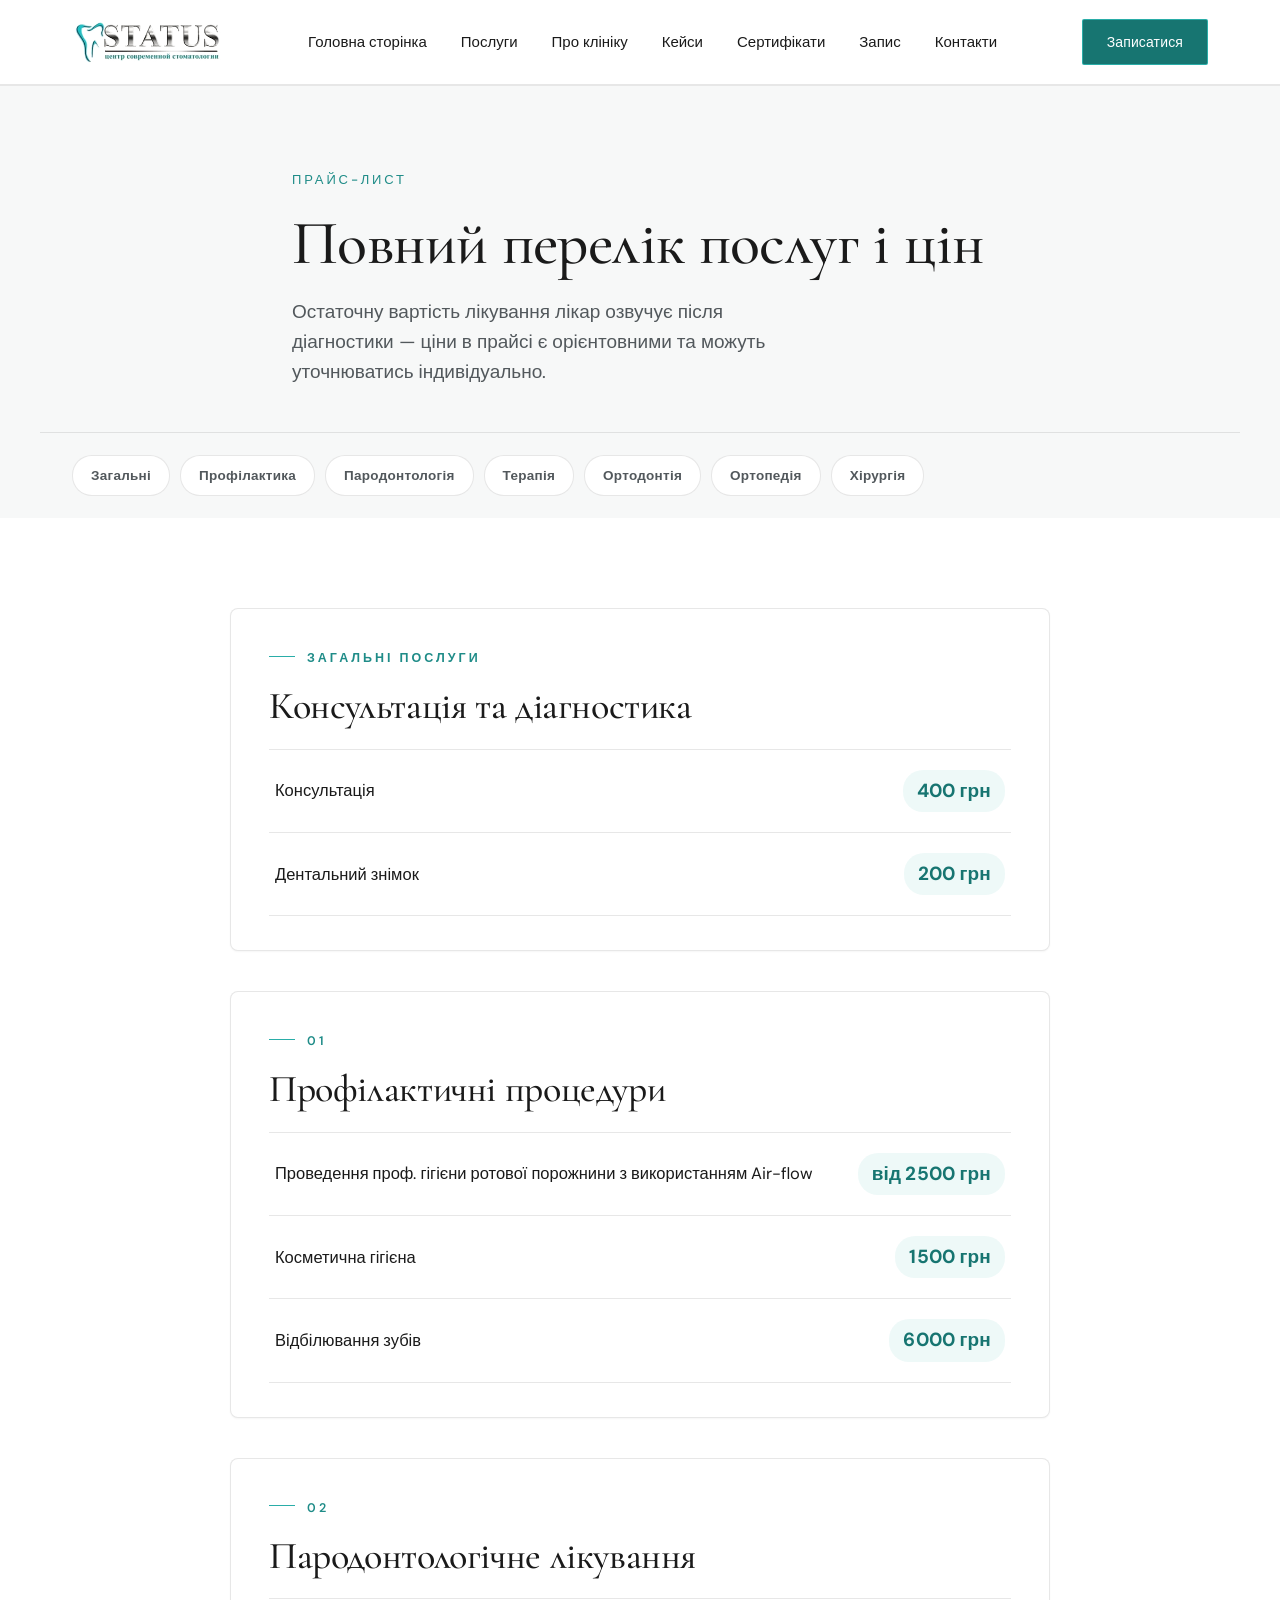
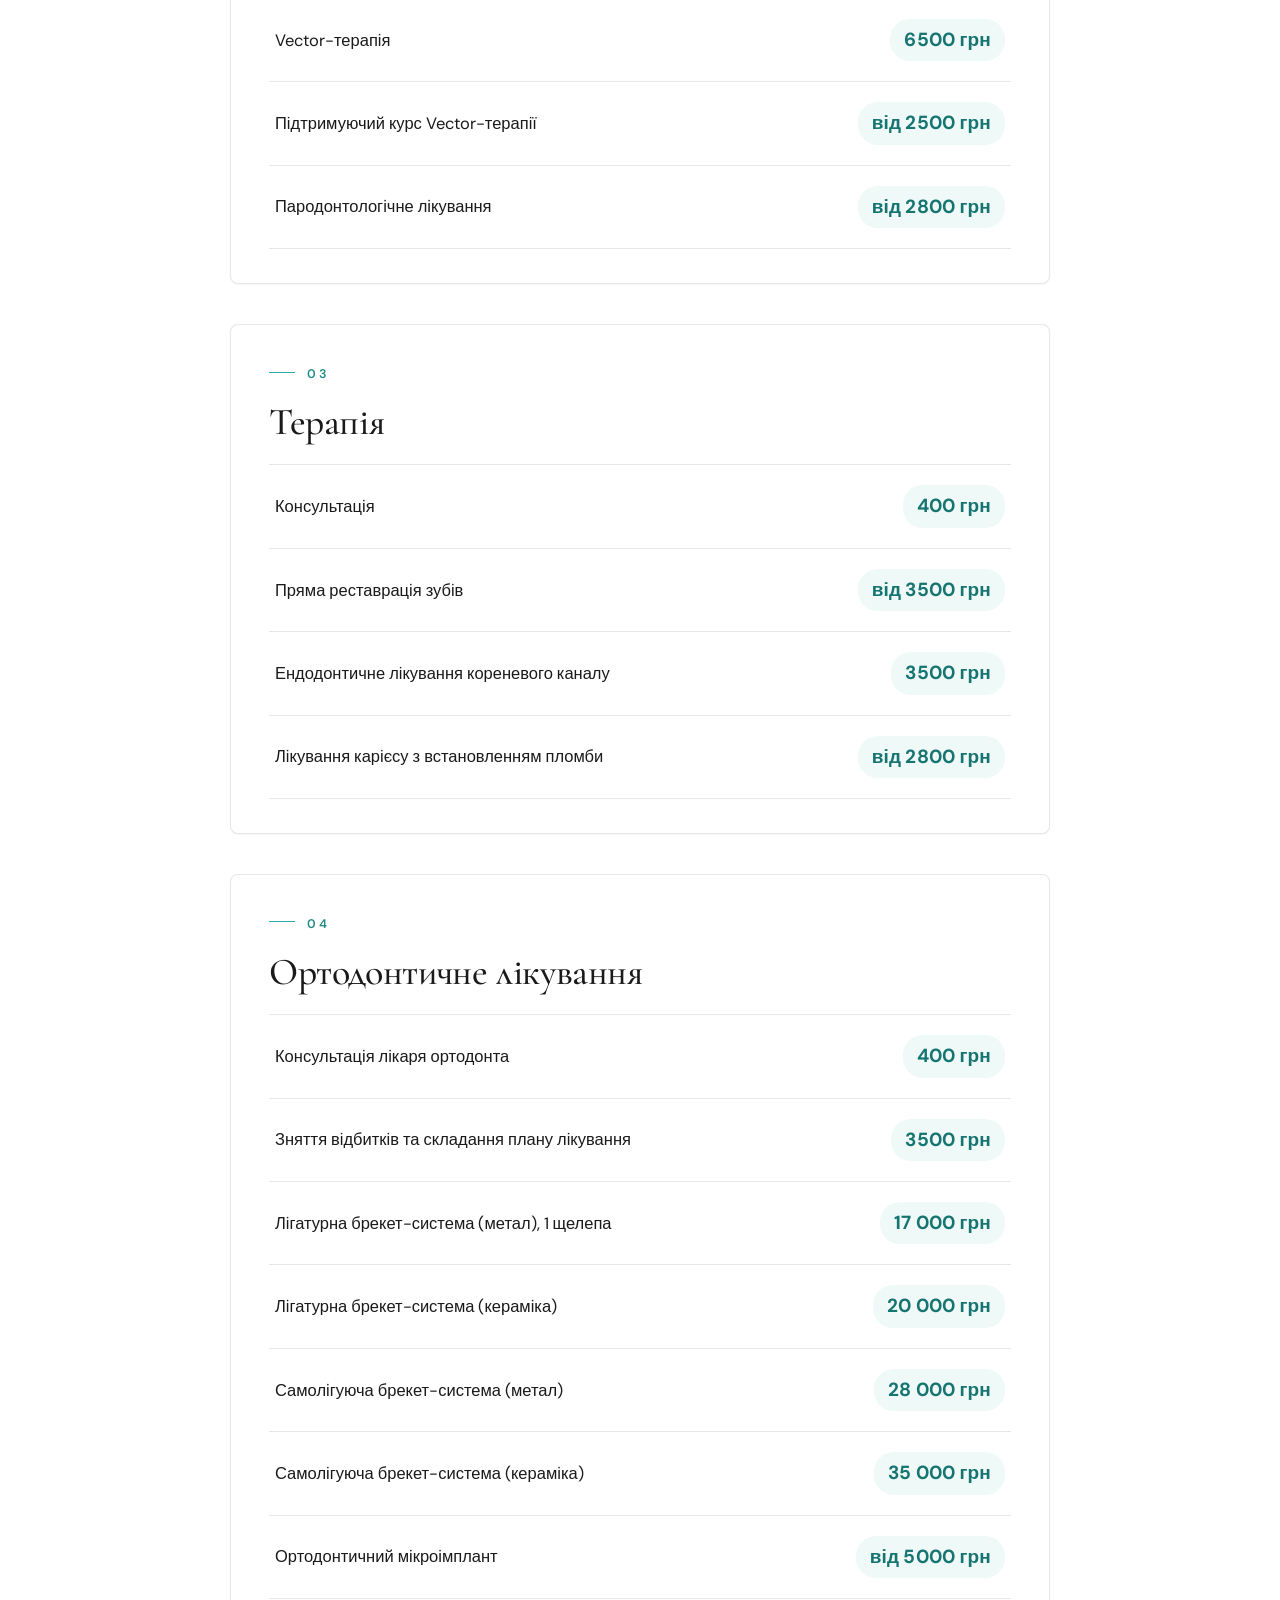
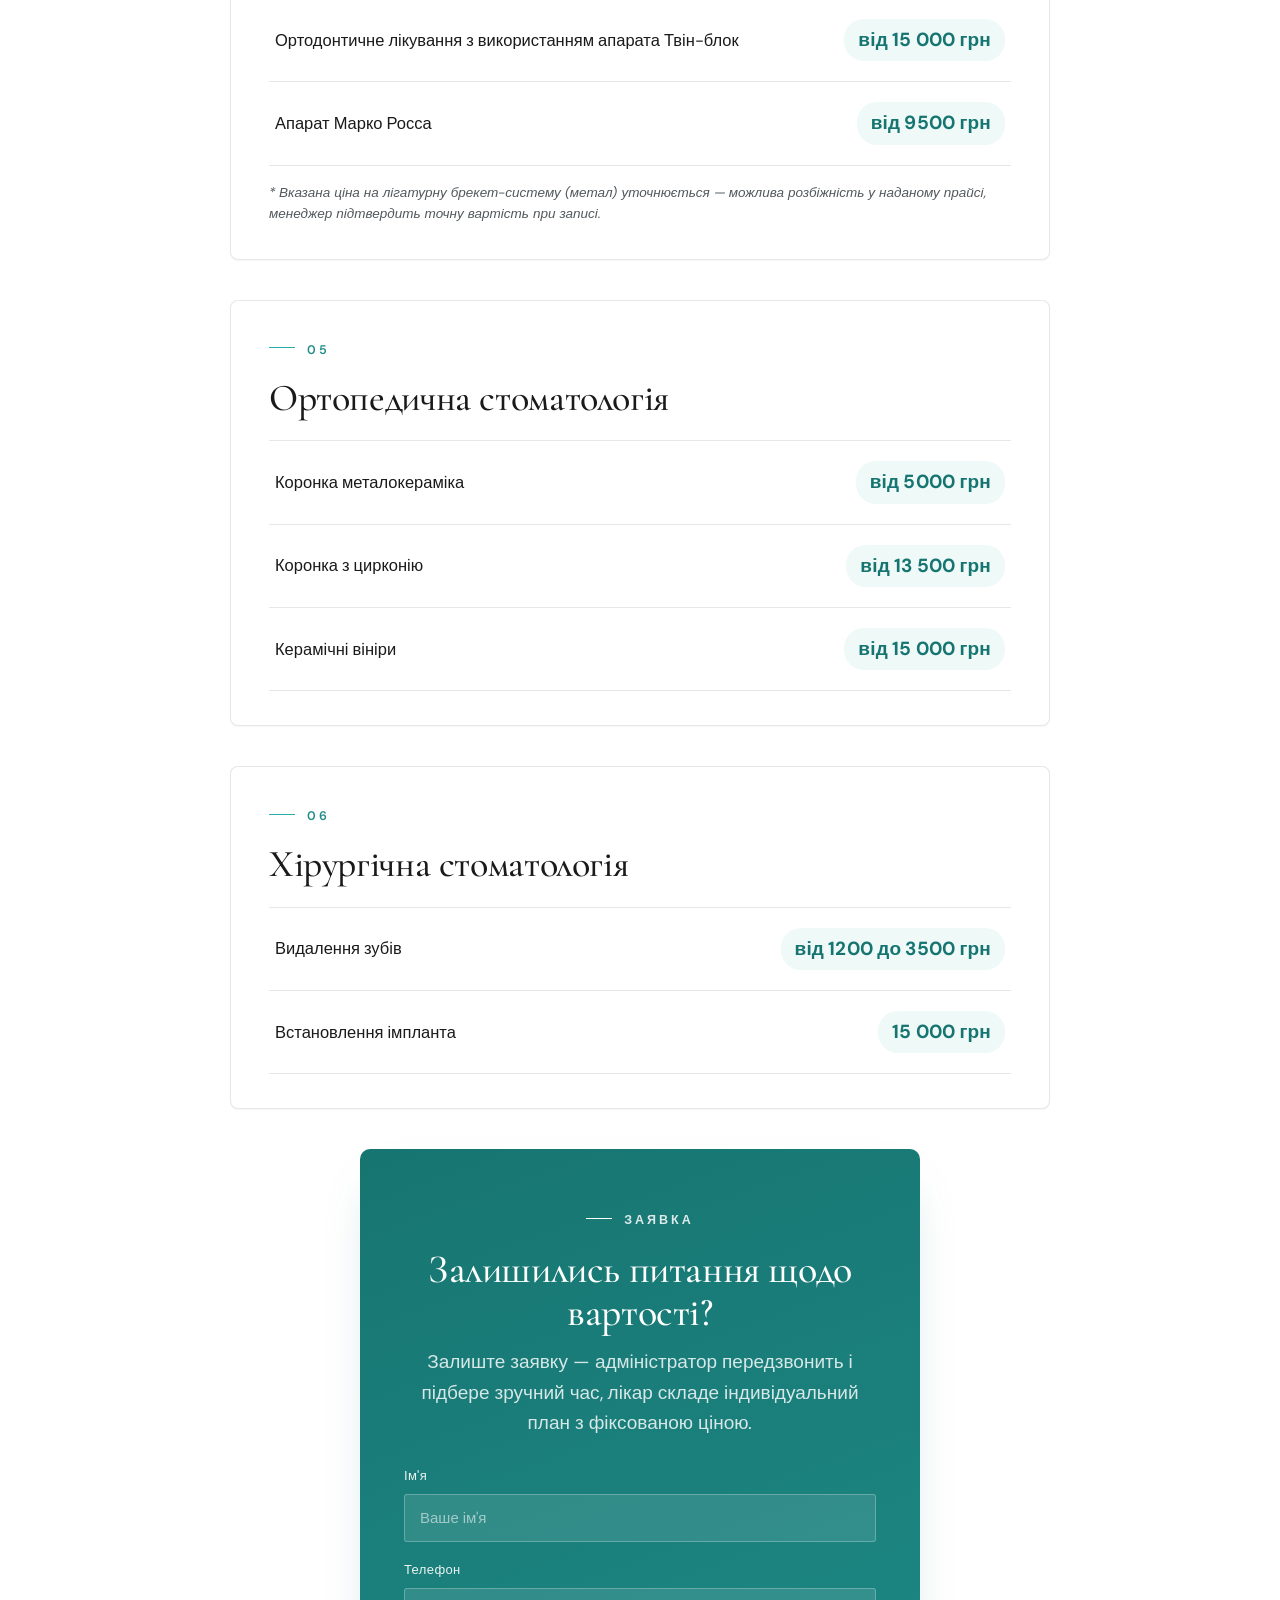
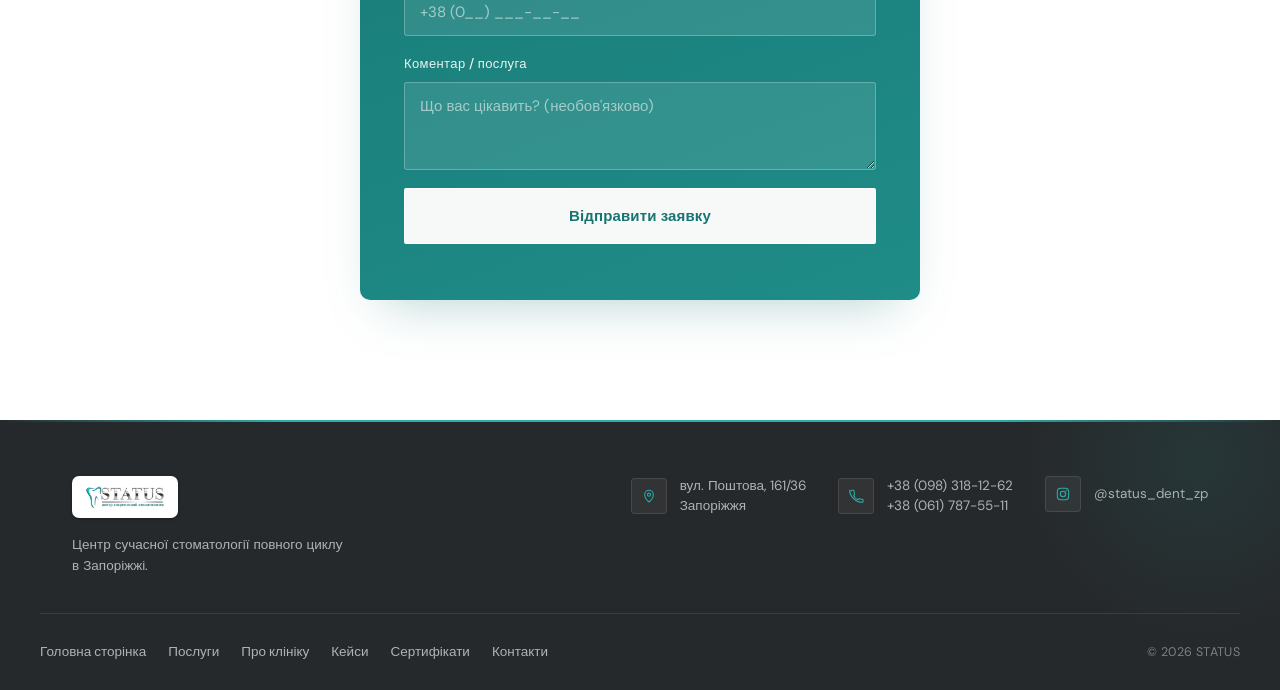
==== commit a9317e76: "Fix case modal overflow — shrink photos to fit the row Each photo had max-width:80vw regardless of h" ====
--- a/price.html
+++ b/price.html
@@ -11,7 +11,7 @@
 <link rel="icon" type="image/png" sizes="32x32" href="favicon-32.png">
 <link rel="icon" type="image/png" sizes="16x16" href="favicon-16.png">
 <link rel="apple-touch-icon" href="apple-touch-icon.png">
-<link rel="stylesheet" href="status.css">
+<link rel="stylesheet" href="status.css?v=7">
 </head>
 <body>
 
@@ -204,16 +204,16 @@
     </div>
     <div class="footer-contact">
       <div class="footer-contact-item">
-        <svg viewBox="0 0 24 24" aria-hidden="true" fill="none" stroke="currentColor" stroke-width="1.6" stroke-linecap="round" stroke-linejoin="round"><path d="M12 21s-6.5-5.7-6.5-11A6.5 6.5 0 0 1 12 3.5 6.5 6.5 0 0 1 18.5 10c0 5.3-6.5 11-6.5 11z"/><circle cx="12" cy="10" r="2.3"/></svg>
+        <span class="footer-ico"><svg viewBox="0 0 24 24" aria-hidden="true" fill="none" stroke="currentColor" stroke-width="1.6" stroke-linecap="round" stroke-linejoin="round"><path d="M12 21s-6.5-5.7-6.5-11A6.5 6.5 0 0 1 12 3.5 6.5 6.5 0 0 1 18.5 10c0 5.3-6.5 11-6.5 11z"/><circle cx="12" cy="10" r="2.3"/></svg></span>
         <span>вул. Поштова, 161/36<br>Запоріжжя</span>
       </div>
       <div class="footer-contact-item">
-        <svg viewBox="0 0 24 24" aria-hidden="true" fill="none" stroke="currentColor" stroke-width="1.6" stroke-linecap="round" stroke-linejoin="round"><path d="M4.5 4.5c0-.6.5-1 1-1H8c.5 0 1 .4 1 1 0 1.5.3 2.9.9 4.2.2.4.1.9-.2 1.2L8.3 11.3c1.2 2.7 3.7 5.2 6.4 6.4l1.4-1.4c.3-.3.8-.4 1.2-.2 1.3.6 2.7.9 4.2.9.5 0 1 .5 1 1v2.5c0 .5-.5 1-1 1C11.5 21.5 2.5 12.5 2.5 3.5c0 0 0 0 0 0"/></svg>
+        <span class="footer-ico"><svg viewBox="0 0 24 24" aria-hidden="true" fill="none" stroke="currentColor" stroke-width="1.6" stroke-linecap="round" stroke-linejoin="round"><path d="M4.5 4.5c0-.6.5-1 1-1H8c.5 0 1 .4 1 1 0 1.5.3 2.9.9 4.2.2.4.1.9-.2 1.2L8.3 11.3c1.2 2.7 3.7 5.2 6.4 6.4l1.4-1.4c.3-.3.8-.4 1.2-.2 1.3.6 2.7.9 4.2.9.5 0 1 .5 1 1v2.5c0 .5-.5 1-1 1C11.5 21.5 2.5 12.5 2.5 3.5c0 0 0 0 0 0"/></svg></span>
         <span><a href="tel:+380983181262">+38 (098) 318-12-62</a><br><a href="tel:+380617875511">+38 (061) 787-55-11</a></span>
       </div>
       <div class="footer-contact-item">
-        <svg viewBox="0 0 24 24" aria-hidden="true" fill="none" stroke="currentColor" stroke-width="1.6" stroke-linecap="round" stroke-linejoin="round"><rect x="3.5" y="3.5" width="17" height="17" rx="5"/><circle cx="12" cy="12" r="4"/><circle cx="17" cy="7" r="1" fill="currentColor" stroke="none"/></svg>
-        <a href="https://instagram.com/status_dent_zp" target="_blank" rel="noopener">@status_dent_zp</a>
+        <span class="footer-ico"><svg viewBox="0 0 24 24" aria-hidden="true" fill="none" stroke="currentColor" stroke-width="1.6" stroke-linecap="round" stroke-linejoin="round"><rect x="3.5" y="3.5" width="17" height="17" rx="5"/><circle cx="12" cy="12" r="4"/><circle cx="17" cy="7" r="1" fill="currentColor" stroke="none"/></svg></span>
+        <span><a href="https://instagram.com/status_dent_zp" target="_blank" rel="noopener">@status_dent_zp</a></span>
       </div>
     </div>
   </div>
@@ -230,6 +230,6 @@
   </div>
 </footer>
 
-<script src="status.js"></script>
+<script src="status.js?v=7"></script>
 </body>
 </html>
--- a/status.css
+++ b/status.css
@@ -16,6 +16,10 @@
   --shadow-lift:0 24px 50px -24px rgba(23,117,113,.35);
   --ease:cubic-bezier(.4,.0,.2,1);
   --wrap:1200px;
+  --footer-bg:#26292b;
+  --footer-line:rgba(255,255,255,.09);
+  --footer-text:rgba(255,255,255,.64);
+  --footer-text-soft:rgba(255,255,255,.4);
 }
 
 *{box-sizing:border-box;margin:0;padding:0}
@@ -207,18 +211,17 @@
 .tick::after{content:"";position:absolute;left:7px;top:5px;width:5px;height:9px;border:solid var(--teal);border-width:0 2px 2px 0;transform:rotate(45deg)}
 
 /* ===================== TEAM ===================== */
-.team-grid{display:grid;grid-template-columns:repeat(4,minmax(0,1fr));gap:34px;margin-top:64px}
-.doc{text-align:center}
-.doc-ring{
-  width:200px;height:200px;margin:0 auto 22px;border-radius:50%;padding:7px;
-  background:#fff;border:1.5px solid var(--teal);box-shadow:0 0 0 7px var(--teal-tint);
-  transition:transform .35s var(--ease),box-shadow .35s var(--ease);
-}
-.doc:hover .doc-ring{transform:translateY(-6px);box-shadow:0 0 0 7px rgba(42,173,168,.16),var(--shadow-lift)}
-.doc-avatar{width:100%;height:100%;border-radius:50%;background:linear-gradient(160deg,var(--teal-tint),var(--grey-2));
-  display:grid;place-items:center;font-family:"Cormorant Garamond",serif;font-size:44px;color:var(--teal-deep);font-weight:500}
-.doc h3{font-size:25px;margin-bottom:2px}
-.doc-role{font-size:14px;color:var(--teal-dark);letter-spacing:.04em;text-transform:uppercase;font-weight:500}
+.team-grid{display:grid;grid-template-columns:repeat(3,minmax(0,1fr));gap:28px;margin-top:64px}
+.doc{
+  text-align:left;background:#fff;border:1px solid var(--line);border-radius:8px;overflow:hidden;
+  box-shadow:var(--shadow-card);transition:transform .35s var(--ease),box-shadow .35s var(--ease);
+}
+.doc:hover{transform:translateY(-6px);box-shadow:var(--shadow-lift)}
+.doc-ring{position:relative;width:100%;aspect-ratio:3/4;background:var(--grey-2);overflow:hidden}
+.doc-avatar{width:100%;height:100%;object-fit:cover;object-position:top center;display:block;cursor:zoom-in}
+.doc figcaption{padding:18px 20px 22px}
+.doc h3{font-size:21px;margin-bottom:3px}
+.doc-role{font-size:13px;color:var(--teal-dark);letter-spacing:.04em;text-transform:uppercase;font-weight:500}
 
 /* ===================== REVIEWS ===================== */
 .reviews{position:relative;background:var(--white);overflow:hidden}
@@ -244,12 +247,12 @@
   background-size:28px 28px, auto, auto;
 }
 .contact-info-section{
-  color:#fff;border-top:1px solid rgba(255,255,255,.08);
-  background-color:#1d2321;
+  border-top:1px solid var(--line);
+  background-color:var(--grey);
   background-image:
-    radial-gradient(circle, rgba(42,173,168,.14) 1.5px, transparent 1.5px),
-    radial-gradient(circle at 90% 8%, rgba(42,173,168,.16), transparent 45%),
-    radial-gradient(circle at 8% 92%, rgba(42,173,168,.12), transparent 50%);
+    radial-gradient(circle, rgba(23,117,113,.10) 1.5px, transparent 1.5px),
+    radial-gradient(circle at 90% 8%, rgba(42,173,168,.12), transparent 45%),
+    radial-gradient(circle at 8% 92%, rgba(42,173,168,.10), transparent 50%);
   background-size:28px 28px, auto, auto;
 }
 .info-stack{display:flex;flex-direction:column;gap:40px;max-width:720px;margin:0 auto}
@@ -277,9 +280,9 @@
 
 #contact-info{scroll-margin-top:84px}
 .contact-info{display:grid;grid-template-columns:minmax(0,1fr) minmax(0,1fr);gap:30px 40px;padding-top:8px}
-.info-block h3{font-size:14px;letter-spacing:.16em;text-transform:uppercase;color:var(--teal);font-family:"DM Sans",sans-serif;font-weight:600;margin-bottom:8px}
-.info-block p{font-size:17px;color:rgba(255,255,255,.85);line-height:1.6}
-.info-block a:hover{color:var(--teal)}
+.info-block h3{font-size:14px;letter-spacing:.16em;text-transform:uppercase;color:var(--teal-dark);font-family:"DM Sans",sans-serif;font-weight:600;margin-bottom:8px}
+.info-block p{font-size:17px;color:var(--ink-soft);line-height:1.6}
+.info-block a:hover{color:var(--teal-dark)}
 
 /* ===================== CASES ===================== */
 .cases{
@@ -293,22 +296,42 @@
 }
 .case-ribbon{margin-top:24px;overflow:hidden;width:100vw;margin-left:calc(50% - 50vw);margin-right:calc(50% - 50vw)}
 .case-ribbon:first-of-type{margin-top:56px}
-.case-track{display:flex;width:max-content;animation:case-scroll 34s linear infinite}
+.case-track{display:flex;width:max-content;animation:case-scroll 60s linear infinite}
 .case-ribbon.reverse .case-track{animation-direction:reverse}
-.case-ribbon:hover .case-track,.case-track.paused{animation-play-state:paused}
 @keyframes case-scroll{from{transform:translateX(0)}to{transform:translateX(-50%)}}
-.case-card{position:relative;display:grid;grid-template-columns:1fr 1fr;flex:none;width:380px;aspect-ratio:4/3;border-right:1px solid rgba(26,26,26,.06)}
-.case-half{position:relative;display:flex;align-items:center;justify-content:center;background:var(--grey-2)}
-.case-half.alt{background:var(--teal-tint)}
-.case-half:first-child{border-right:1px solid rgba(26,26,26,.06)}
-.case-icon{width:22%;max-width:68px;color:var(--teal-dark);opacity:.22}
-.case-tag{position:absolute;top:16px;left:16px;font-size:11px;letter-spacing:.18em;text-transform:uppercase;color:var(--ink-soft);background:rgba(255,255,255,.75);padding:6px 13px;border-radius:20px}
-.case-half:last-child .case-tag{left:auto;right:16px}
-.case-chip{position:absolute;left:18px;bottom:16px;font-size:12px;letter-spacing:.1em;text-transform:uppercase;background:rgba(26,26,26,.72);
-  backdrop-filter:blur(6px);color:#fff;padding:9px 18px;border-radius:20px;display:flex;align-items:center;gap:9px;z-index:2}
+.case-card{position:relative;display:flex;flex:none;height:270px;margin-right:16px;background:#0d0d0d;border-radius:8px;overflow:hidden;cursor:zoom-in}
+.case-shot{position:relative;flex:none;width:400px;height:100%;background-size:contain;background-repeat:no-repeat;background-position:center;background-color:#111}
+.case-shot+.case-shot{border-left:1px solid rgba(255,255,255,.14)}
+.case-shot::after{content:"";position:absolute;left:0;right:0;bottom:0;height:46%;background:linear-gradient(0deg,rgba(0,0,0,.62),transparent);pointer-events:none}
+.case-card::before{content:"";position:absolute;top:0;left:0;right:0;height:64px;background:linear-gradient(180deg,rgba(0,0,0,.5),transparent);pointer-events:none;z-index:1}
+.case-tag{position:absolute;left:14px;bottom:14px;font-size:10.5px;letter-spacing:.16em;text-transform:uppercase;color:#fff;background:rgba(0,0,0,.4);backdrop-filter:blur(4px);padding:6px 12px;border-radius:20px;z-index:2}
+.case-chip{position:absolute;top:14px;left:14px;font-size:11.5px;letter-spacing:.08em;text-transform:uppercase;background:rgba(0,0,0,.4);
+  backdrop-filter:blur(6px);color:#fff;padding:8px 16px;border-radius:20px;display:flex;align-items:center;gap:8px;z-index:2}
 .case-chip::before{content:"";width:6px;height:6px;border-radius:50%;background:var(--teal);flex:none}
 @media(max-width:760px){
-  .case-card{width:280px}
+  .case-card{height:190px}
+  .case-shot{width:280px}
+  .case-tag{font-size:9.5px;padding:5px 10px;left:10px;bottom:10px}
+  .case-chip{font-size:10.5px;padding:6px 13px;top:10px;left:10px}
+}
+
+/* ===================== CASE MODAL ===================== */
+.case-modal{position:fixed;inset:0;z-index:200;background:rgba(10,12,11,.92);display:flex;align-items:center;justify-content:center;
+  padding:40px;opacity:0;visibility:hidden;transition:opacity .25s var(--ease),visibility .25s var(--ease)}
+.case-modal.open{opacity:1;visibility:visible}
+.case-modal-gallery{display:grid;grid-auto-flow:column;grid-auto-columns:1fr;align-items:center;justify-items:center;gap:16px;width:100%;max-width:1400px;max-height:100%}
+.case-modal-shot{display:flex;flex-direction:column;align-items:center;gap:10px;min-width:0;width:100%}
+.case-modal-shot img{width:100%;max-width:100%;height:auto;max-height:70vh;object-fit:contain;border-radius:4px;box-shadow:0 30px 80px rgba(0,0,0,.5)}
+.case-modal-shot span{font-size:12px;letter-spacing:.14em;text-transform:uppercase;color:#fff;background:rgba(255,255,255,.1);padding:6px 14px;border-radius:20px;flex:none}
+.case-modal-close{position:absolute;top:22px;right:22px;width:46px;height:46px;border-radius:50%;border:1px solid rgba(255,255,255,.25);
+  background:rgba(255,255,255,.08);color:#fff;display:grid;place-items:center;cursor:pointer;transition:background .25s var(--ease);z-index:2}
+.case-modal-close:hover{background:rgba(255,255,255,.2)}
+.case-modal-close svg{width:20px;height:20px}
+@media(max-width:760px){
+  .case-modal{padding:16px}
+  .case-modal-close{top:12px;right:12px;width:40px;height:40px}
+  .case-modal-gallery{grid-auto-flow:row;grid-auto-columns:unset;overflow-y:auto;max-height:90vh}
+  .case-modal-shot img{max-height:40vh}
 }
 
 /* ===================== CERTIFICATES ===================== */
@@ -386,28 +409,42 @@
 }
 
 /* ===================== FOOTER ===================== */
-.footer{background:#0d0f0e;color:rgba(255,255,255,.6);padding-top:44px;border-top:1px solid rgba(255,255,255,.08)}
-.footer-top{display:flex;justify-content:space-between;gap:40px;flex-wrap:wrap;padding-bottom:34px;border-bottom:1px solid rgba(255,255,255,.08)}
+.footer{position:relative;background:var(--footer-bg);color:var(--footer-text);padding-top:56px;overflow:hidden}
+.footer::before{content:"";position:absolute;top:0;left:0;right:0;height:2px;background:linear-gradient(90deg,transparent,var(--teal) 22%,var(--teal) 78%,transparent)}
+.footer::after{
+  content:"";position:absolute;top:-140px;right:-100px;width:360px;height:360px;border-radius:50%;
+  background:radial-gradient(circle,rgba(42,173,168,.10),transparent 70%);pointer-events:none;
+}
+.footer-top{display:flex;justify-content:space-between;gap:40px;flex-wrap:wrap;padding-bottom:36px;border-bottom:1px solid var(--footer-line)}
 .footer-brand-col{display:flex;flex-direction:column;gap:16px;max-width:280px}
-.footer-tagline{font-size:13.5px;line-height:1.6;color:rgba(255,255,255,.45)}
-.footer-contact{display:flex;flex-wrap:wrap;gap:26px 40px}
-.footer-contact-item{display:flex;align-items:flex-start;gap:10px;font-size:13.5px;line-height:1.5;color:rgba(255,255,255,.65)}
-.footer-contact-item svg{flex:none;width:17px;height:17px;margin-top:2px;color:var(--teal)}
-.footer-contact-item a:hover{color:var(--teal)}
-.footer-mini{display:flex;align-items:center;justify-content:space-between;gap:20px;flex-wrap:wrap;padding:22px 0}
-.brand-foot .brand-sub{color:var(--silver-dark)}
-.brand-foot .brand-logo-chip{padding:8px 12px}
+.footer-tagline{font-size:13.5px;line-height:1.6;color:var(--footer-text)}
+.footer-contact{display:grid;grid-template-columns:repeat(3,auto);align-items:start;gap:24px 32px}
+.footer-contact-item{display:flex;align-items:center;gap:13px;font-size:13.5px;line-height:1.5;color:var(--footer-text)}
+.footer-ico{
+  flex:none;width:36px;height:36px;display:grid;place-items:center;border-radius:4px;
+  background:rgba(255,255,255,.05);border:1px solid rgba(255,255,255,.1);
+  transition:background .3s var(--ease),border-color .3s var(--ease);
+}
+.footer-ico svg{width:16px;height:16px;color:var(--teal);transition:color .3s var(--ease)}
+.footer-contact-item:hover .footer-ico{background:var(--teal);border-color:var(--teal)}
+.footer-contact-item:hover .footer-ico svg{color:#fff}
+.footer-contact-item a:hover{color:#fff}
+.footer-mini{display:flex;align-items:center;justify-content:space-between;gap:20px;flex-wrap:wrap;padding:24px 0}
+.brand-foot .brand-sub{color:var(--footer-text-soft)}
+.brand-foot .brand-logo-chip{padding:8px 12px;border:none;box-shadow:0 1px 3px rgba(0,0,0,.35)}
 .brand-foot .brand-logo-chip img{height:26px}
-.footer-links{display:flex;flex-wrap:wrap;gap:6px 18px}
-.footer-links a{font-size:13.5px;font-weight:500;color:rgba(255,255,255,.65)}
-.footer-links a:hover{color:var(--teal)}
-.footer-copy{font-size:12.5px;color:rgba(255,255,255,.4);white-space:nowrap}
+.footer-links{display:flex;flex-wrap:wrap;gap:6px 22px}
+.footer-links a{position:relative;font-size:13.5px;font-weight:500;color:var(--footer-text);padding:3px 0}
+.footer-links a::after{content:"";position:absolute;left:0;bottom:0;height:1px;width:100%;background:var(--teal);transform:scaleX(0);transform-origin:left;transition:transform .3s var(--ease)}
+.footer-links a:hover{color:#fff}
+.footer-links a:hover::after{transform:scaleX(1)}
+.footer-copy{font-size:12.5px;letter-spacing:.03em;color:var(--footer-text-soft);white-space:nowrap}
 
 @media(max-width:760px){
   .footer{padding-top:32px}
   .footer-top{flex-direction:column;gap:24px;text-align:center}
   .footer-brand-col{max-width:none;align-items:center}
-  .footer-contact{justify-content:center;gap:16px 28px}
+  .footer-contact{grid-template-columns:1fr;justify-items:start;align-self:center;gap:16px 28px}
   .footer-mini{justify-content:center;text-align:center;padding:18px 0}
   .footer-links{justify-content:center}
 }
@@ -438,8 +475,9 @@
 @media(max-width:760px){
   .wrap{padding:0 22px}
   .section{padding:84px 0}
-  .svc-grid,.rev-grid,.case-grid{grid-template-columns:1fr}
+  .svc-grid,.rev-grid,.case-grid,.team-grid{grid-template-columns:1fr}
   .svc-wide,.case-wide{grid-column:span 1}
+  .team-grid{gap:20px}
   .trust-grid{grid-template-columns:1fr 1fr}
   .trust-item{border-right:none;padding:14px 0!important;border-bottom:1px solid var(--line)}
   .trust-item:nth-child(odd){padding-right:14px!important}
